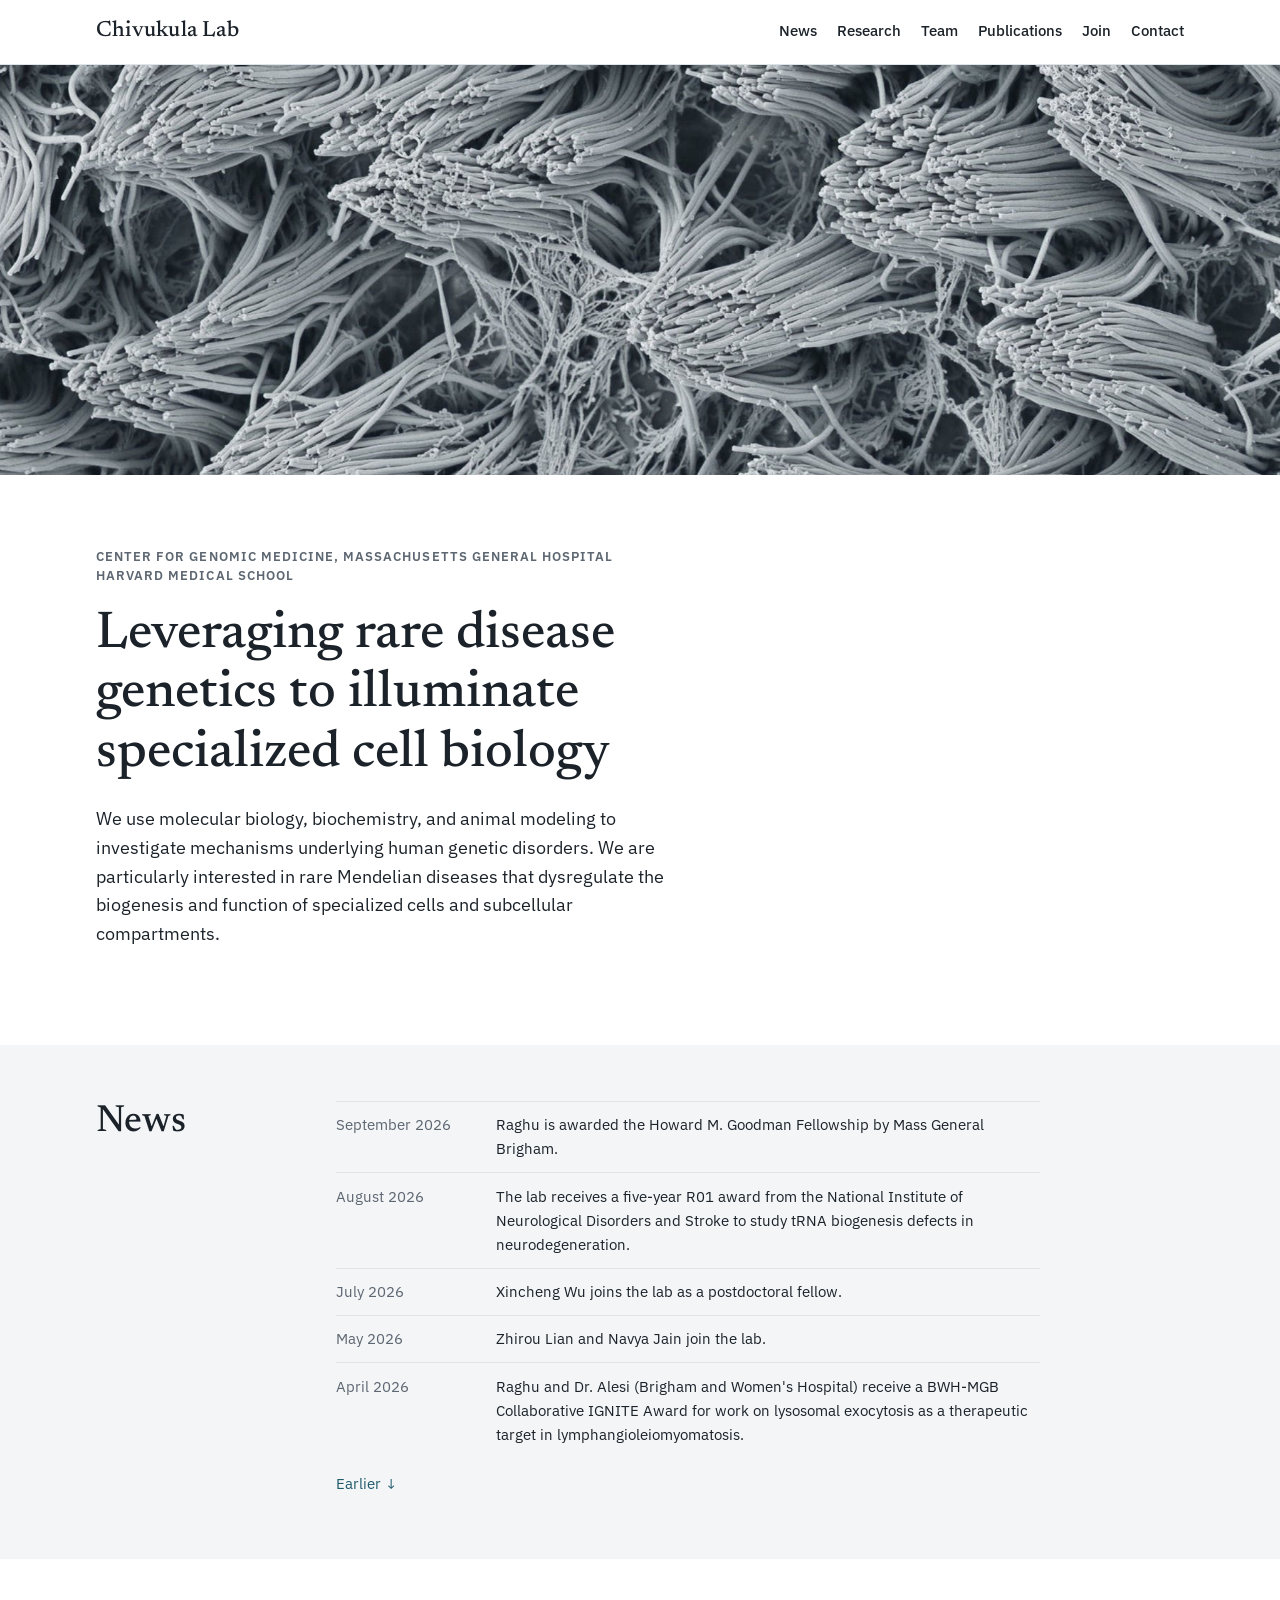
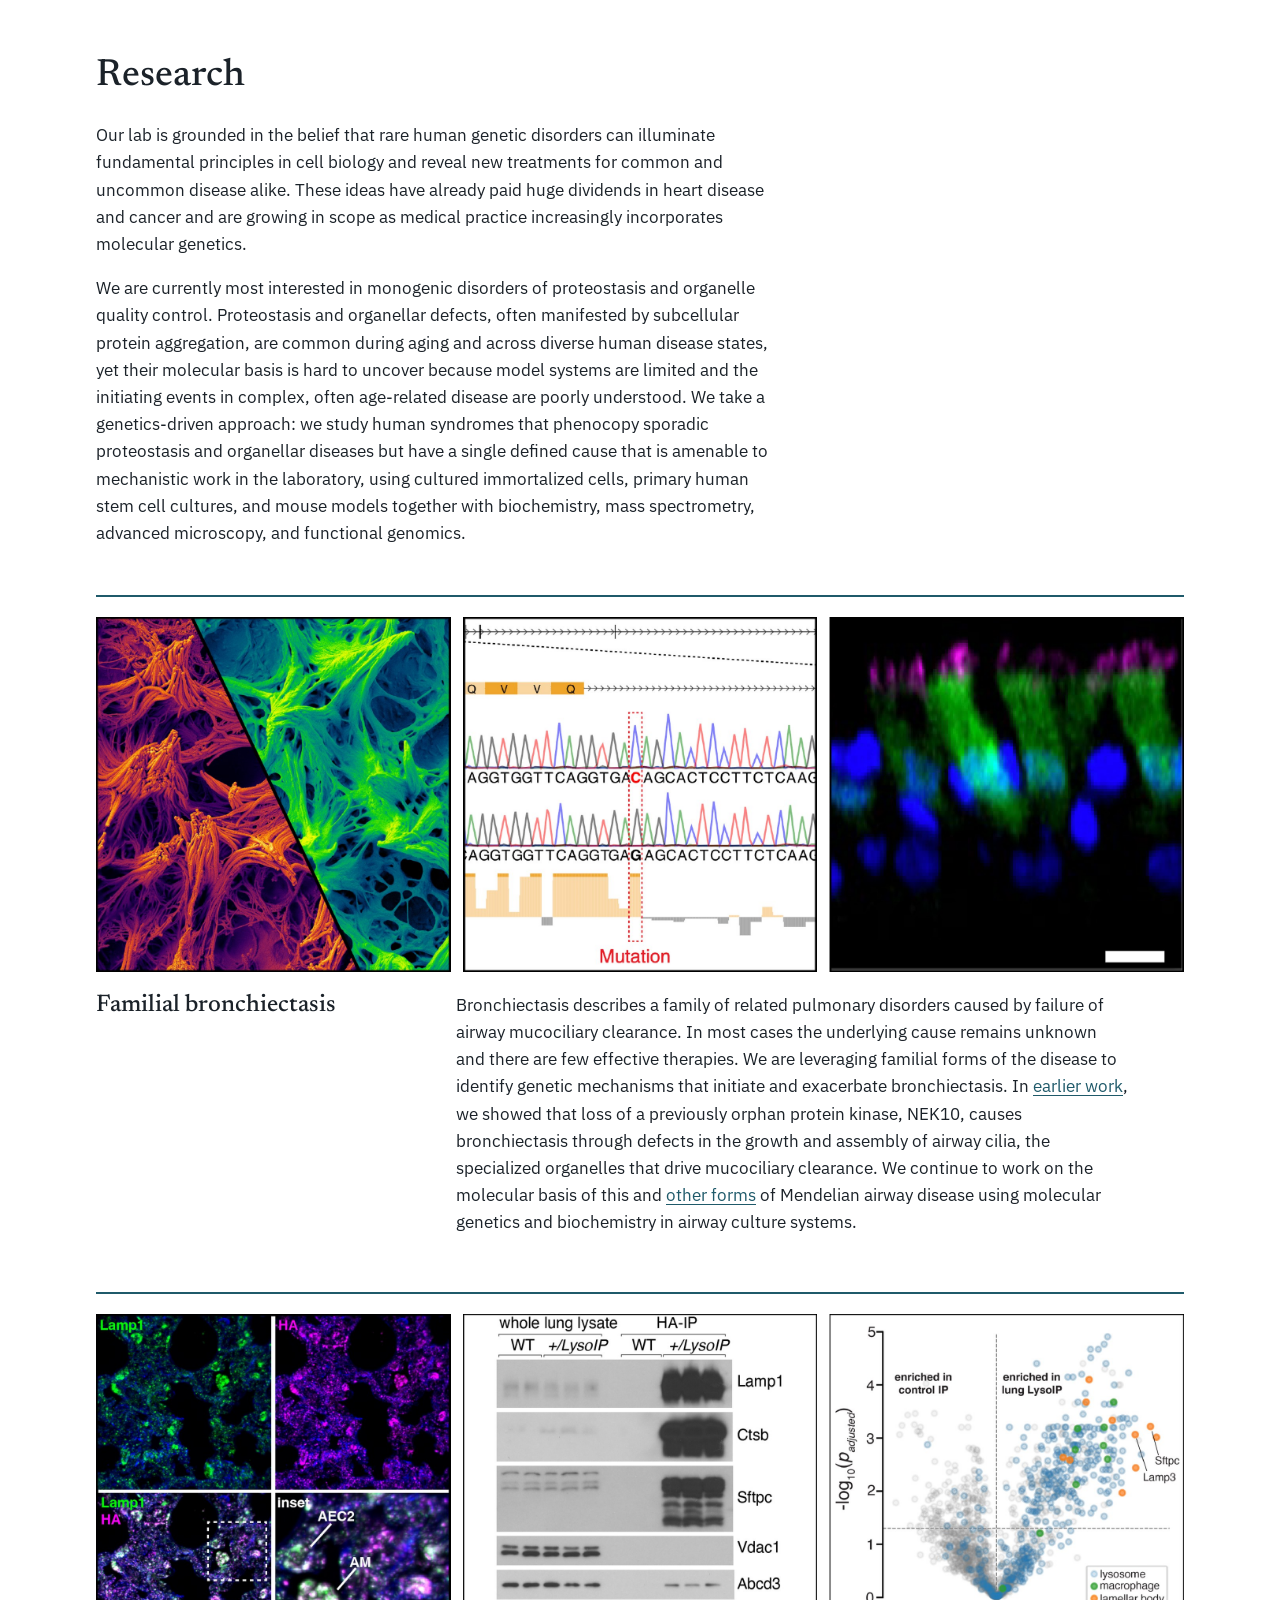
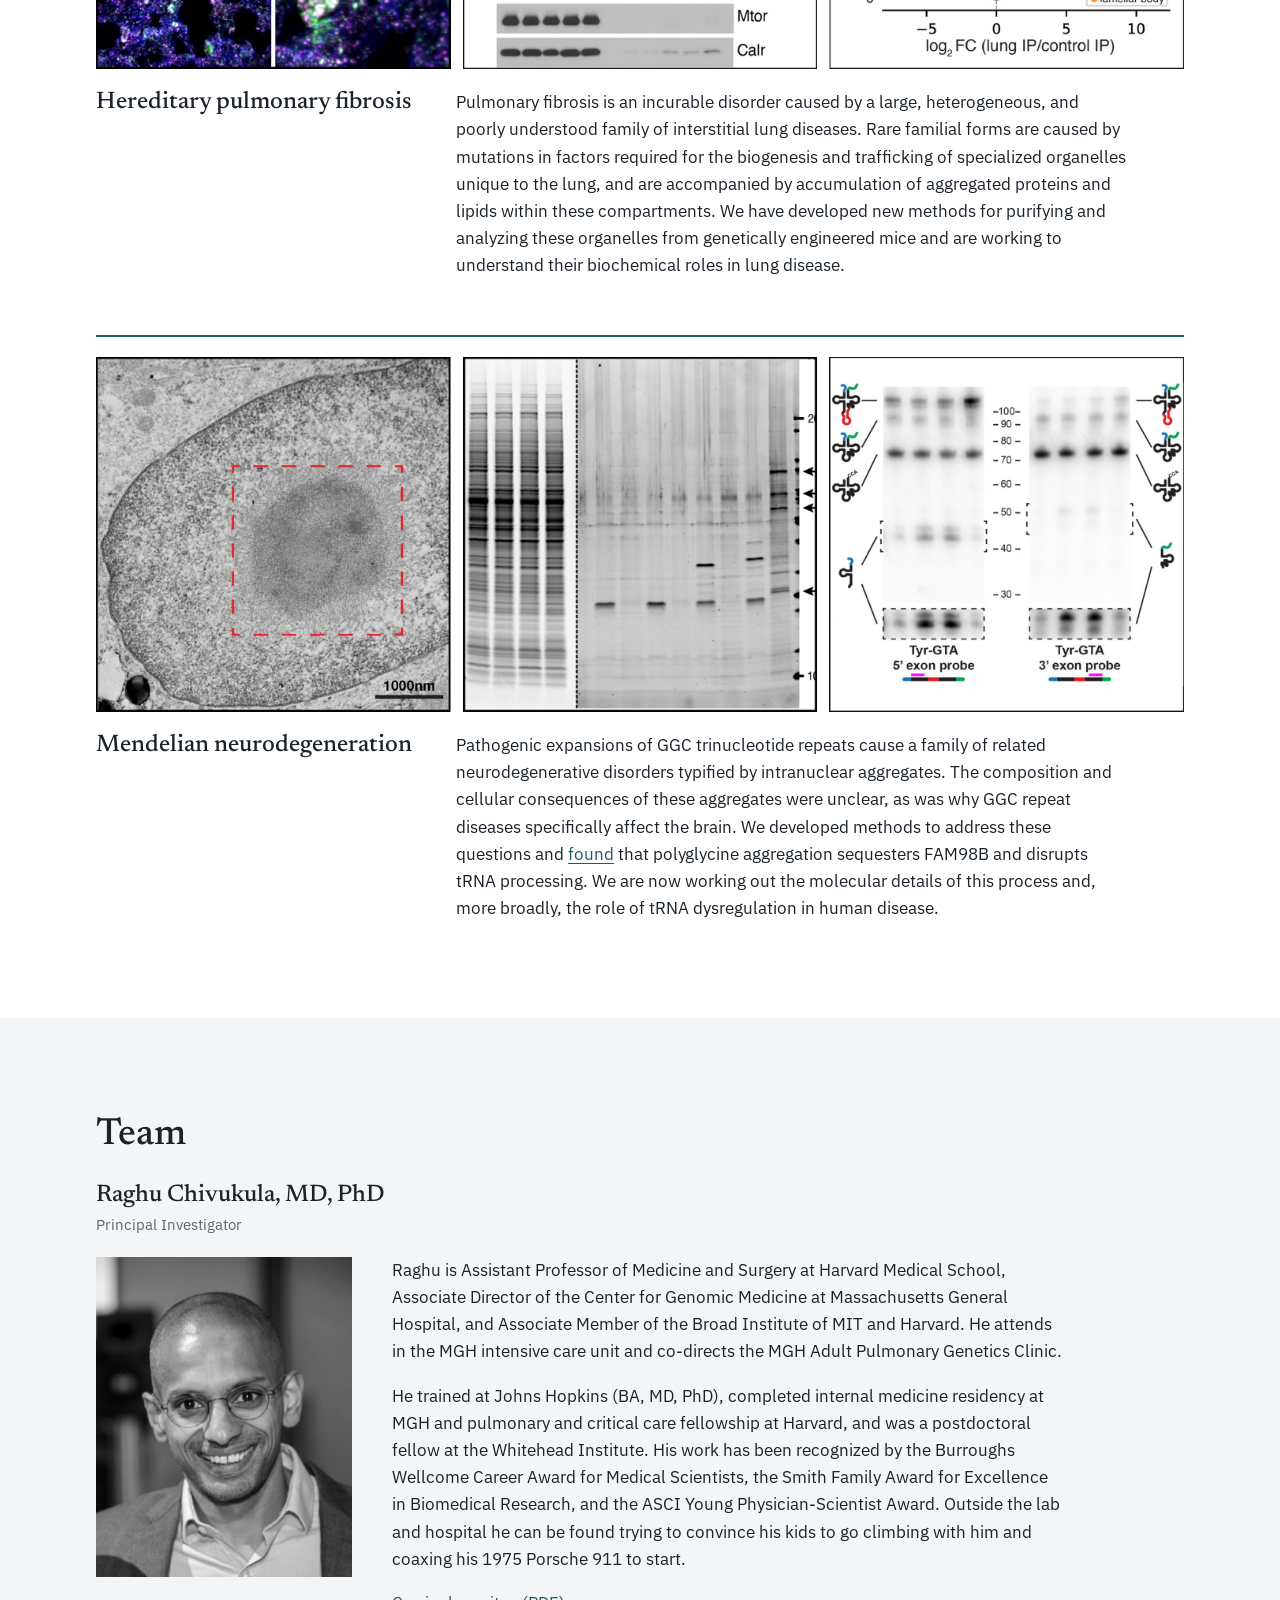
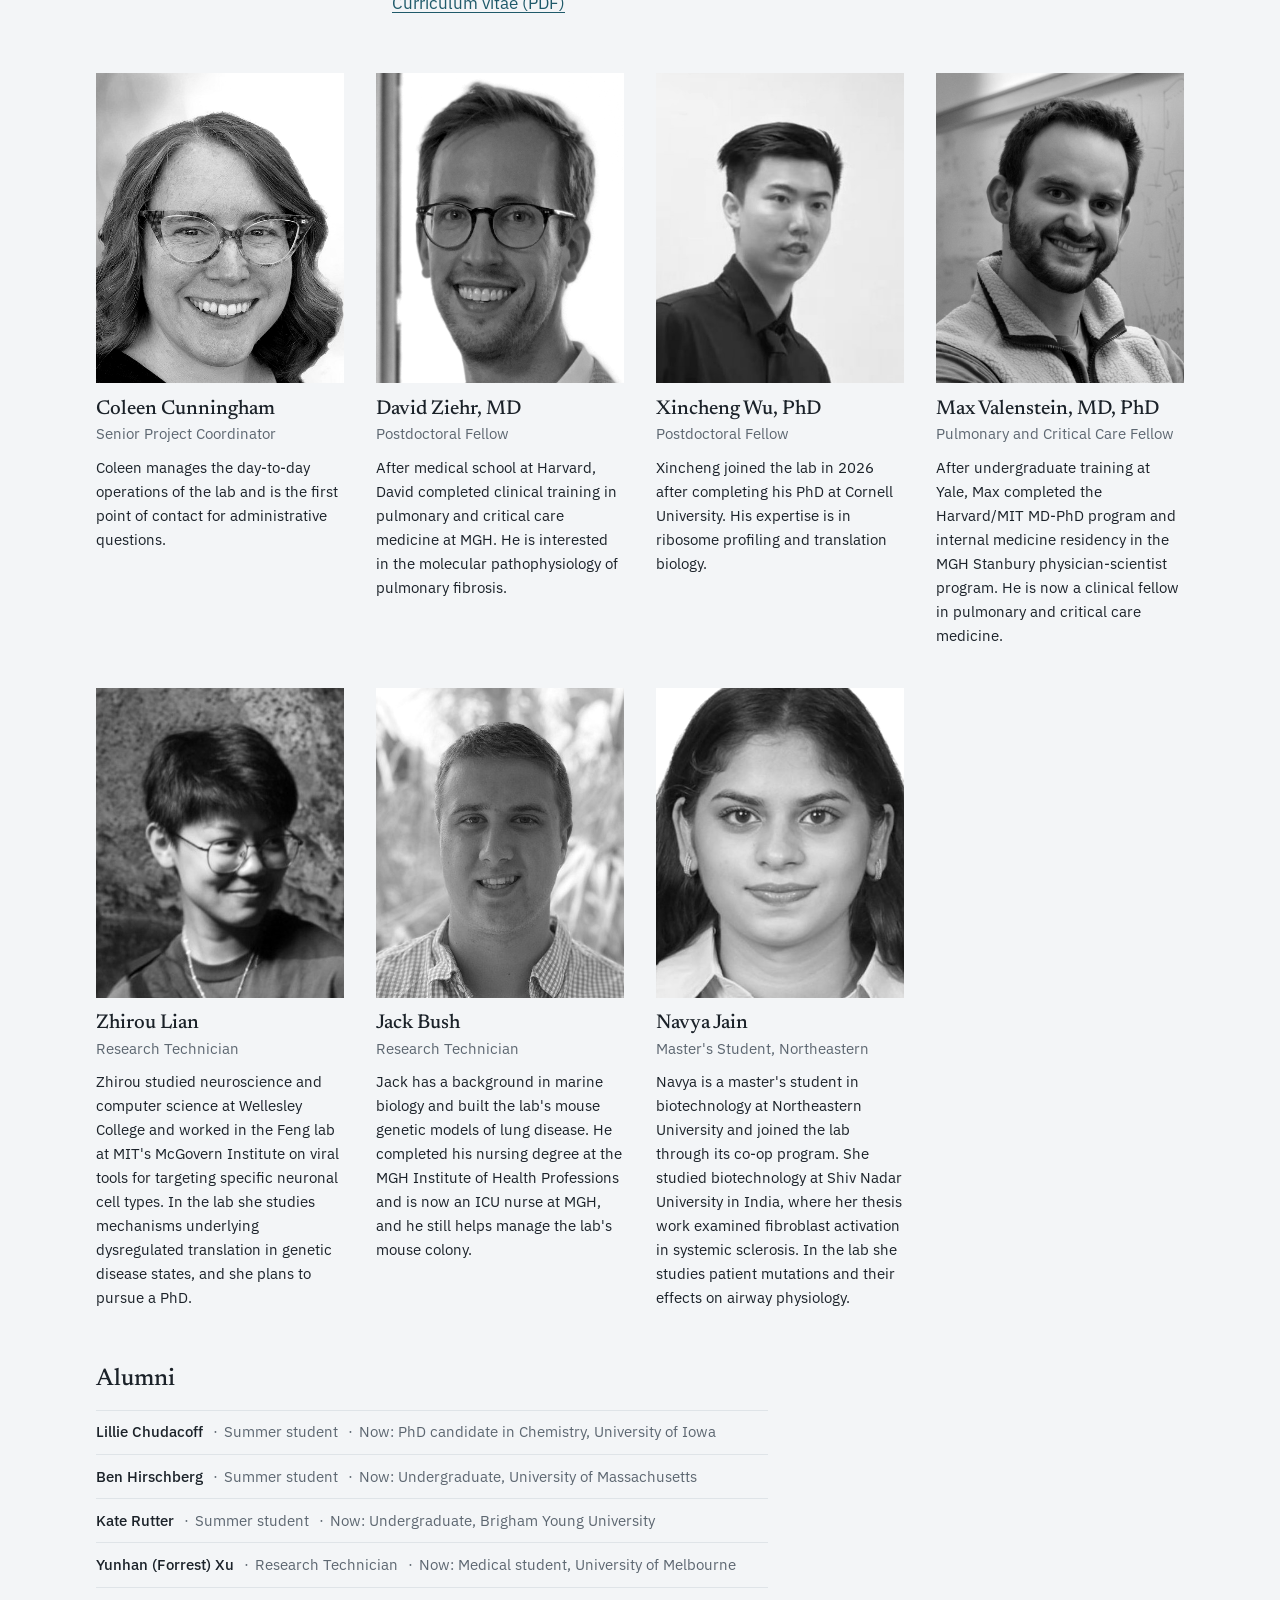
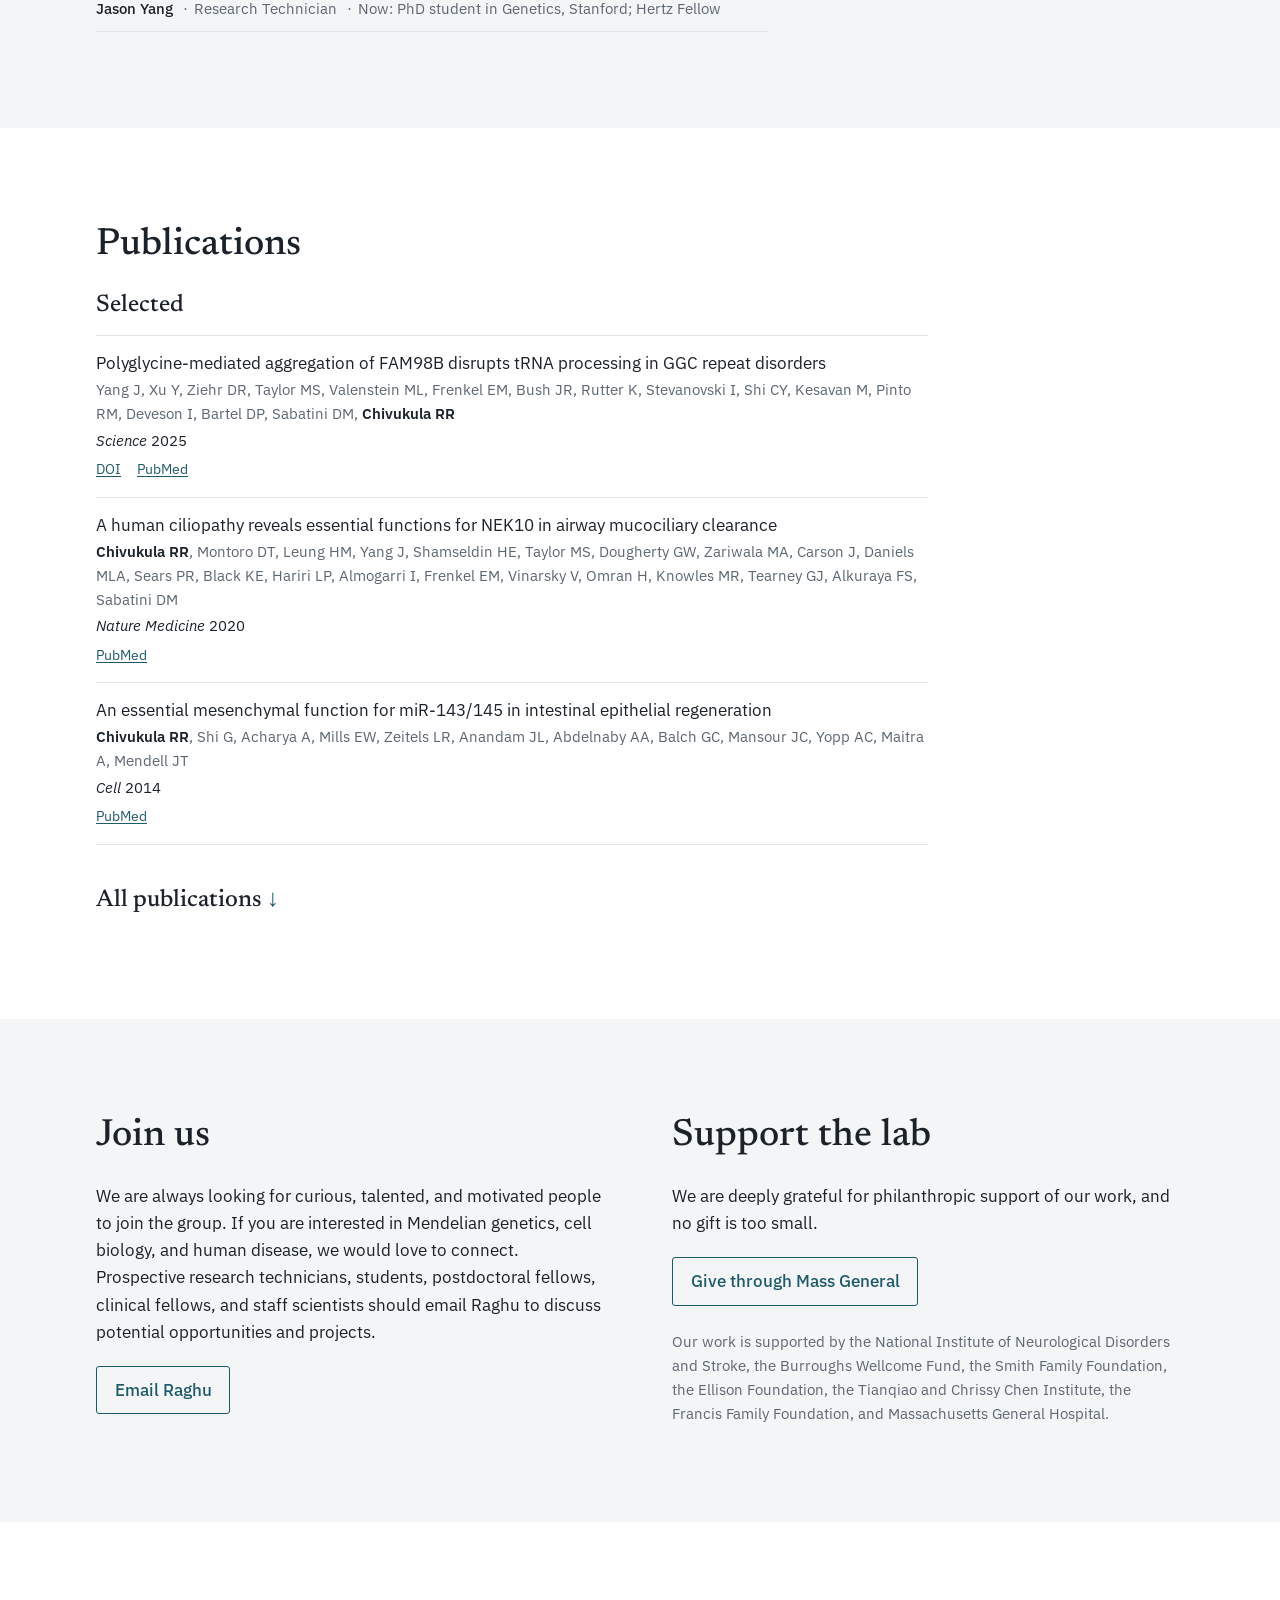
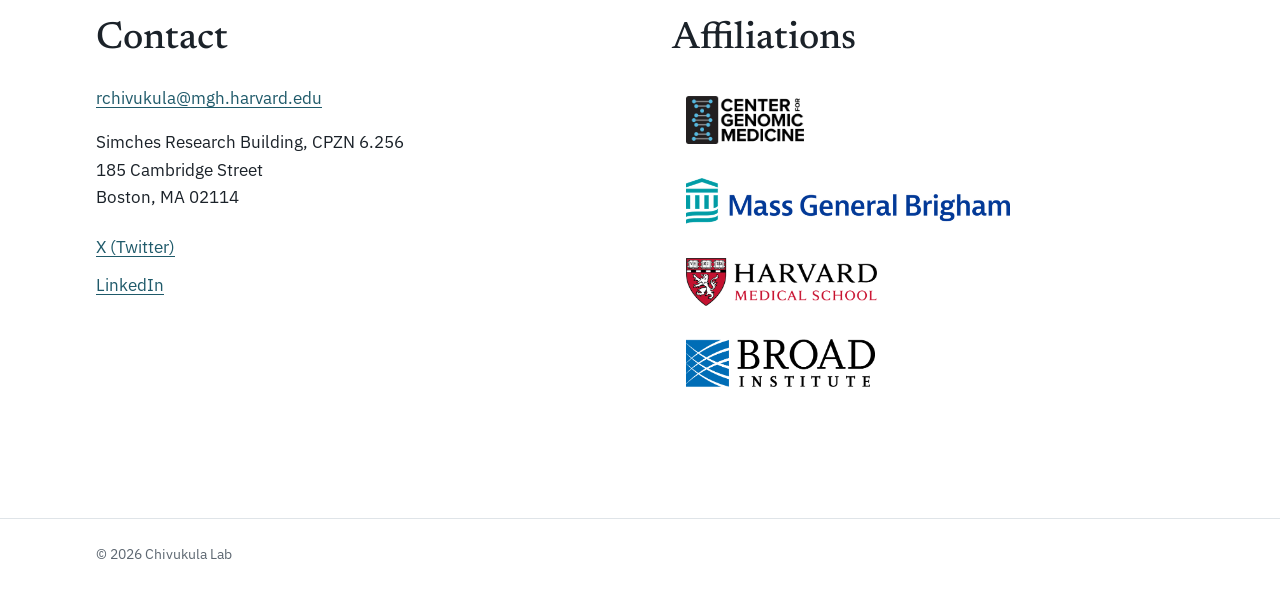
==== docs/index.html @ 6d207441 "Self-host fonts; no external requests Co-Authored-By: Claude Fable 5.1 <noreply@anthropic.com> Claud" ====
<!doctype html>
<html lang="en">
<head>
<meta charset="utf-8">
<meta name="viewport" content="width=device-width, initial-scale=1, viewport-fit=cover">
<title>Chivukula Lab</title>
<meta name="description" content="Chivukula Lab: Leveraging rare disease genetics to illuminate specialized cell biology. Center for Genomic Medicine, Massachusetts General Hospital and Harvard Medical School.">
<meta property="og:type" content="website">
<meta property="og:site_name" content="Chivukula Lab">
<meta property="og:title" content="Chivukula Lab">
<meta property="og:description" content="Leveraging rare disease genetics to illuminate specialized cell biology. Center for Genomic Medicine, Massachusetts General Hospital and Harvard Medical School.">
<meta property="og:url" content="https://www.chivukula-lab.org/">
<meta property="og:image" content="https://www.chivukula-lab.org/images/social.jpg">
<meta property="og:image:width" content="1200">
<meta property="og:image:height" content="630">
<meta name="twitter:card" content="summary_large_image">
<link rel="canonical" href="https://www.chivukula-lab.org/">
<link rel="preload" href="fonts/newsreader-normal.woff2" as="font" type="font/woff2" crossorigin>
<link rel="preload" href="fonts/ibm-plex-sans-400-normal.woff2" as="font" type="font/woff2" crossorigin>
<link rel="icon" href="favicon.ico" sizes="16x16 32x32 48x48">
<link rel="icon" type="image/svg+xml" href="favicon.svg">
<link rel="icon" type="image/png" sizes="32x32" href="favicon-32.png">
<link rel="apple-touch-icon" sizes="180x180" href="apple-touch-icon.png">
<link rel="stylesheet" href="style.css">
</head>
<body>

<header class="topbar">
  <div class="wrap">
    <a class="brand" href="#top">Chivukula Lab</a>
    <nav aria-label="Sections">
      <a href="#news">News</a>
      <a href="#research">Research</a>
      <a href="#team">Team</a>
      <a href="#publications">Publications</a>
      <a href="#join">Join</a>
      <a href="#contact">Contact</a>
    </nav>
  </div>
</header>

<main id="top">

  <section class="hero">
    <figure class="hero-figure"><img src="images/hero.jpg" alt="Scanning electron micrograph of airway cilia" loading="lazy"></figure>
    <div class="wrap hero-text">
      <p class="eyebrow">Center for Genomic Medicine, Massachusetts General Hospital<br>Harvard Medical School</p>
      <h1>Leveraging rare disease genetics to illuminate specialized cell biology</h1>
      <p class="lede">We use molecular biology, biochemistry, and animal modeling to investigate mechanisms underlying human genetic disorders. We are particularly interested in rare Mendelian diseases that dysregulate the biogenesis and function of specialized cells and subcellular compartments.</p>
    </div>
  </section>

  <section id="news" class="band">
    <div class="wrap news-grid">
      <h2>News</h2>
      <div>
        <ul class="news">
<li class="news-item">
  <span class="news-date">September 2026</span>
  <span class="news-text">Raghu is awarded the Howard M. Goodman Fellowship by Mass General Brigham.</span>
</li>
<li class="news-item">
  <span class="news-date">August 2026</span>
  <span class="news-text">The lab receives a five-year R01 award from the National Institute of Neurological Disorders and Stroke to study tRNA biogenesis defects in neurodegeneration.</span>
</li>
<li class="news-item">
  <span class="news-date">July 2026</span>
  <span class="news-text">Xincheng Wu joins the lab as a postdoctoral fellow.</span>
</li>
<li class="news-item">
  <span class="news-date">May 2026</span>
  <span class="news-text">Zhirou Lian and Navya Jain join the lab.</span>
</li>
<li class="news-item">
  <span class="news-date">April 2026</span>
  <span class="news-text">Raghu and Dr. Alesi (Brigham and Women&#x27;s Hospital) receive a BWH-MGB Collaborative IGNITE Award for work on lysosomal exocytosis as a therapeutic target in lymphangioleiomyomatosis.</span>
</li>
</ul>
<details class="news-older"><summary>Earlier</summary>
<ul class="news">
<li class="news-item">
  <span class="news-date">April 2026</span>
  <span class="news-text">A U.S. patent is issued for the use of NEK10 in treating and diagnosing bronchiectasis and other respiratory disorders.</span>
</li>
<li class="news-item">
  <span class="news-date">March 2026</span>
  <span class="news-text">Raghu is named Associate Director of the Center for Genomic Medicine.</span>
</li>
<li class="news-item">
  <span class="news-date">August 2025</span>
  <span class="news-text">Max Valenstein&#x27;s structural work on amino acid sensing by mTORC1, with the Sabatini and Rogala labs, is published in Nature. <a class="more" href="https://pubmed.ncbi.nlm.nih.gov/40836086/">Read more</a></span>
</li>
<li class="news-item">
  <span class="news-date">July 2025</span>
  <span class="news-text">Our paper showing that polyglycine aggregation of FAM98B disrupts tRNA processing in GGC repeat disorders is published in Science. <a class="more" href="https://pubmed.ncbi.nlm.nih.gov/40674500/">Read more</a></span>
</li>
<li class="news-item">
  <span class="news-date">June 2025</span>
  <span class="news-text">Raghu receives the Mark C. Fishman, M.D. Teaching Award from the MGH Department of Medicine.</span>
</li>
<li class="news-item">
  <span class="news-date">February 2025</span>
  <span class="news-text">David Ziehr is awarded a Parker B. Francis Fellowship for his work on pulmonary fibrosis.</span>
</li>
<li class="news-item">
  <span class="news-date">January 2025</span>
  <span class="news-text">Max Valenstein&#x27;s paper showing that amino acids and KLHL22 do not activate mTORC1 through DEPDC5 degradation, with the Sabatini lab, is published in Nature. <a class="more" href="https://pubmed.ncbi.nlm.nih.gov/39780017/">Read more</a></span>
</li>
<li class="news-item">
  <span class="news-date">August 2024</span>
  <span class="news-text">Max Valenstein&#x27;s paper on Rag-Ragulator as the organizer of the mTORC1 nutrient-sensing pathway, with the Sabatini lab, is published in PNAS. <a class="more" href="https://pubmed.ncbi.nlm.nih.gov/39163330/">Read more</a></span>
</li>
<li class="news-item">
  <span class="news-date">May 2024</span>
  <span class="news-text">Lab alumnus Jason Yang, now a genetics PhD student at Stanford, is named a Hertz Fellow for his work on repeat expansion disorders. <a class="more" href="https://www.hertzfoundation.org/people/jason-yang/">Read more</a></span>
</li>
<li class="news-item">
  <span class="news-date">April 2024</span>
  <span class="news-text">Raghu is named a Department of Medicine Transformative Scholar, supported by the Tianqiao and Chrissy Chen Institute.</span>
</li>
<li class="news-item">
  <span class="news-date">March 2024</span>
  <span class="news-text">The lab receives the Smith Family Award for Excellence in Biomedical Research for mechanistic studies of GGC repeat expansions.</span>
</li>
<li class="news-item">
  <span class="news-date">November 2023</span>
  <span class="news-text">Raghu receives the Ellison Foundation Award.</span>
</li>
<li class="news-item">
  <span class="news-date">September 2023</span>
  <span class="news-text">Raghu is named Co-Director of the MGH Adult Pulmonary Genetics Clinic.</span>
</li>
<li class="news-item">
  <span class="news-date">August 2023</span>
  <span class="news-text">Our work with the Bartel lab showing that ZSWIM8 destabilizes many microRNAs and is required for embryonic development is published in Genome Research. <a class="more" href="https://pubmed.ncbi.nlm.nih.gov/37532519/">Read more</a></span>
</li>
<li class="news-item">
  <span class="news-date">March 2023</span>
  <span class="news-text">Raghu is named an Associate Member of the Broad Institute of MIT and Harvard.</span>
</li>
<li class="news-item">
  <span class="news-date">February 2023</span>
  <span class="news-text">Raghu receives the ASCI Young Physician-Scientist Award.</span>
</li>
<li class="news-item">
  <span class="news-date">January 2023</span>
  <span class="news-text">The lab opens in the Center for Genomic Medicine at MGH.</span>
</li>
</ul></details>
      </div>
    </div>
  </section>

  <section id="research">
    <div class="wrap">
      <h2>Research</h2>
      <div class="measure"><p>Our lab is grounded in the belief that rare human genetic disorders can illuminate fundamental principles in cell biology and reveal new treatments for common and uncommon disease alike. These ideas have already paid huge dividends in heart disease and cancer and are growing in scope as medical practice increasingly incorporates molecular genetics.</p>
<p>We are currently most interested in monogenic disorders of proteostasis and organelle quality control. Proteostasis and organellar defects, often manifested by subcellular protein aggregation, are common during aging and across diverse human disease states, yet their molecular basis is hard to uncover because model systems are limited and the initiating events in complex, often age-related disease are poorly understood. We take a genetics-driven approach: we study human syndromes that phenocopy sporadic proteostasis and organellar diseases but have a single defined cause that is amenable to mechanistic work in the laboratory, using cultured immortalized cells, primary human stem cell cultures, and mouse models together with biochemistry, mass spectrometry, advanced microscopy, and functional genomics.</p></div>
      <div class="areas">
        <article class="area">
  <figure class="panels panels-3"><img src="images/research/bronchiectasis-1.jpg" alt="Scanning electron micrographs of airway cilia" loading="lazy"><img src="images/research/bronchiectasis-2.jpg" alt="Sanger trace showing a NEK10 mutation" loading="lazy"><img src="images/research/bronchiectasis-3.jpg" alt="Immunofluorescence of airway epithelium" loading="lazy"></figure>
  <div class="area-text">
    <h3>Familial bronchiectasis</h3>
    <div><p>Bronchiectasis describes a family of related pulmonary disorders caused by failure of airway mucociliary clearance. In most cases the underlying cause remains unknown and there are few effective therapies. We are leveraging familial forms of the disease to identify genetic mechanisms that initiate and exacerbate bronchiectasis. In <a href="https://pubmed.ncbi.nlm.nih.gov/31959991/">earlier work</a>, we showed that loss of a previously orphan protein kinase, NEK10, causes bronchiectasis through defects in the growth and assembly of airway cilia, the specialized organelles that drive mucociliary clearance. We continue to work on the molecular basis of this and <a href="https://pubmed.ncbi.nlm.nih.gov/32367404/">other forms</a> of Mendelian airway disease using molecular genetics and biochemistry in airway culture systems.</p></div>
  </div>
</article>
<article class="area">
  <figure class="panels panels-3"><img src="images/research/fibrosis-1.jpg" alt="Lamp1 and HA immunofluorescence in mouse lung" loading="lazy"><img src="images/research/fibrosis-2.jpg" alt="Immunoblots of lung lysosome immunoprecipitation" loading="lazy"><img src="images/research/fibrosis-3.jpg" alt="Volcano plot of lung lysosome proteomics" loading="lazy"></figure>
  <div class="area-text">
    <h3>Hereditary pulmonary fibrosis</h3>
    <div><p>Pulmonary fibrosis is an incurable disorder caused by a large, heterogeneous, and poorly understood family of interstitial lung diseases. Rare familial forms are caused by mutations in factors required for the biogenesis and trafficking of specialized organelles unique to the lung, and are accompanied by accumulation of aggregated proteins and lipids within these compartments. We have developed new methods for purifying and analyzing these organelles from genetically engineered mice and are working to understand their biochemical roles in lung disease.</p></div>
  </div>
</article>
<article class="area">
  <figure class="panels panels-3"><img src="images/research/ggc-repeat-1.jpg" alt="Electron micrograph of an intranuclear inclusion" loading="lazy"><img src="images/research/ggc-repeat-2.jpg" alt="Gel of aggregate-associated proteins" loading="lazy"><img src="images/research/ggc-repeat-3.jpg" alt="Northern blots of tRNA processing intermediates" loading="lazy"></figure>
  <div class="area-text">
    <h3>Mendelian neurodegeneration</h3>
    <div><p>Pathogenic expansions of GGC trinucleotide repeats cause a family of related neurodegenerative disorders typified by intranuclear aggregates. The composition and cellular consequences of these aggregates were unclear, as was why GGC repeat diseases specifically affect the brain. We developed methods to address these questions and <a href="https://pubmed.ncbi.nlm.nih.gov/40674500/">found</a> that polyglycine aggregation sequesters FAM98B and disrupts tRNA processing. We are now working out the molecular details of this process and, more broadly, the role of tRNA dysregulation in human disease.</p></div>
  </div>
</article>
      </div>
    </div>
  </section>

  <section id="team" class="band">
    <div class="wrap">
      <h2>Team</h2>
      <div class="pi">
  <div class="pi-head">
    <h3>Raghu Chivukula, MD, PhD</h3>
    <p class="role">Principal Investigator</p>
  </div>
  <figure class="portrait"><img src="images/people/raghu.jpg" alt="Raghu Chivukula, MD, PhD" loading="lazy"></figure>
  <div class="pi-text">
    <p>Raghu is Assistant Professor of Medicine and Surgery at Harvard Medical School, Associate Director of the Center for Genomic Medicine at Massachusetts General Hospital, and Associate Member of the Broad Institute of MIT and Harvard. He attends in the MGH intensive care unit and co-directs the MGH Adult Pulmonary Genetics Clinic.</p>
<p>He trained at Johns Hopkins (BA, MD, PhD), completed internal medicine residency at MGH and pulmonary and critical care fellowship at Harvard, and was a postdoctoral fellow at the Whitehead Institute. His work has been recognized by the Burroughs Wellcome Career Award for Medical Scientists, the Smith Family Award for Excellence in Biomedical Research, and the ASCI Young Physician-Scientist Award. Outside the lab and hospital he can be found trying to convince his kids to go climbing with him and coaxing his 1975 Porsche 911 to start.</p>
    <p class="cv"><a href="files/chivukula-cv.pdf">Curriculum vitae (PDF)</a></p>
  </div>
</div>
      <ul class="members">
        <li class="member">
  <figure class="portrait"><img src="images/people/coleen-cunningham.jpg" alt="Coleen Cunningham" loading="lazy"></figure>
  <h4>Coleen Cunningham</h4>
  <p class="role">Senior Project Coordinator</p>
  <p>Coleen manages the day-to-day operations of the lab and is the first point of contact for administrative questions.</p>
</li>
<li class="member">
  <figure class="portrait"><img src="images/people/david-ziehr.jpg" alt="David Ziehr, MD" loading="lazy"></figure>
  <h4>David Ziehr, MD</h4>
  <p class="role">Postdoctoral Fellow</p>
  <p>After medical school at Harvard, David completed clinical training in pulmonary and critical care medicine at MGH. He is interested in the molecular pathophysiology of pulmonary fibrosis.</p>
</li>
<li class="member">
  <figure class="portrait"><img src="images/people/xincheng-wu.jpg" alt="Xincheng Wu, PhD" loading="lazy"></figure>
  <h4>Xincheng Wu, PhD</h4>
  <p class="role">Postdoctoral Fellow</p>
  <p>Xincheng joined the lab in 2026 after completing his PhD at Cornell University. His expertise is in ribosome profiling and translation biology.</p>
</li>
<li class="member">
  <figure class="portrait"><img src="images/people/max-valenstein.jpg" alt="Max Valenstein, MD, PhD" loading="lazy"></figure>
  <h4>Max Valenstein, MD, PhD</h4>
  <p class="role">Pulmonary and Critical Care Fellow</p>
  <p>After undergraduate training at Yale, Max completed the Harvard/MIT MD-PhD program and internal medicine residency in the MGH Stanbury physician-scientist program. He is now a clinical fellow in pulmonary and critical care medicine.</p>
</li>
<li class="member">
  <figure class="portrait"><img src="images/people/zhirou-lian.jpg" alt="Zhirou Lian" loading="lazy"></figure>
  <h4>Zhirou Lian</h4>
  <p class="role">Research Technician</p>
  <p>Zhirou studied neuroscience and computer science at Wellesley College and worked in the Feng lab at MIT&#x27;s McGovern Institute on viral tools for targeting specific neuronal cell types. In the lab she studies mechanisms underlying dysregulated translation in genetic disease states, and she plans to pursue a PhD.</p>
</li>
<li class="member">
  <figure class="portrait"><img src="images/people/jack-bush.jpg" alt="Jack Bush" loading="lazy"></figure>
  <h4>Jack Bush</h4>
  <p class="role">Research Technician</p>
  <p>Jack has a background in marine biology and built the lab&#x27;s mouse genetic models of lung disease. He completed his nursing degree at the MGH Institute of Health Professions and is now an ICU nurse at MGH, and he still helps manage the lab&#x27;s mouse colony.</p>
</li>
<li class="member">
  <figure class="portrait"><img src="images/people/navya-jain.jpg" alt="Navya Jain" loading="lazy"></figure>
  <h4>Navya Jain</h4>
  <p class="role">Master&#x27;s Student, Northeastern</p>
  <p>Navya is a master&#x27;s student in biotechnology at Northeastern University and joined the lab through its co-op program. She studied biotechnology at Shiv Nadar University in India, where her thesis work examined fibroblast activation in systemic sclerosis. In the lab she studies patient mutations and their effects on airway physiology.</p>
</li>
      </ul>
      <h3>Alumni</h3>
<ul class="alumni">
<li><span class="name">Lillie Chudacoff</span> <span class="detail">Summer student</span> <span class="now">Now: PhD candidate in Chemistry, University of Iowa</span></li>
<li><span class="name">Ben Hirschberg</span> <span class="detail">Summer student</span> <span class="now">Now: Undergraduate, University of Massachusetts</span></li>
<li><span class="name">Kate Rutter</span> <span class="detail">Summer student</span> <span class="now">Now: Undergraduate, Brigham Young University</span></li>
<li><span class="name">Yunhan (Forrest) Xu</span> <span class="detail">Research Technician</span> <span class="now">Now: Medical student, University of Melbourne</span></li>
<li><span class="name">Jason Yang</span> <span class="detail">Research Technician</span> <span class="now">Now: PhD student in Genetics, Stanford; Hertz Fellow</span></li>
</ul>
    </div>
  </section>

  <section id="publications">
    <div class="wrap">
      <h2>Publications</h2>
      <h3>Selected</h3>
<ul class="pubs">
<li class="pub">
  <span class="pub-title"><a href="https://doi.org/10.1126/science.ado2403">Polyglycine-mediated aggregation of FAM98B disrupts tRNA processing in GGC repeat disorders</a></span>
  <span class="pub-authors">Yang J, Xu Y, Ziehr DR, Taylor MS, Valenstein ML, Frenkel EM, Bush JR, Rutter K, Stevanovski I, Shi CY, Kesavan M, Pinto RM, Deveson I, Bartel DP, Sabatini DM, <b>Chivukula RR</b></span>
  <span class="pub-where"><i>Science</i> 2025</span>
  <span class="pub-links"><a href="https://doi.org/10.1126/science.ado2403">DOI</a> <a href="https://pubmed.ncbi.nlm.nih.gov/40674500/">PubMed</a></span>
</li>
<li class="pub">
  <span class="pub-title"><a href="https://pubmed.ncbi.nlm.nih.gov/31959991/">A human ciliopathy reveals essential functions for NEK10 in airway mucociliary clearance</a></span>
  <span class="pub-authors"><b>Chivukula RR</b>, Montoro DT, Leung HM, Yang J, Shamseldin HE, Taylor MS, Dougherty GW, Zariwala MA, Carson J, Daniels MLA, Sears PR, Black KE, Hariri LP, Almogarri I, Frenkel EM, Vinarsky V, Omran H, Knowles MR, Tearney GJ, Alkuraya FS, Sabatini DM</span>
  <span class="pub-where"><i>Nature Medicine</i> 2020</span>
  <span class="pub-links"><a href="https://pubmed.ncbi.nlm.nih.gov/31959991/">PubMed</a></span>
</li>
<li class="pub">
  <span class="pub-title"><a href="https://pubmed.ncbi.nlm.nih.gov/24855947/">An essential mesenchymal function for miR-143/145 in intestinal epithelial regeneration</a></span>
  <span class="pub-authors"><b>Chivukula RR</b>, Shi G, Acharya A, Mills EW, Zeitels LR, Anandam JL, Abdelnaby AA, Balch GC, Mansour JC, Yopp AC, Maitra A, Mendell JT</span>
  <span class="pub-where"><i>Cell</i> 2014</span>
  <span class="pub-links"><a href="https://pubmed.ncbi.nlm.nih.gov/24855947/">PubMed</a></span>
</li>
</ul>
<details class="pubs-all"><summary>All publications</summary>
<h4 class="year">2025</h4>
<ul class="pubs">
<li class="pub">
  <span class="pub-title"><a href="https://doi.org/10.1038/s41586-025-09428-7">Structural basis for the dynamic regulation of mTORC1 by amino acids</a></span>
  <span class="pub-authors">Valenstein ML, Wranik M, Lalgudi PV, Linde-Garelli KY, Choi Y, <b>Chivukula RR</b>, Sabatini DM, Rogala KB</span>
  <span class="pub-where"><i>Nature</i> 2025</span>
  <span class="pub-links"><a href="https://doi.org/10.1038/s41586-025-09428-7">DOI</a> <a href="https://pubmed.ncbi.nlm.nih.gov/40836086/">PubMed</a></span>
</li>
<li class="pub">
  <span class="pub-title"><a href="https://doi.org/10.1165/rcmb.2025-0366ED">From protein folding to precision therapy: surfactant protein A in the spotlight</a></span>
  <span class="pub-authors">Ziehr DR, <b>Chivukula RR</b></span>
  <span class="pub-where"><i>American Journal of Respiratory Cell and Molecular Biology</i> 2025</span>
  <span class="pub-links"><a href="https://doi.org/10.1165/rcmb.2025-0366ED">DOI</a> <a href="https://pubmed.ncbi.nlm.nih.gov/40700718/">PubMed</a></span>
</li>
<li class="pub">
  <span class="pub-title"><a href="https://doi.org/10.1126/science.ado2403">Polyglycine-mediated aggregation of FAM98B disrupts tRNA processing in GGC repeat disorders</a></span>
  <span class="pub-authors">Yang J, Xu Y, Ziehr DR, Taylor MS, Valenstein ML, Frenkel EM, Bush JR, Rutter K, Stevanovski I, Shi CY, Kesavan M, Pinto RM, Deveson I, Bartel DP, Sabatini DM, <b>Chivukula RR</b></span>
  <span class="pub-where"><i>Science</i> 2025</span>
  <span class="pub-links"><a href="https://doi.org/10.1126/science.ado2403">DOI</a> <a href="https://pubmed.ncbi.nlm.nih.gov/40674500/">PubMed</a></span>
</li>
<li class="pub">
  <span class="pub-title"><a href="https://pubmed.ncbi.nlm.nih.gov/39780017/">Amino acids and KLHL22 do not activate mTORC1 via DEPDC5 degradation</a></span>
  <span class="pub-authors">Valenstein ML, Lalgudi PV, Kedir JF, Condon KJ, Platzek A, Freund DG, Taylor MS, Xu Y, <b>Chivukula RR</b>, Sabatini DM</span>
  <span class="pub-where"><i>Nature</i> 2025</span>
  <span class="pub-links"><a href="https://pubmed.ncbi.nlm.nih.gov/39780017/">PubMed</a></span>
</li>
</ul>
<h4 class="year">2024</h4>
<ul class="pubs">
<li class="pub">
  <span class="pub-title"><a href="https://doi.org/10.1161/CIRCGEN.124.004741">Exercise intolerance and low cardiac filling pressures in a woman with a novel eNOS mutation</a></span>
  <span class="pub-authors">McGarrity S, Ziehr DR, Austin-Tse CA, Wein MN, <b>Chivukula RR</b>, Oldham WM</span>
  <span class="pub-where"><i>Circulation: Genomic and Precision Medicine</i> 2024</span>
  <span class="pub-links"><a href="https://doi.org/10.1161/CIRCGEN.124.004741">DOI</a> <a href="https://pubmed.ncbi.nlm.nih.gov/39328057/">PubMed</a></span>
</li>
<li class="pub">
  <span class="pub-title"><a href="https://doi.org/10.1073/pnas.2322755121">Rag-Ragulator is the central organizer of the physical architecture of the mTORC1 nutrient-sensing pathway</a></span>
  <span class="pub-authors">Valenstein ML, Lalgudi PV, Gu X, Kedir JF, Taylor MS, <b>Chivukula RR</b>, Sabatini DM</span>
  <span class="pub-where"><i>Proceedings of the National Academy of Sciences</i> 2024</span>
  <span class="pub-links"><a href="https://doi.org/10.1073/pnas.2322755121">DOI</a> <a href="https://pubmed.ncbi.nlm.nih.gov/39163330/">PubMed</a></span>
</li>
</ul>
<h4 class="year">2023</h4>
<ul class="pubs">
<li class="pub">
  <span class="pub-title"><a href="https://doi.org/10.1101/gr.278073.123">ZSWIM8 destabilizes many murine microRNAs and is required for proper embryonic growth and development</a></span>
  <span class="pub-authors">Shi CY, Elcavage LE, <b>Chivukula RR</b>, Stefano J, Kleaveland B, Bartel DP</span>
  <span class="pub-where"><i>Genome Research</i> 2023</span>
  <span class="pub-links"><a href="https://doi.org/10.1101/gr.278073.123">DOI</a> <a href="https://pubmed.ncbi.nlm.nih.gov/37532519/">PubMed</a></span>
</li>
</ul>
<h4 class="year">2022</h4>
<ul class="pubs">
<li class="pub">
  <span class="pub-title"><a href="https://doi.org/10.1126/science.abm5551">Massively parallel pooled screening reveals genomic determinants of nanoparticle delivery</a></span>
  <span class="pub-authors">Boehnke N, Straehla JP, Safford HC, Kocak M, Rees MG, Ronan M, Rosenberg D, Adelmann CH, <b>Chivukula RR</b>, Nabar N, Berger AG, Lamson NG, Cheah JH, Li H, Roth JA, Koehler AN, Hammond PT</span>
  <span class="pub-where"><i>Science</i> 2022</span>
  <span class="pub-links"><a href="https://doi.org/10.1126/science.abm5551">DOI</a> <a href="https://pubmed.ncbi.nlm.nih.gov/35862544/">PubMed</a></span>
</li>
<li class="pub">
  <span class="pub-title"><a href="https://doi.org/10.1097/ACM.0000000000004788">Rethinking the physician-scientist pathway</a></span>
  <span class="pub-authors">Eshel N, <b>Chivukula RR</b></span>
  <span class="pub-where"><i>Academic Medicine</i> 2022</span>
  <span class="pub-links"><a href="https://doi.org/10.1097/ACM.0000000000004788">DOI</a> <a href="https://pubmed.ncbi.nlm.nih.gov/35731582/">PubMed</a></span>
</li>
<li class="pub">
  <span class="pub-title"><a href="https://doi.org/10.1146/annurev-pathol-042420-094031">Cystic fibrosis and the cells of the airway epithelium: what are ionocytes and what do they do?</a></span>
  <span class="pub-authors">Shah VS, <b>Chivukula RR</b>, Lin B, Waghray A, Rajagopal J</span>
  <span class="pub-where"><i>Annual Review of Pathology</i> 2022</span>
  <span class="pub-links"><a href="https://doi.org/10.1146/annurev-pathol-042420-094031">DOI</a> <a href="https://pubmed.ncbi.nlm.nih.gov/34437820/">PubMed</a></span>
</li>
</ul>
<h4 class="year">2021</h4>
<ul class="pubs">
<li class="pub">
  <span class="pub-title"><a href="https://pubmed.ncbi.nlm.nih.gov/33111601/">Evidence-based management of the critically ill adult with SARS-CoV-2 infection</a></span>
  <span class="pub-authors"><b>Chivukula RR</b>, Maley JH, Dudzinski DM, Hibbert K, Hardin CC</span>
  <span class="pub-where"><i>Journal of Intensive Care Medicine</i> 2021</span>
  <span class="pub-links"><a href="https://pubmed.ncbi.nlm.nih.gov/33111601/">PubMed</a></span>
</li>
<li class="pub">
  <span class="pub-title"><a href="https://pubmed.ncbi.nlm.nih.gov/33038391/">Lung histopathology in coronavirus disease 2019 as compared with severe acute respiratory syndrome and H1N1 influenza: a systematic review</a></span>
  <span class="pub-authors">Hariri LP, North CM, Shih AR, Israel RA, Maley JH, Villalba JA, Vinarsky V, Rubin J, Okin DA, Sclafani A, Alladina JW, Griffith JW, Gillette MA, Raz Y, Richards CJ, Wong AK, Ly A, Hung YP, <b>Chivukula RR</b>, Petri CR, Calhoun TF, Brenner LN, Hibbert KA, Medoff BD, Hardin CC, Stone JR, Mino-Kenudson M</span>
  <span class="pub-where"><i>Chest</i> 2021</span>
  <span class="pub-links"><a href="https://pubmed.ncbi.nlm.nih.gov/33038391/">PubMed</a></span>
</li>
</ul>
<h4 class="year">2020</h4>
<ul class="pubs">
<li class="pub">
  <span class="pub-title"><a href="https://doi.org/10.34197/ats-scholar.2020-0045IN">The Fast Literature Assessment and Review (FLARE) initiative: a collaborative effort for timely literature appraisal during the coronavirus disease pandemic</a></span>
  <span class="pub-authors">Petri CR, Brenner LN, Calhoun TF, <b>Chivukula RR</b>, Maley JH, Vinarsky V, Dudzinski DM, Hardin CC</span>
  <span class="pub-where"><i>ATS Scholar</i> 2020</span>
  <span class="pub-links"><a href="https://doi.org/10.34197/ats-scholar.2020-0045IN">DOI</a> <a href="https://pubmed.ncbi.nlm.nih.gov/33870283/">PubMed</a></span>
</li>
<li class="pub">
  <span class="pub-title"><a href="https://pubmed.ncbi.nlm.nih.gov/32685874/">Anticoagulation, immortality, and observations of COVID-19</a></span>
  <span class="pub-authors">Maley JH, Petri CR, Brenner LN, <b>Chivukula RR</b>, Calhoun TF, Vinarsky V, Hardin CC</span>
  <span class="pub-where"><i>Research and Practice in Thrombosis and Haemostasis</i> 2020</span>
  <span class="pub-links"><a href="https://pubmed.ncbi.nlm.nih.gov/32685874/">PubMed</a></span>
</li>
<li class="pub">
  <span class="pub-title"><a href="https://pubmed.ncbi.nlm.nih.gov/32367404/">An exome-first approach to aid in the diagnosis of primary ciliary dyskinesia</a></span>
  <span class="pub-authors">Shamseldin HE, Al Mogarri I, Alqwaiee MM, Alharbi AS, Baqais K, AlSaadi M, AlAnzi T, Alhashem A, Saghier A, Ameen W, Ibrahim N, Yang J, Abdulwahab F, Hashem M, <b>Chivukula RR</b>, Alkuraya FS</span>
  <span class="pub-where"><i>Human Genetics</i> 2020</span>
  <span class="pub-links"><a href="https://pubmed.ncbi.nlm.nih.gov/32367404/">PubMed</a></span>
</li>
<li class="pub">
  <span class="pub-title"><a href="https://pubmed.ncbi.nlm.nih.gov/31959991/">A human ciliopathy reveals essential functions for NEK10 in airway mucociliary clearance</a></span>
  <span class="pub-authors"><b>Chivukula RR</b>, Montoro DT, Leung HM, Yang J, Shamseldin HE, Taylor MS, Dougherty GW, Zariwala MA, Carson J, Daniels MLA, Sears PR, Black KE, Hariri LP, Almogarri I, Frenkel EM, Vinarsky V, Omran H, Knowles MR, Tearney GJ, Alkuraya FS, Sabatini DM</span>
  <span class="pub-where"><i>Nature Medicine</i> 2020</span>
  <span class="pub-links"><a href="https://pubmed.ncbi.nlm.nih.gov/31959991/">PubMed</a></span>
</li>
</ul>
<h4 class="year">2018</h4>
<ul class="pubs">
<li class="pub">
  <span class="pub-title"><a href="https://pubmed.ncbi.nlm.nih.gov/29476724/">A conserved distal lung regenerative pathway in acute lung injury</a></span>
  <span class="pub-authors">Taylor MS, <b>Chivukula RR</b>, Myers LC, Jeck WR, Waghray A, Tata PR, Selig MK, O&#x27;Donnell WJ, Farver CF, Thompson BT, Rajagopal J, Kradin RL</span>
  <span class="pub-where"><i>American Journal of Pathology</i> 2018</span>
  <span class="pub-links"><a href="https://pubmed.ncbi.nlm.nih.gov/29476724/">PubMed</a></span>
</li>
<li class="pub">
  <span class="pub-title"><a href="https://pubmed.ncbi.nlm.nih.gov/28696778/">Delayed alveolar epithelialization: a distinct pathology in diffuse acute lung injury</a></span>
  <span class="pub-authors">Taylor MS, <b>Chivukula RR</b>, Myers LC, Jeck WR, Tata PR, O&#x27;Donnell WJ, Farver CF, Thompson BT, Rajagopal J, Kradin RL</span>
  <span class="pub-where"><i>American Journal of Respiratory and Critical Care Medicine</i> 2018</span>
  <span class="pub-links"><a href="https://pubmed.ncbi.nlm.nih.gov/28696778/">PubMed</a></span>
</li>
</ul>
<h4 class="year">2015</h4>
<ul class="pubs">
<li class="pub">
  <span class="pub-title"><a href="https://pubmed.ncbi.nlm.nih.gov/25923107/">Systemic delivery of scAAV8-encoded miR-29a ameliorates hepatic fibrosis in carbon tetrachloride-treated mice</a></span>
  <span class="pub-authors">Knabel MK, Ramachandran K, Karhadkar S, Hwang HW, Creamer TJ, <b>Chivukula RR</b>, Sheikh F, Clark KR, Torbenson M, Montgomery RA, Cameron AM, Mendell JT, Warren DS</span>
  <span class="pub-where"><i>PLoS One</i> 2015</span>
  <span class="pub-links"><a href="https://pubmed.ncbi.nlm.nih.gov/25923107/">PubMed</a></span>
</li>
</ul>
<h4 class="year">2014</h4>
<ul class="pubs">
<li class="pub">
  <span class="pub-title"><a href="https://pubmed.ncbi.nlm.nih.gov/25395662/">Tumor suppression by miR-26 overrides potential oncogenic activity in intestinal tumorigenesis</a></span>
  <span class="pub-authors">Zeitels LR, Acharya A, Shi G, Chivukula D, <b>Chivukula RR</b>, Anandam JL, Abdelnaby AA, Balch GC, Mansour JC, Yopp AC, Richardson JA, Mendell JT</span>
  <span class="pub-where"><i>Genes and Development</i> 2014</span>
  <span class="pub-links"><a href="https://pubmed.ncbi.nlm.nih.gov/25395662/">PubMed</a></span>
</li>
<li class="pub">
  <span class="pub-title"><a href="https://pubmed.ncbi.nlm.nih.gov/24855947/">An essential mesenchymal function for miR-143/145 in intestinal epithelial regeneration</a></span>
  <span class="pub-authors"><b>Chivukula RR</b>, Shi G, Acharya A, Mills EW, Zeitels LR, Anandam JL, Abdelnaby AA, Balch GC, Mansour JC, Yopp AC, Maitra A, Mendell JT</span>
  <span class="pub-where"><i>Cell</i> 2014</span>
  <span class="pub-links"><a href="https://pubmed.ncbi.nlm.nih.gov/24855947/">PubMed</a></span>
</li>
</ul>
<h4 class="year">2012</h4>
<ul class="pubs">
<li class="pub">
  <span class="pub-title"><a href="https://pubmed.ncbi.nlm.nih.gov/22820288/">Essential metabolic, anti-inflammatory, and anti-tumorigenic functions of miR-122 in liver</a></span>
  <span class="pub-authors">Hsu SH, Wang B, Kota J, Yu J, Costinean S, Kutay H, Yu L, Bai S, La Perle K, <b>Chivukula RR</b>, Mao H, Wei M, Clark KR, Mendell JR, Caligiuri MA, Jacob ST, Mendell JT, Ghoshal K</span>
  <span class="pub-where"><i>Journal of Clinical Investigation</i> 2012</span>
  <span class="pub-links"><a href="https://pubmed.ncbi.nlm.nih.gov/22820288/">PubMed</a></span>
</li>
</ul>
<h4 class="year">2011</h4>
<ul class="pubs">
<li class="pub">
  <span class="pub-title">Restitution of tumor suppressor microRNAs using a systemic nanovector inhibits pancreatic cancer growth in mice</span>
  <span class="pub-authors">Pramanik D, Campbell N, Karikari C, Chivukula R, Kent OA, Mendell JT, Maitra A</span>
  <span class="pub-where"><i>Molecular Cancer Therapeutics</i> 2011</span>
  <span class="pub-links"></span>
</li>
</ul>
<h4 class="year">2010</h4>
<ul class="pubs">
<li class="pub">
  <span class="pub-title"><a href="https://pubmed.ncbi.nlm.nih.gov/21159816/">Repression of the miR-143/145 cluster by oncogenic Ras initiates a tumor-promoting feed-forward pathway</a></span>
  <span class="pub-authors">Kent OA, <b>Chivukula RR</b>, Mullendore M, Wentzel EA, Feldmann G, Lee KH, Liu S, Leach SD, Maitra A, Mendell JT</span>
  <span class="pub-where"><i>Genes and Development</i> 2010</span>
  <span class="pub-links"><a href="https://pubmed.ncbi.nlm.nih.gov/21159816/">PubMed</a></span>
</li>
<li class="pub">
  <span class="pub-title"><a href="https://pubmed.ncbi.nlm.nih.gov/21062022/">Quantification of global microRNA abundance by selective isotachophoresis</a></span>
  <span class="pub-authors">Persat A, <b>Chivukula RR</b>, Mendell JT, Santiago JG</span>
  <span class="pub-where"><i>Analytical Chemistry</i> 2010</span>
  <span class="pub-links"><a href="https://pubmed.ncbi.nlm.nih.gov/21062022/">PubMed</a></span>
</li>
</ul>
<h4 class="year">2009</h4>
<ul class="pubs">
<li class="pub">
  <span class="pub-title"><a href="https://pubmed.ncbi.nlm.nih.gov/19524505/">Therapeutic microRNA delivery suppresses tumorigenesis in a murine liver cancer model</a></span>
  <span class="pub-authors">Kota J, <b>Chivukula RR</b>, O&#x27;Donnell KA, Wentzel EA, Montgomery CL, Hwang HW, Chang TC, Vivekanandan P, Torbenson M, Clark KR, Mendell JR, Mendell JT</span>
  <span class="pub-where"><i>Cell</i> 2009</span>
  <span class="pub-links"><a href="https://pubmed.ncbi.nlm.nih.gov/19524505/">PubMed</a></span>
</li>
<li class="pub">
  <span class="pub-title"><a href="https://pubmed.ncbi.nlm.nih.gov/19450510/">Abate and switch: miR-145 in stem cell differentiation</a></span>
  <span class="pub-authors"><b>Chivukula RR</b>, Mendell JT</span>
  <span class="pub-where"><i>Cell</i> 2009</span>
  <span class="pub-links"><a href="https://pubmed.ncbi.nlm.nih.gov/19450510/">PubMed</a></span>
</li>
<li class="pub">
  <span class="pub-title"><a href="https://pubmed.ncbi.nlm.nih.gov/19211792/">Lin-28B transactivation is necessary for Myc-mediated let-7 repression and proliferation</a></span>
  <span class="pub-authors">Chang TC, Zeitels LR, Hwang HW, <b>Chivukula RR</b>, Wentzel EA, Dews M, Jung J, Gao P, Dang CV, Beer MA, Thomas-Tikhonenko A, Mendell JT</span>
  <span class="pub-where"><i>Proceedings of the National Academy of Sciences</i> 2009</span>
  <span class="pub-links"><a href="https://pubmed.ncbi.nlm.nih.gov/19211792/">PubMed</a></span>
</li>
<li class="pub">
  <span class="pub-title"><a href="https://pubmed.ncbi.nlm.nih.gov/18706833/">Prognostic value of left ventricular apical tissue removed for HeartMate II left ventricular assist device placement</a></span>
  <span class="pub-authors">Soderlund KA, <b>Chivukula RR</b>, Russell SD, Conte JV, Mudd JO, Halushka MK</span>
  <span class="pub-where"><i>Cardiovascular Pathology</i> 2009</span>
  <span class="pub-links"><a href="https://pubmed.ncbi.nlm.nih.gov/18706833/">PubMed</a></span>
</li>
<li class="pub">
  <span class="pub-title">Rapid accommodation of an A1 renal allograft after preconditioning for ABO-incompatible transplantation</span>
  <span class="pub-authors">Allen G, Simpkins CE, Segev D, Warren D, King K, Taube J, Locke J, Baldwin W, Haas M, Chivukula R, Montgomery RA</span>
  <span class="pub-where"><i>Contributions to Nephrology</i> 2009</span>
  <span class="pub-links"></span>
</li>
</ul>
<h4 class="year">2008</h4>
<ul class="pubs">
<li class="pub">
  <span class="pub-title"><a href="https://pubmed.ncbi.nlm.nih.gov/18774719/">Circular reasoning: microRNAs and cell-cycle control</a></span>
  <span class="pub-authors"><b>Chivukula RR</b>, Mendell JT</span>
  <span class="pub-where"><i>Trends in Biochemical Sciences</i> 2008</span>
  <span class="pub-links"><a href="https://pubmed.ncbi.nlm.nih.gov/18774719/">PubMed</a></span>
</li>
</ul>
<h4 class="year">2004</h4>
<ul class="pubs">
<li class="pub">
  <span class="pub-title">Visual illusion in virtual world alters women&#x27;s target-directed walking</span>
  <span class="pub-authors">Chaudhury S, Eisinger J, Hao L, Hicks J, Chivukula R, Turano K</span>
  <span class="pub-where"><i>Experimental Brain Research</i> 2004</span>
  <span class="pub-links"></span>
</li>
</ul>
</details>
    </div>
  </section>

  <section id="join" class="band">
    <div class="wrap two-col">
      <div>
        <h2>Join us</h2>
        <p>We are always looking for curious, talented, and motivated people to join the group. If you are interested in Mendelian genetics, cell biology, and human disease, we would love to connect. Prospective research technicians, students, postdoctoral fellows, clinical fellows, and staff scientists should email Raghu to discuss potential opportunities and projects.</p>
        <p class="action"><a href="mailto:rchivukula@mgh.harvard.edu?subject=Chivukula%20Lab%20inquiry">Email Raghu</a></p>
      </div>
      <div>
        <h2>Support the lab</h2>
        <p>We are deeply grateful for philanthropic support of our work, and no gift is too small.</p>
        <p class="action"><a href="https://giving.massgeneral.org/donate?re_fund=218368&amp;is_designation=1&amp;designation=The%20Chivukula%20Laboratory">Give through Mass General</a></p>
        <p class="funding">Our work is supported by the National Institute of Neurological Disorders and Stroke, the Burroughs Wellcome Fund, the Smith Family Foundation, the Ellison Foundation, the Tianqiao and Chrissy Chen Institute, the Francis Family Foundation, and Massachusetts General Hospital.</p>
      </div>
    </div>
  </section>

  <section id="contact">
    <div class="wrap two-col">
      <div>
        <h2>Contact</h2>
        <p><a href="mailto:rchivukula@mgh.harvard.edu">rchivukula@mgh.harvard.edu</a></p>
        <p>Simches Research Building, CPZN 6.256<br>185 Cambridge Street<br>Boston, MA 02114</p>
        <ul class="linklist">
          <li><a href="https://twitter.com/chivukula_raghu">X (Twitter)</a></li>
<li><a href="https://www.linkedin.com/in/rrchivukula">LinkedIn</a></li>
        </ul>
      </div>
      <div>
        <h2>Affiliations</h2>
        <div class="logos">
          <a class="logo" href="https://www.massgeneral.org/research/genomic-medicine"><img src="images/logos/cgm.png" alt="Center for Genomic Medicine" loading="lazy"></a>
<a class="logo" href="https://www.massgeneralbrigham.org/"><img src="images/logos/mgb.png" alt="Mass General Brigham" loading="lazy"></a>
<a class="logo" href="https://hms.harvard.edu/"><img src="images/logos/hms.png" alt="Harvard Medical School" loading="lazy"></a>
<a class="logo" href="https://www.broadinstitute.org/"><img src="images/logos/broad.png" alt="Broad Institute" loading="lazy"></a>
        </div>
        <ul class="linklist">
          
        </ul>
      </div>
    </div>
  </section>

</main>

<footer>
  <div class="wrap">
    <p>&copy; 2026 Chivukula Lab</p>
  </div>
</footer>

</body>
</html>
---- docs/style.css ----
/* Self-hosted fonts (SIL Open Font License; see fonts/LICENSE-*.txt). */
@font-face { font-family: "Newsreader"; font-style: normal; font-weight: 200 800; font-display: swap; src: url("fonts/newsreader-normal.woff2") format("woff2-variations"); }
@font-face { font-family: "Newsreader"; font-style: italic; font-weight: 200 800; font-display: swap; src: url("fonts/newsreader-italic.woff2") format("woff2-variations"); }
@font-face { font-family: "IBM Plex Sans"; font-style: normal; font-weight: 400; font-display: swap; src: url("fonts/ibm-plex-sans-400-normal.woff2") format("woff2"); }
@font-face { font-family: "IBM Plex Sans"; font-style: italic; font-weight: 400; font-display: swap; src: url("fonts/ibm-plex-sans-400-italic.woff2") format("woff2"); }
@font-face { font-family: "IBM Plex Sans"; font-style: normal; font-weight: 500; font-display: swap; src: url("fonts/ibm-plex-sans-500-normal.woff2") format("woff2"); }
@font-face { font-family: "IBM Plex Sans"; font-style: normal; font-weight: 600; font-display: swap; src: url("fonts/ibm-plex-sans-600-normal.woff2") format("woff2"); }

/* Chivukula Lab site stylesheet.
   Layout: one scrolling column. Full-width bands alternate white and a cool
   light grey; every band's content sits in a centered wrapper. Running text
   is held to a comfortable measure; grids of people and research areas may
   use the full wrapper width. */

:root {
  --bg: #ffffff;
  --surface: #f3f5f7;
  --fg: #1b2229;
  --muted: #5d6771;
  --accent: #1f5a6a;
  --rule: #dfe4e8;
  --placeholder: #d9dde1;
  --plate: transparent;        /* behind affiliation logos; white in dark mode */
  --plate-border: transparent;

  --display: "Newsreader", "Iowan Old Style", "Palatino Linotype", Georgia, serif;
  --body: "IBM Plex Sans", "Helvetica Neue", Arial, sans-serif;

  --wrap: 72rem;
  --measure: 42rem;
}

@media (prefers-color-scheme: dark) {
  :root:not([data-theme="light"]) {
    --bg: #121619;
    --surface: #191f24;
    --fg: #e6e9ec;
    --muted: #9ba5ae;
    --accent: #7fc4d3;
    --rule: #2a3238;
    --placeholder: #2c343a;
    --plate: #ffffff;
    --plate-border: #ffffff;
    color-scheme: dark;
  }
}
:root[data-theme="dark"] {
  --bg: #121619;
  --surface: #191f24;
  --fg: #e6e9ec;
  --muted: #9ba5ae;
  --accent: #7fc4d3;
  --rule: #2a3238;
  --placeholder: #2c343a;
  --plate: #ffffff;
  --plate-border: #ffffff;
  color-scheme: dark;
}

/* Base ------------------------------------------------------------------ */

*, *::before, *::after { box-sizing: border-box; }

html { scroll-behavior: smooth; scroll-padding-top: 4rem; }
@media (prefers-reduced-motion: reduce) { html { scroll-behavior: auto; } }

body {
  margin: 0;
  background: var(--bg);
  color: var(--fg);
  font-family: var(--body);
  font-size: 1.0625rem;
  line-height: 1.6;
  -webkit-font-smoothing: antialiased;
}

img { max-width: 100%; height: auto; display: block; }
figure { margin: 0; }
a { color: var(--accent); text-decoration-thickness: 1px; text-underline-offset: 0.15em; }
a:hover { text-decoration-thickness: 2px; }
a:focus-visible { outline: 2px solid var(--accent); outline-offset: 3px; border-radius: 2px; }

h1, h2, h3, h4 {
  font-family: var(--display);
  font-weight: 500;
  line-height: 1.15;
  margin: 0;
  text-wrap: balance;
}
h1 { font-size: clamp(2rem, 1.2rem + 2.6vw, 3.25rem); }
h2 { font-size: clamp(1.75rem, 1.3rem + 1.4vw, 2.375rem); margin-bottom: 1.5rem; }
h3 { font-size: 1.5rem; }
h4 { font-size: 1.125rem; }

p { margin: 0 0 1em; }
p:last-child { margin-bottom: 0; }
ul { margin: 0; padding: 0; list-style: none; }

.wrap {
  max-width: var(--wrap);
  margin-inline: auto;
  padding-left: max(16px, env(safe-area-inset-left, 0px));
  padding-right: max(16px, env(safe-area-inset-right, 0px));
}
@media (min-width: 40em) {
  .wrap {
    padding-left: max(2rem, env(safe-area-inset-left, 0px));
    padding-right: max(2rem, env(safe-area-inset-right, 0px));
  }
}

.measure { max-width: var(--measure); }
.measure p + p { margin-top: 1em; }

main > section { padding-block: 4.5rem; }
@media (min-width: 60em) { main > section { padding-block: 6rem; } }
.band { background: var(--surface); }

/* Top bar --------------------------------------------------------------- */

.topbar {
  position: sticky;
  top: 0;
  z-index: 10;
  background: var(--bg);
  border-bottom: 1px solid var(--rule);
}
.topbar .wrap {
  display: flex;
  flex-wrap: wrap;
  align-items: baseline;
  justify-content: space-between;
  gap: 0.5rem 1.5rem;
  padding-block: 0.9rem;
}
.brand {
  font-family: var(--display);
  font-size: 1.375rem;
  font-weight: 500;
  color: var(--fg);
  text-decoration: none;
  letter-spacing: 0.01em;
}
.topbar nav { display: flex; flex-wrap: wrap; gap: 0.25rem 1.25rem; }
.topbar nav a {
  color: var(--fg);
  text-decoration: none;
  font-size: 0.9375rem;
  font-weight: 500;
}
.topbar nav a:hover { color: var(--accent); }

/* Hero ------------------------------------------------------------------ */

main > section.hero { padding-top: 0; }
.hero-figure img {
  width: 100%;
  height: clamp(14rem, 32vw, 26rem);
  object-fit: cover;
  background: var(--placeholder);
}
.hero-text { padding-top: 3.5rem; max-width: var(--wrap); }
@media (min-width: 60em) { .hero-text { padding-top: 4.5rem; } }
.hero-text h1 { max-width: 22ch; }
.eyebrow {
  font-size: 0.8125rem;
  font-weight: 600;
  letter-spacing: 0.08em;
  text-transform: uppercase;
  color: var(--muted);
  margin-bottom: 1.25rem;
  line-height: 1.5;
}
.hero-text h1 { margin-bottom: 1.25rem; }
.lede {
  font-size: 1.125rem;
  max-width: 36rem;
  color: var(--fg);
}

/* News ------------------------------------------------------------------ */

#news { padding-block: 3rem; }
@media (min-width: 60em) { #news { padding-block: 3.5rem; } }
.news-grid { display: grid; gap: 1rem 3rem; }
@media (min-width: 50em) { .news-grid { grid-template-columns: 12rem 1fr; } }
.news-grid h2 { margin-bottom: 0; }
.news-grid > div { max-width: 44rem; min-width: 0; }
.news-item {
  display: grid;
  gap: 0.15rem 1.5rem;
  padding: 0.7rem 0;
  border-top: 1px solid var(--rule);
  font-size: 0.9375rem;
}
@media (min-width: 36em) { .news-item { grid-template-columns: 8.5rem 1fr; } }
.news:last-child .news-item:last-child { border-bottom: 1px solid var(--rule); }
.news-date { color: var(--muted); font-variant-numeric: tabular-nums; white-space: nowrap; }
.news-text .more { white-space: nowrap; }
.news-older { margin-top: 0.5rem; }
.news-older summary {
  cursor: pointer;
  color: var(--accent);
  font-size: 0.9375rem;
  padding: 0.4rem 0;
  list-style: none;
}
.news-older summary::-webkit-details-marker { display: none; }
.news-older summary::after { content: " \2193"; }
.news-older[open] summary::after { content: " \2191"; }
.news-older summary:focus-visible { outline: 2px solid var(--accent); outline-offset: 3px; border-radius: 2px; }

/* Research -------------------------------------------------------------- */

/* Each research area is a full-width figure strip (three panels wide, as
   exported from the figure file) followed by its title and text. */
.areas {
  display: grid;
  gap: 3.5rem;
  margin-top: 3rem;
}
.area figure {
  margin-bottom: 1.25rem;
  border-top: 2px solid var(--accent);
  padding-top: 1.25rem;
}
.panels { display: grid; gap: 0.75rem; grid-template-columns: repeat(3, 1fr); }
.panels-1 { grid-template-columns: 1fr; }
.panels-2 { grid-template-columns: repeat(2, 1fr); }
.area img {
  width: 100%;
  aspect-ratio: 1 / 1;
  object-fit: cover;
  background: var(--placeholder);
}
.panels-1 img { aspect-ratio: 3 / 1; }
@media (max-width: 36em) { .panels img { aspect-ratio: 1 / 1; } }
.area h3 { margin-bottom: 0.6rem; }
.area p { max-width: var(--measure); }
@media (min-width: 60em) {
  .area { display: grid; grid-template-columns: 1fr; }
  .area-text { display: grid; grid-template-columns: 20rem 1fr; gap: 2.5rem; align-items: start; }
  .area-text h3 { margin-bottom: 0; }
}

/* Team ------------------------------------------------------------------ */

.pi {
  display: grid;
  gap: 1.25rem 2.5rem;
  align-items: start;
  margin-bottom: 3.5rem;
}
@media (min-width: 50em) {
  .pi { grid-template-columns: 16rem 1fr; }
  .pi-head { grid-column: 1 / -1; }
}
.pi-head h3 { margin-bottom: 0.2rem; }
.pi-text { max-width: var(--measure); min-width: 0; }
.pi-text p + p { margin-top: 1em; }
.cv { margin-top: 1em; }

.portrait img {
  width: 100%;
  aspect-ratio: 4 / 5;
  object-fit: cover;
  background: var(--placeholder);
  /* Headshots come from many sources; black and white evens them out.
     Delete the next line to show them in color. */
  filter: grayscale(1) contrast(1.05);
}

.role { color: var(--muted); font-size: 0.9375rem; }

.members {
  display: grid;
  gap: 2.5rem 2rem;
}
@media (min-width: 36em) { .members { grid-template-columns: repeat(2, 1fr); } }
@media (min-width: 52em) { .members { grid-template-columns: repeat(3, 1fr); } }
@media (min-width: 72em) { .members { grid-template-columns: repeat(4, 1fr); } }
.member { min-width: 0; }
.member figure { margin-bottom: 0.9rem; }
.member h4 { margin-bottom: 0.1rem; font-size: 1.25rem; }
.member .role { margin-bottom: 0.6rem; }
.member p { font-size: 0.9375rem; }

.alumni { margin-top: 1rem; max-width: var(--measure); }
#team .wrap > h3 { margin-top: 3.5rem; }   /* the "Alumni" heading only */
.alumni li {
  padding: 0.6rem 0;
  border-top: 1px solid var(--rule);
  font-size: 0.9375rem;
}
.alumni li:last-child { border-bottom: 1px solid var(--rule); }
.alumni .name { font-weight: 500; }
.alumni .detail { color: var(--muted); }
.alumni .detail::before { content: "\00b7"; margin-inline: 0.4em; }
.alumni .now { display: block; color: var(--muted); }
@media (min-width: 40em) { .alumni .now { display: inline; } .alumni .now::before { content: "\00b7"; margin-inline: 0.4em; } }

/* Publications ---------------------------------------------------------- */

#publications h3 { margin-bottom: 1rem; }
#publications h3 + .pubs { margin-bottom: 2rem; }
.pubs-all summary {
  cursor: pointer;
  list-style: none;
  font-family: var(--display);
  font-size: 1.5rem;
  font-weight: 500;
  color: var(--fg);
  padding: 0.25rem 0;
}
.pubs-all summary::-webkit-details-marker { display: none; }
.pubs-all summary::after { content: " \2193"; color: var(--accent); }
.pubs-all[open] summary::after { content: " \2191"; }
.pubs-all summary:focus-visible { outline: 2px solid var(--accent); outline-offset: 3px; border-radius: 2px; }
.pubs-all summary:hover { color: var(--accent); }
.year {
  font-family: var(--body);
  font-size: 0.8125rem;
  font-weight: 600;
  letter-spacing: 0.08em;
  text-transform: uppercase;
  color: var(--muted);
  margin: 1.5rem 0 0.5rem;
  font-variant-numeric: tabular-nums;
}
.pubs { max-width: 52rem; }
.pub {
  display: grid;
  gap: 0.15rem;
  padding: 1rem 0;
  border-top: 1px solid var(--rule);
  font-size: 0.9375rem;
}
.pubs .pub:last-child { border-bottom: 1px solid var(--rule); }
.pub-title { font-size: 1.0625rem; line-height: 1.4; }
.pub-title a { color: var(--fg); text-decoration: none; }
.pub-title a:hover { color: var(--accent); text-decoration: underline; }
.pub-authors { color: var(--muted); }
.pub-authors b { font-weight: 600; color: var(--fg); }
.pub-where { font-variant-numeric: tabular-nums; }
.pub-links { display: flex; flex-wrap: wrap; gap: 1rem; font-size: 0.875rem; margin-top: 0.2rem; }

/* Join, contact, footer ------------------------------------------------- */

.two-col {
  display: grid;
  gap: 3rem;
}
@media (min-width: 50em) { .two-col { grid-template-columns: 1fr 1fr; gap: 4rem; } }
.two-col > div { max-width: 34rem; min-width: 0; }
.action { margin-top: 1.25rem; }
.action a {
  display: inline-block;
  padding: 0.6rem 1.1rem;
  border: 1.5px solid var(--accent);
  border-radius: 3px;
  text-decoration: none;
  font-weight: 500;
}
.action a:hover { background: var(--accent); color: var(--bg); }
.funding { margin-top: 1.5rem; font-size: 0.9375rem; color: var(--muted); }

.linklist li { padding: 0.35rem 0; }

/* Affiliation logos. Each sits on a white plate so the marks keep their
   own colors in dark mode too. */
.logos { display: flex; flex-direction: column; gap: 0.75rem; margin-bottom: 1.5rem; max-width: 22rem; }
.logo {
  display: block;
  background: var(--plate);
  border: 1px solid var(--plate-border);
  border-radius: 4px;
  padding: 0.6rem 0.8rem;
}
.logo img { width: 100%; height: 3rem; object-fit: contain; object-position: left center; }

footer {
  border-top: 1px solid var(--rule);
  padding-block: 1.5rem;
  font-size: 0.875rem;
  color: var(--muted);
}
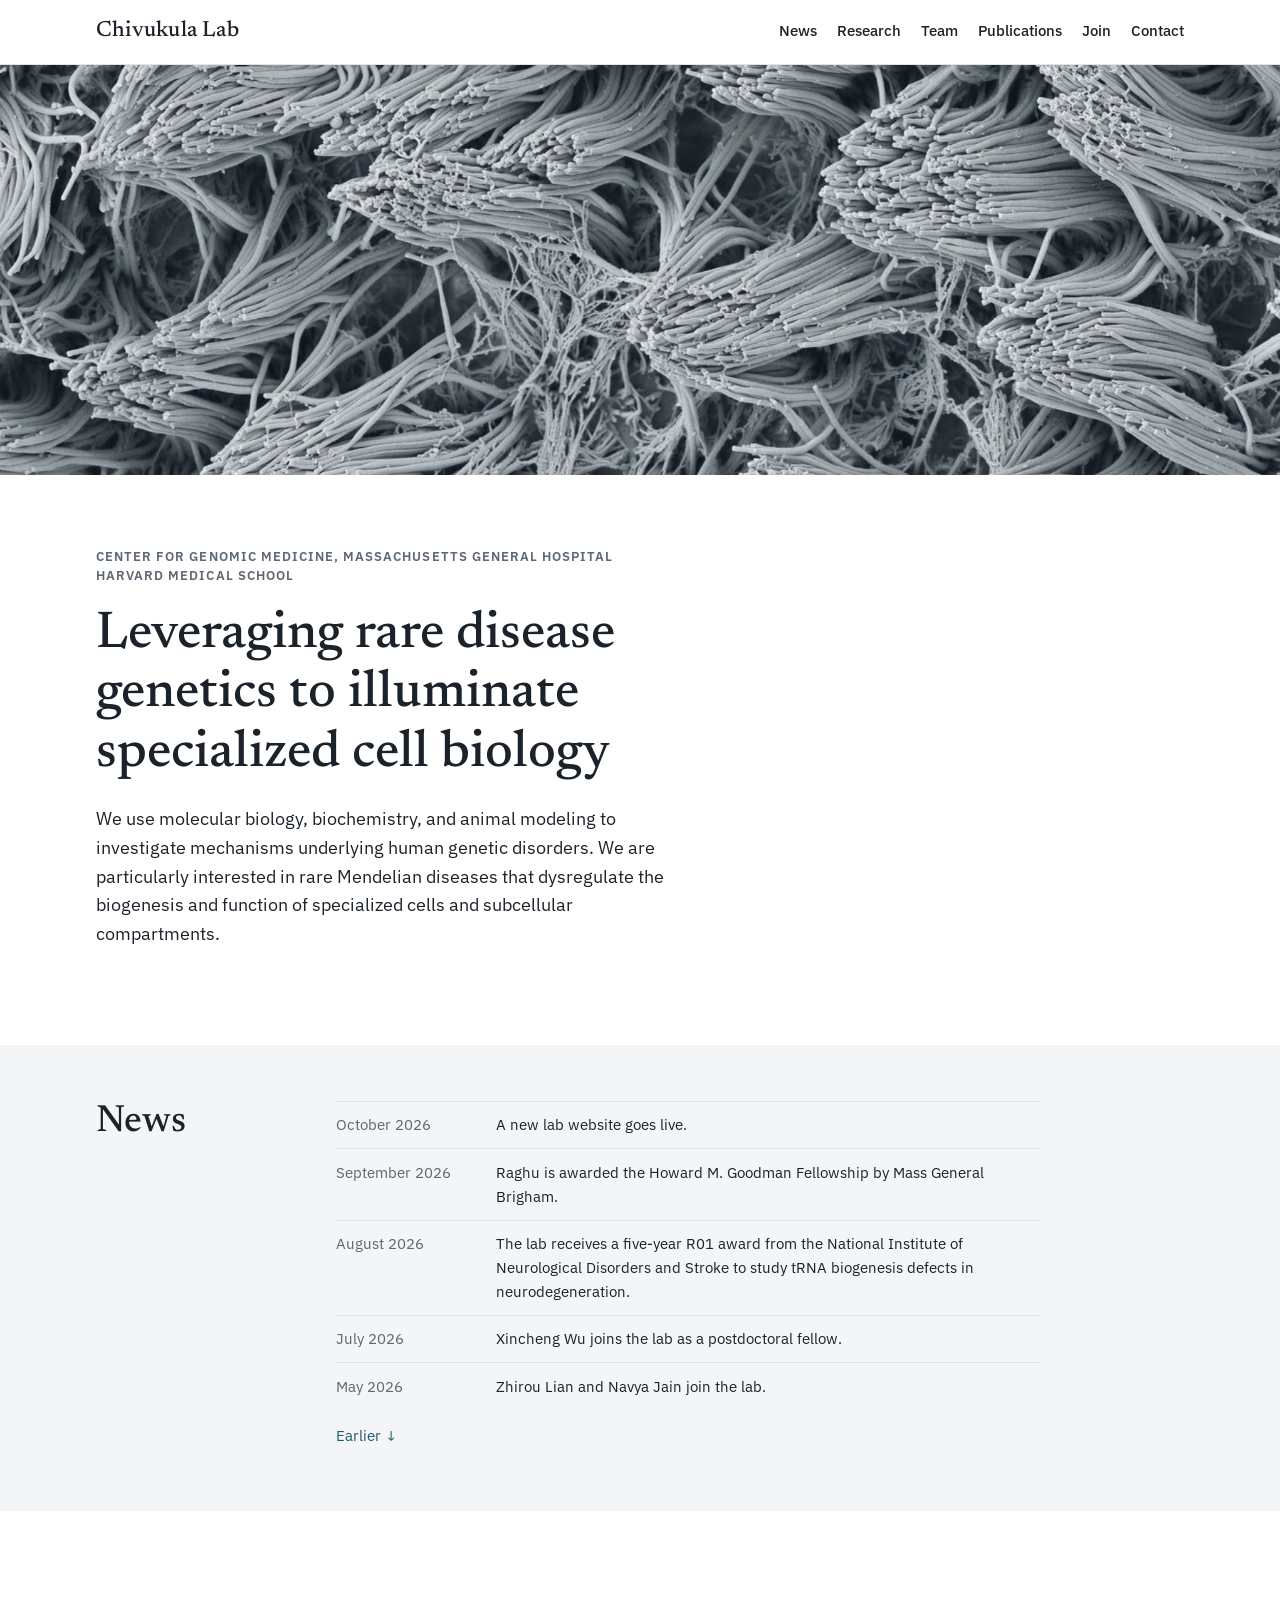
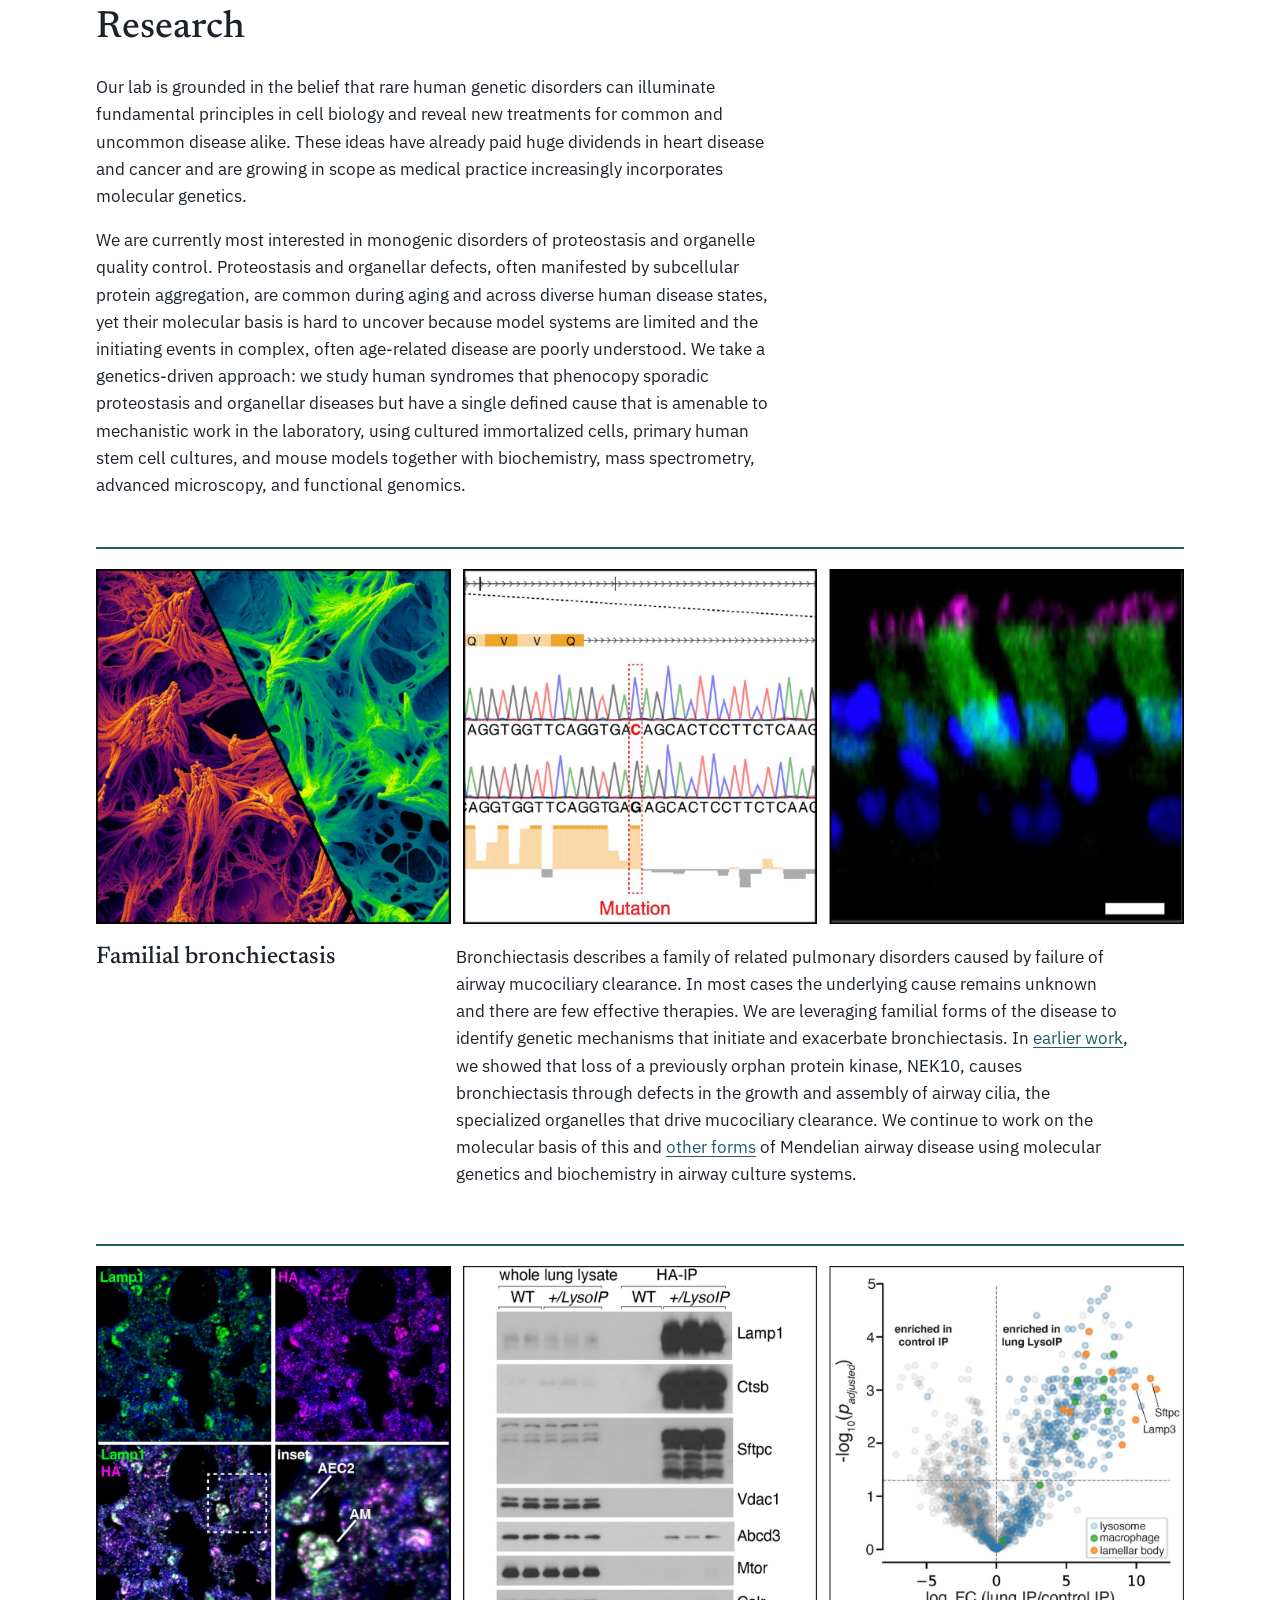
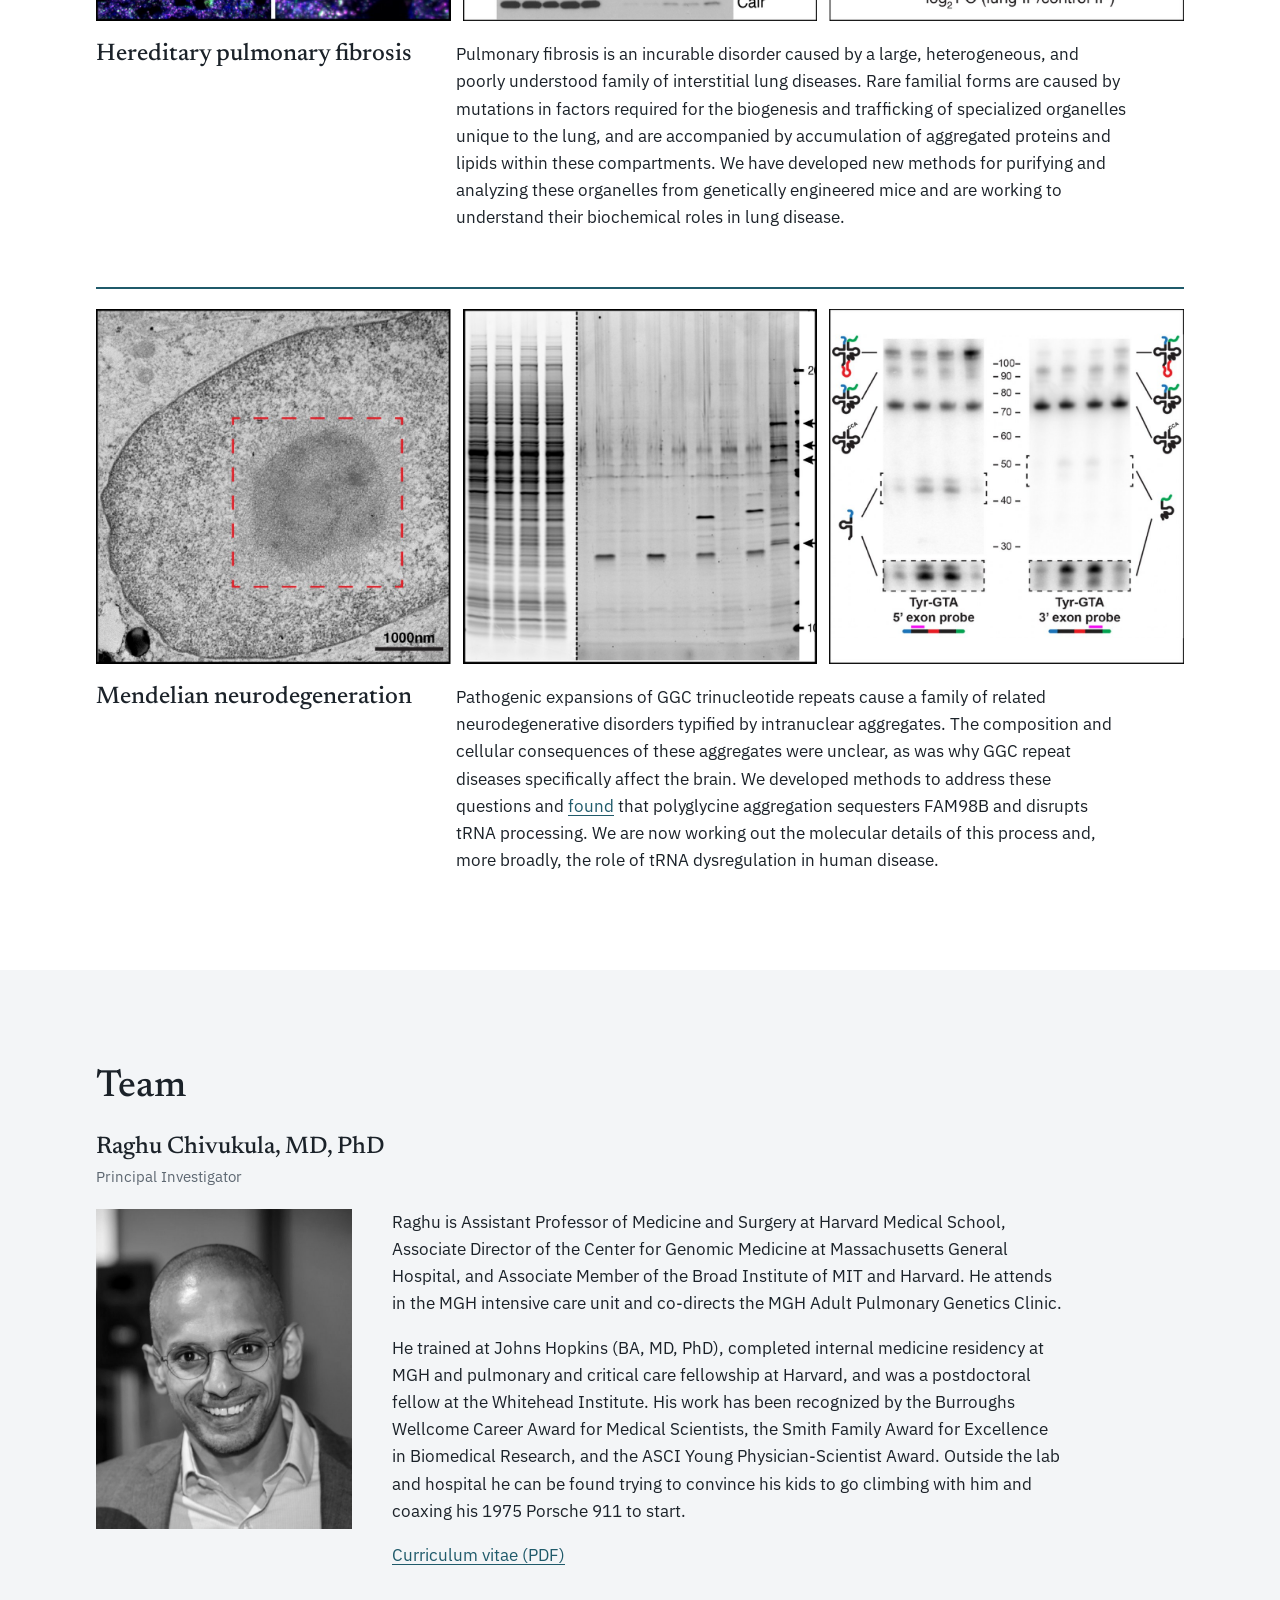
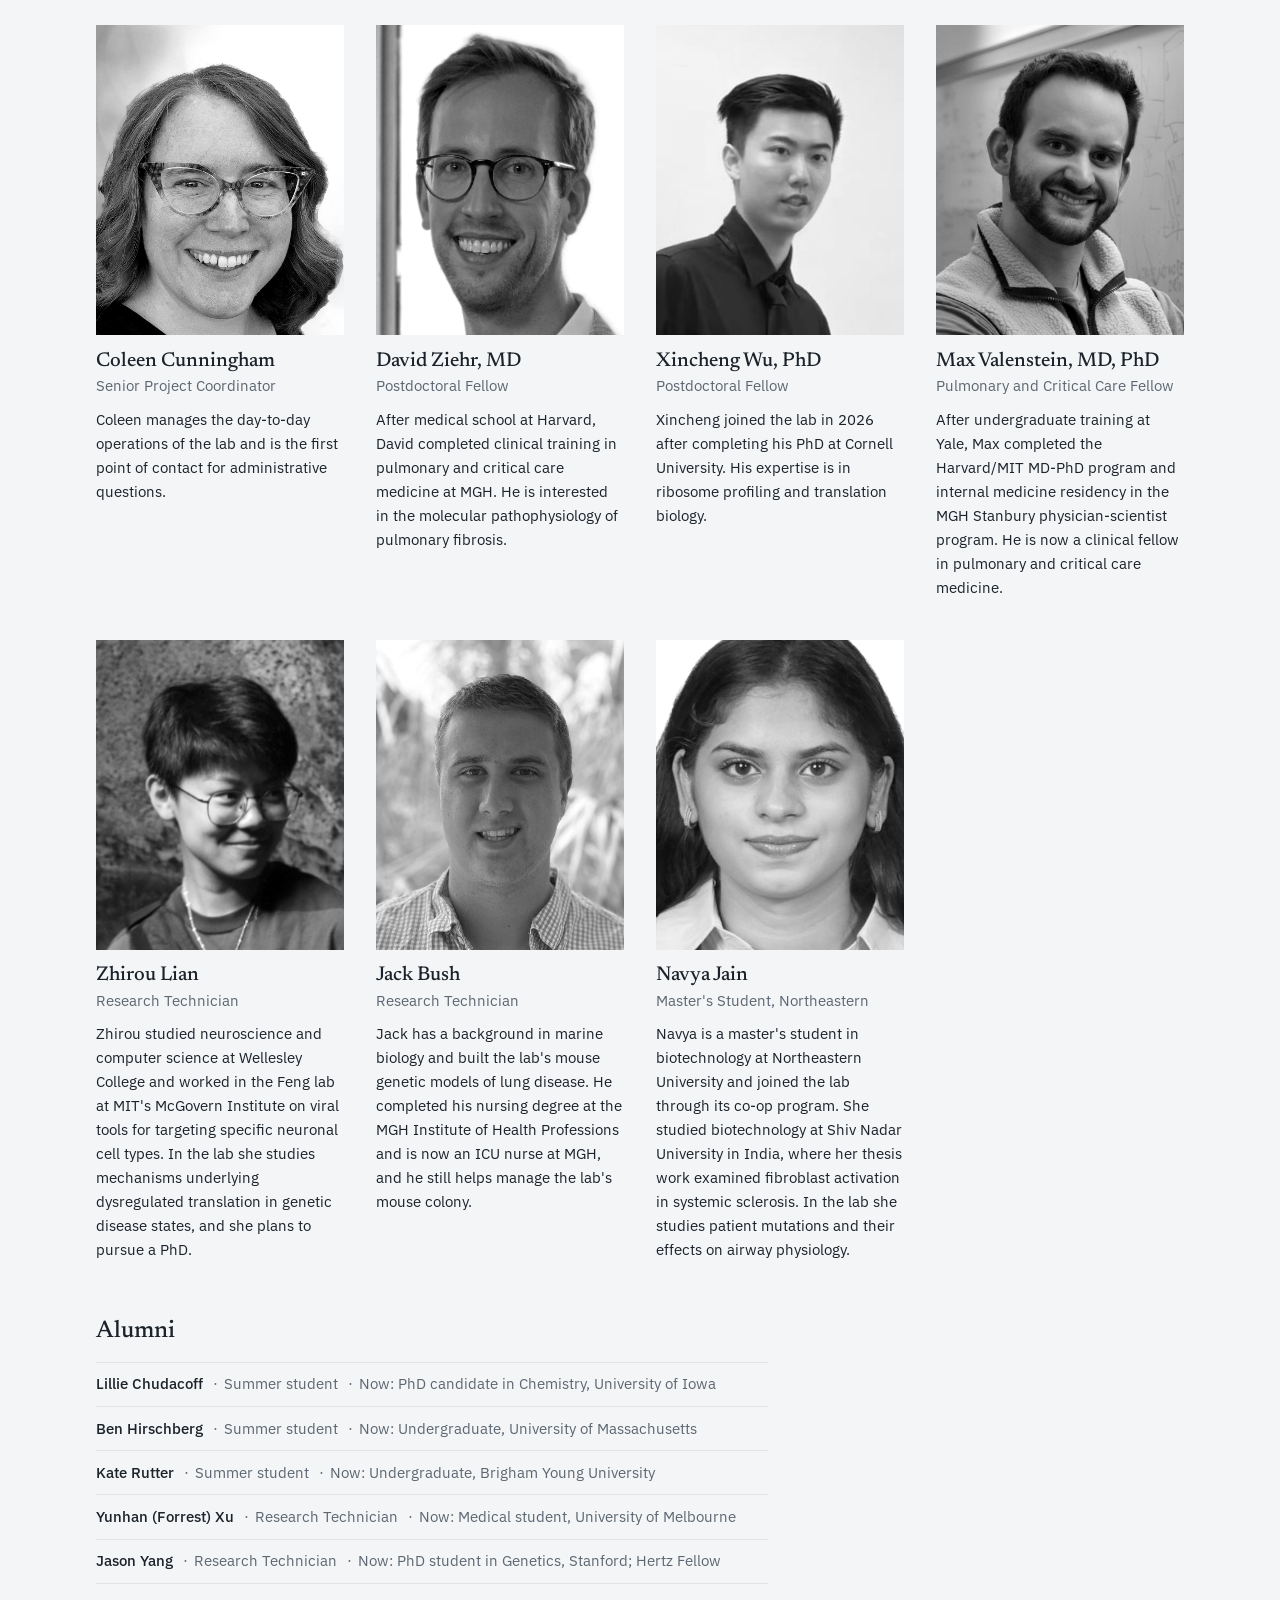
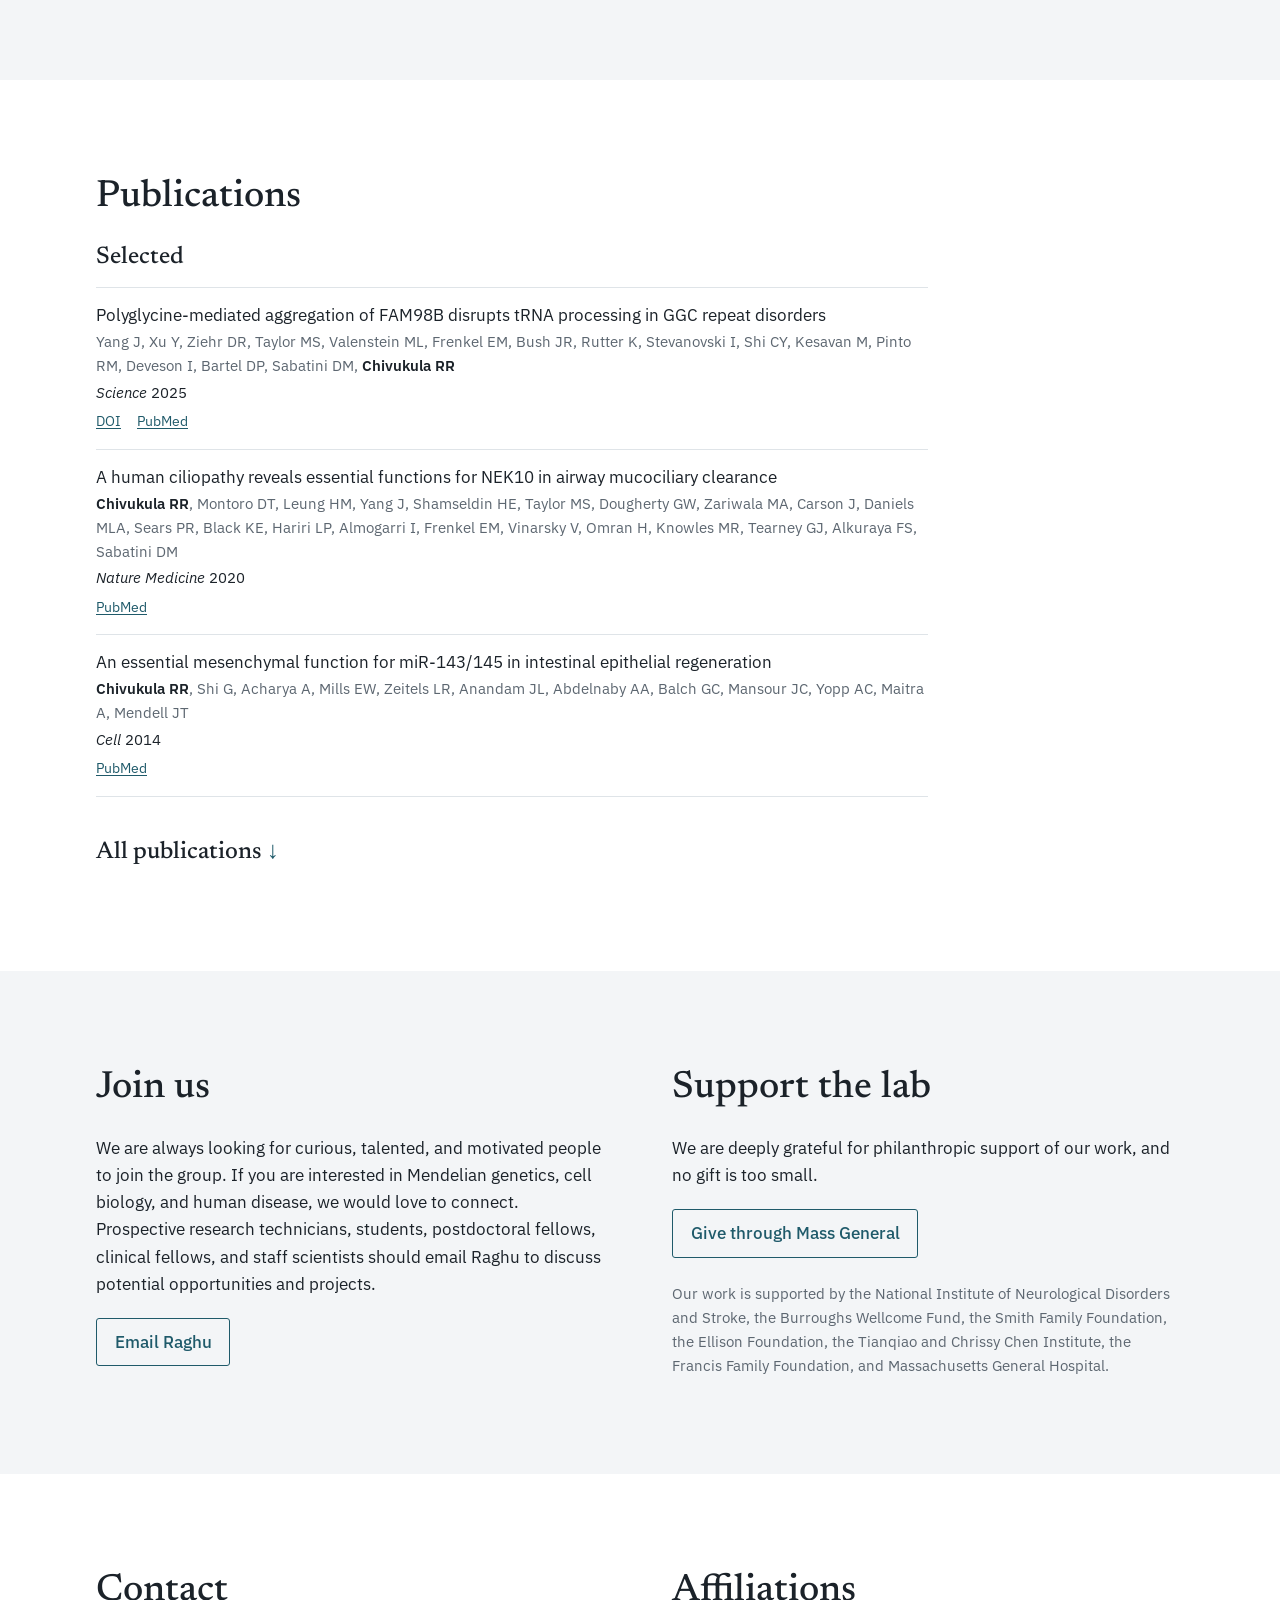
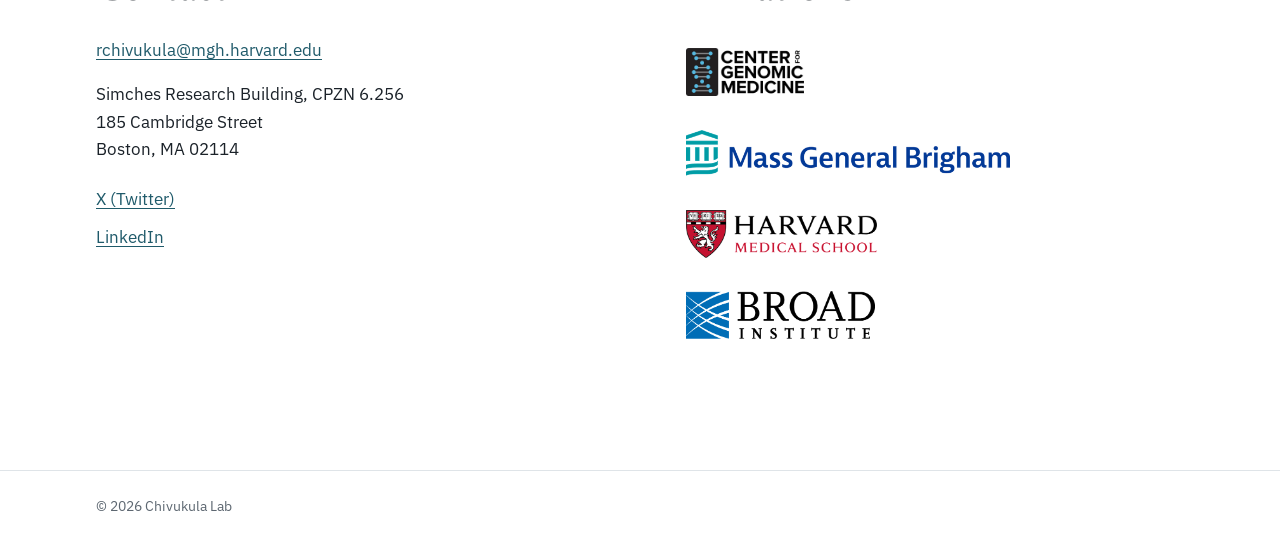
==== commit e4e3a684: "Rebuild site" ====
--- a/docs/index.html
+++ b/docs/index.html
@@ -56,6 +56,10 @@
       <div>
         <ul class="news">
 <li class="news-item">
+  <span class="news-date">October 2026</span>
+  <span class="news-text">A new lab website goes live.</span>
+</li>
+<li class="news-item">
   <span class="news-date">September 2026</span>
   <span class="news-text">Raghu is awarded the Howard M. Goodman Fellowship by Mass General Brigham.</span>
 </li>
@@ -71,13 +75,13 @@
   <span class="news-date">May 2026</span>
   <span class="news-text">Zhirou Lian and Navya Jain join the lab.</span>
 </li>
+</ul>
+<details class="news-older"><summary>Earlier</summary>
+<ul class="news">
 <li class="news-item">
   <span class="news-date">April 2026</span>
   <span class="news-text">Raghu and Dr. Alesi (Brigham and Women&#x27;s Hospital) receive a BWH-MGB Collaborative IGNITE Award for work on lysosomal exocytosis as a therapeutic target in lymphangioleiomyomatosis.</span>
 </li>
-</ul>
-<details class="news-older"><summary>Earlier</summary>
-<ul class="news">
 <li class="news-item">
   <span class="news-date">April 2026</span>
   <span class="news-text">A U.S. patent is issued for the use of NEK10 in treating and diagnosing bronchiectasis and other respiratory disorders.</span>
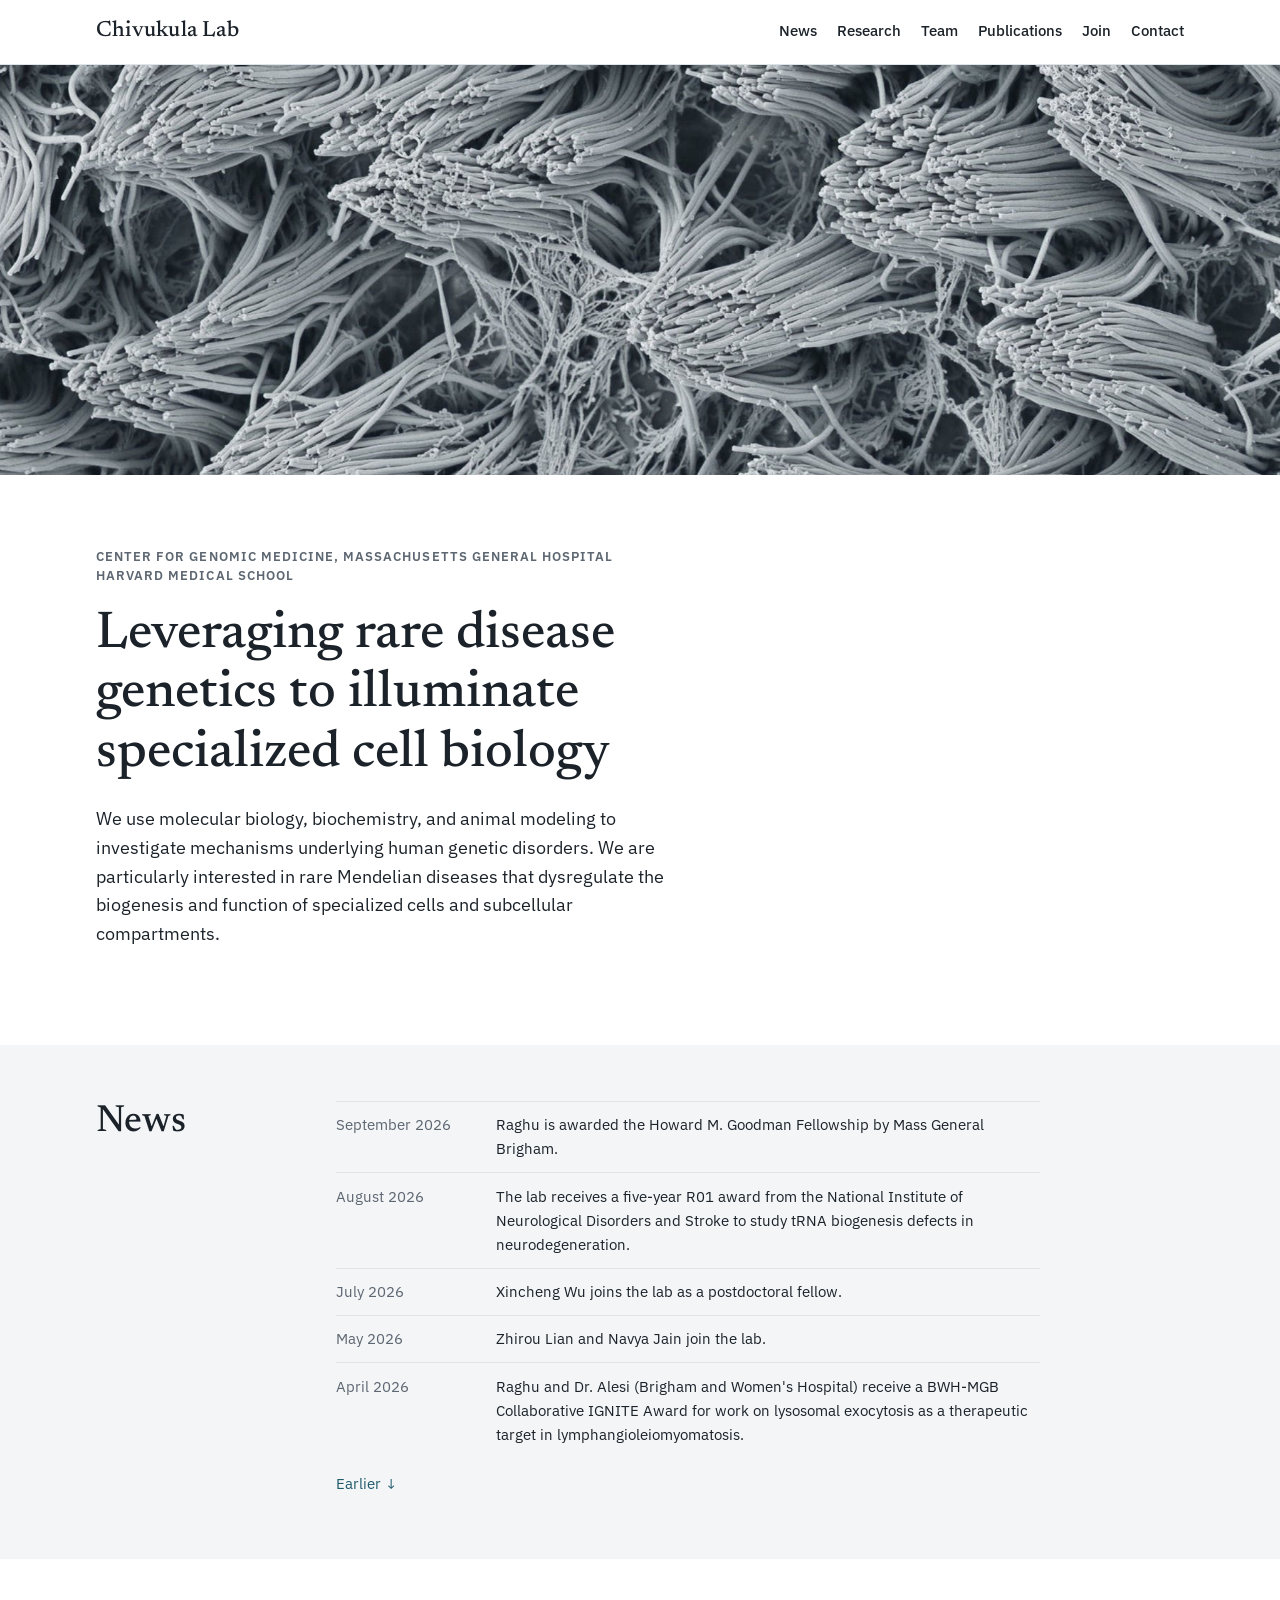
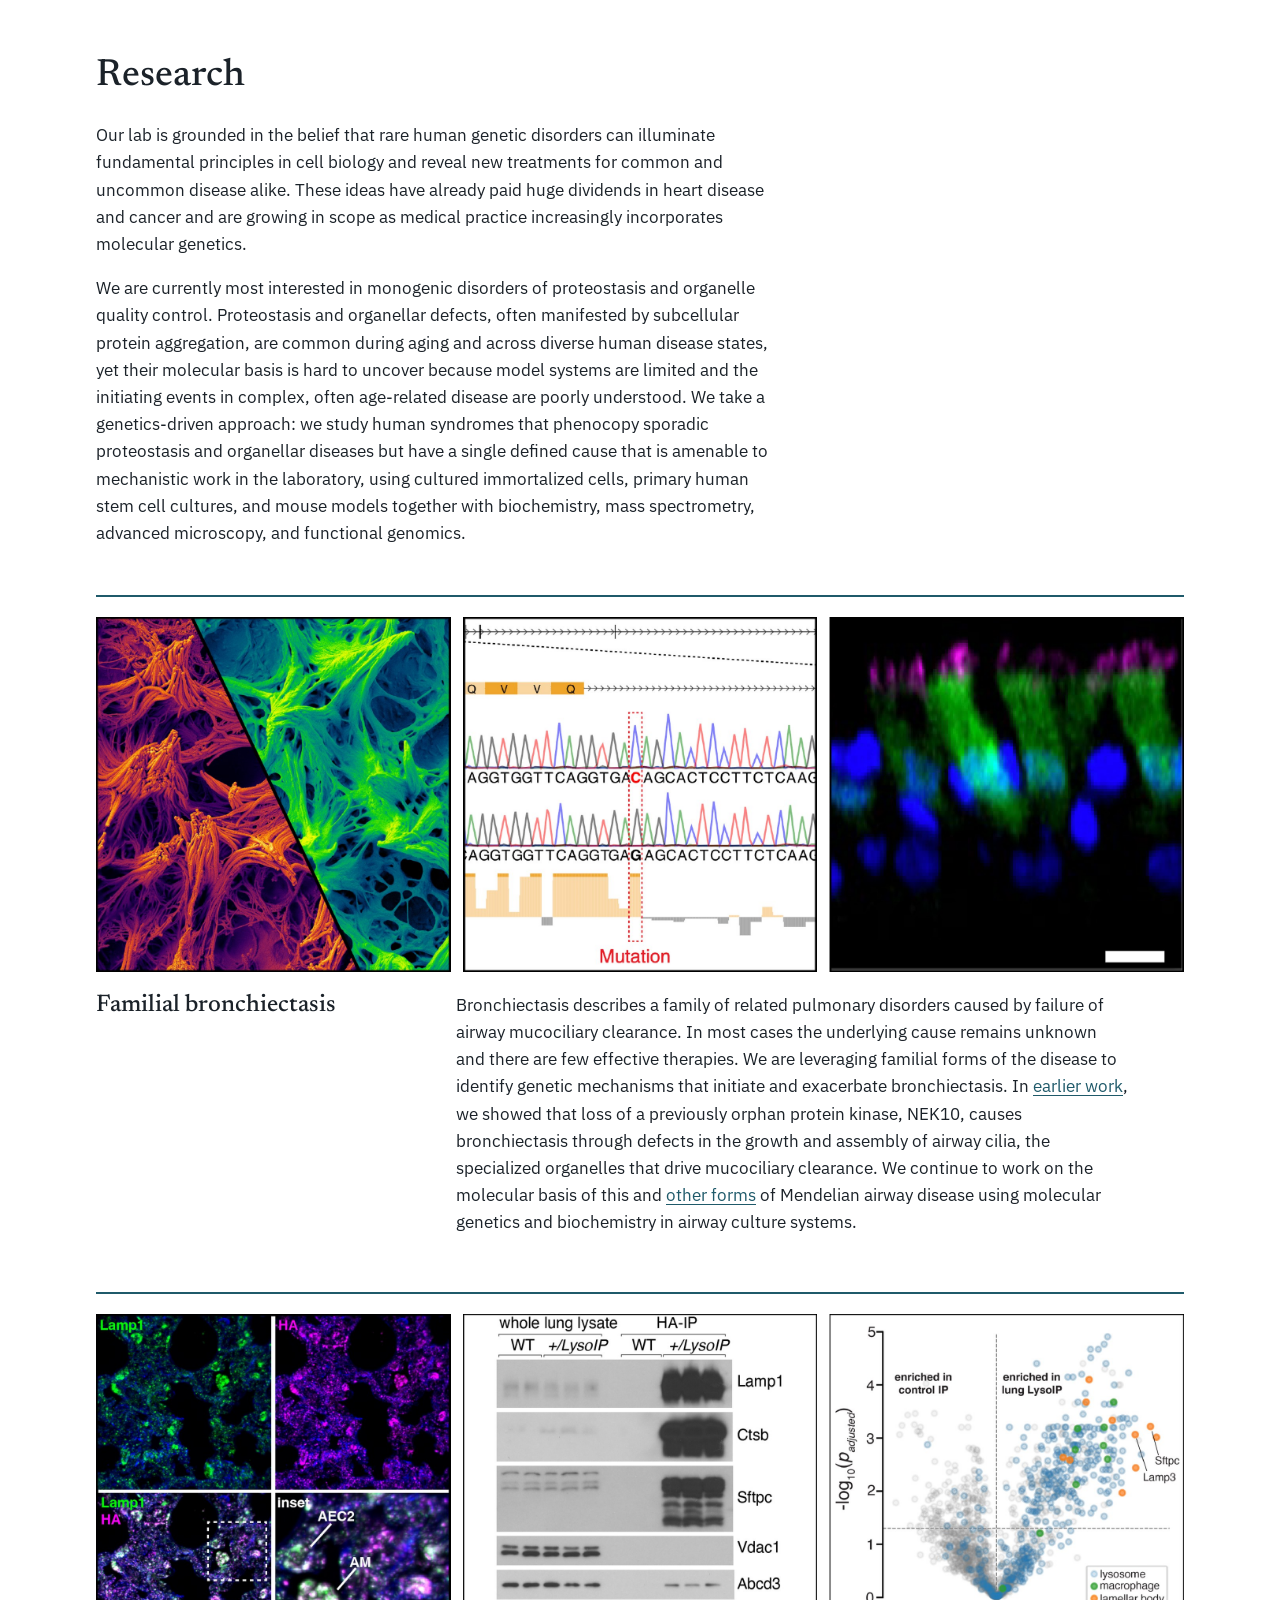
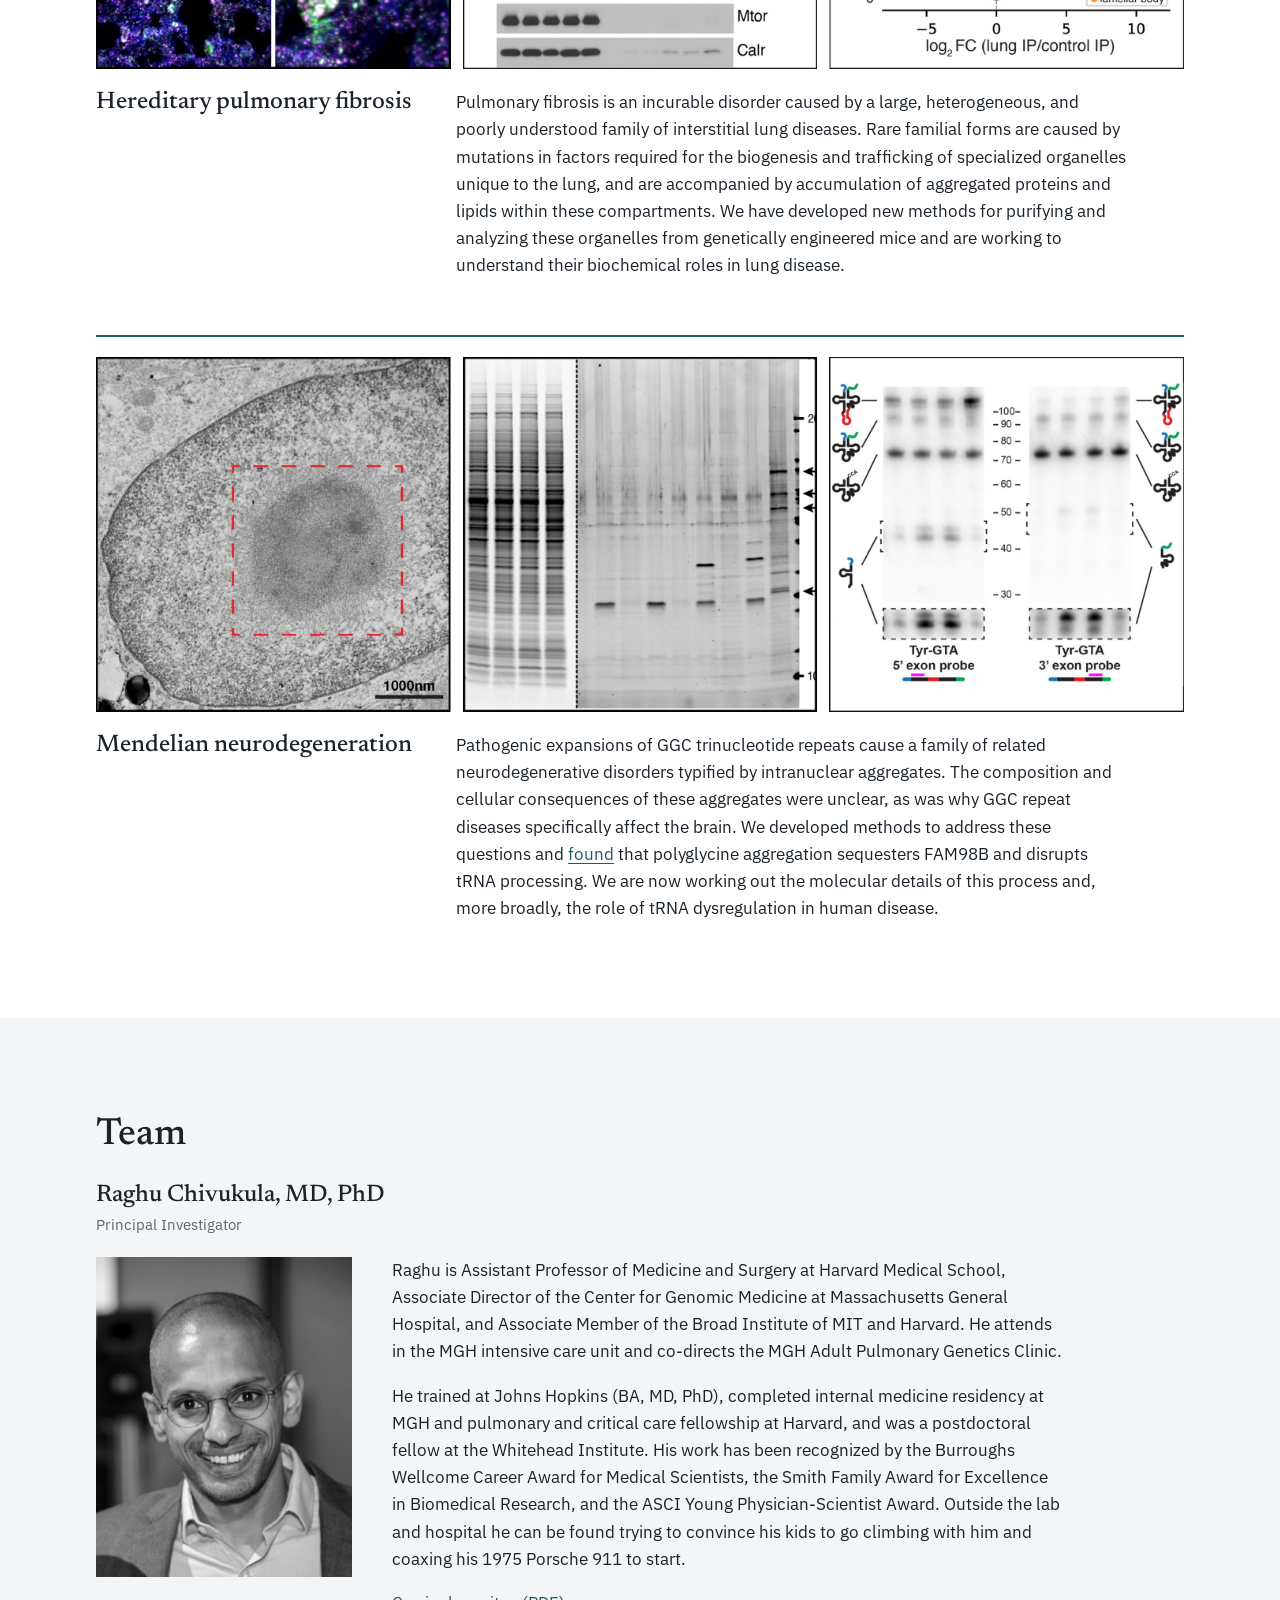
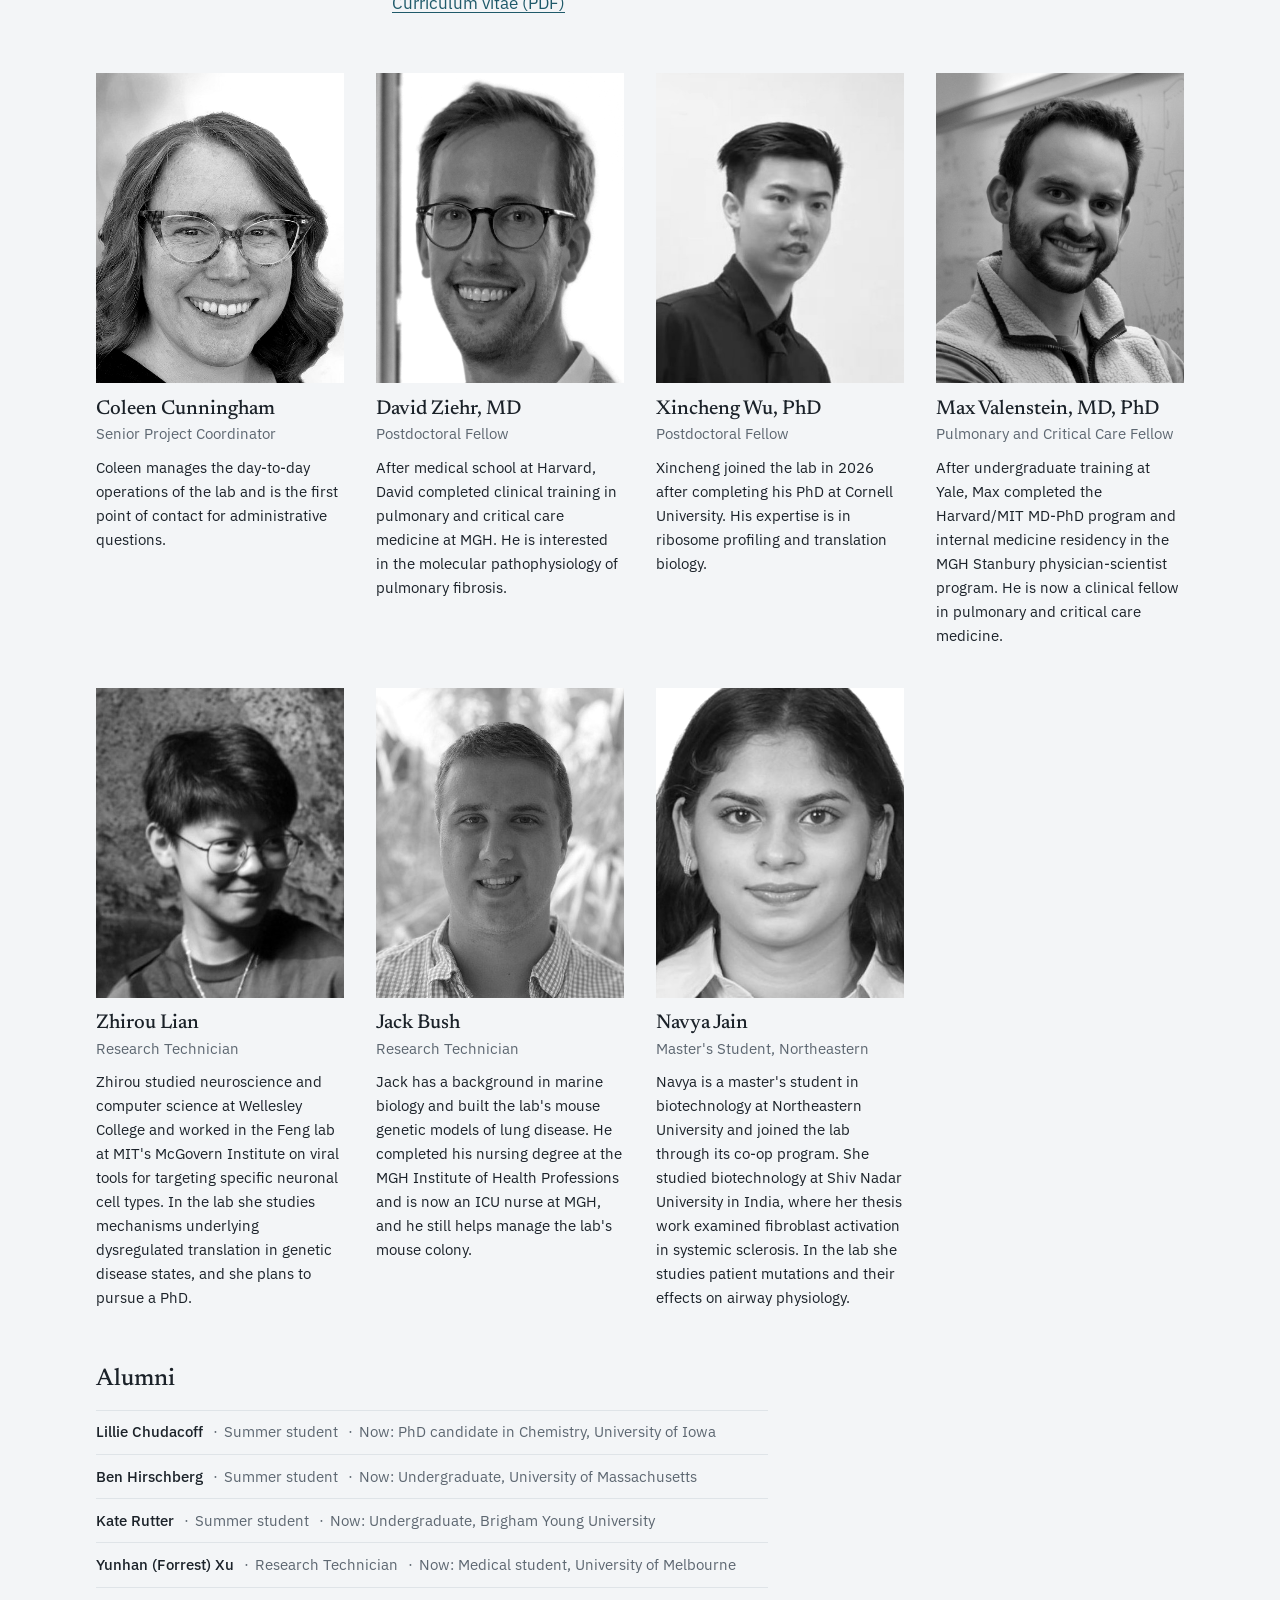
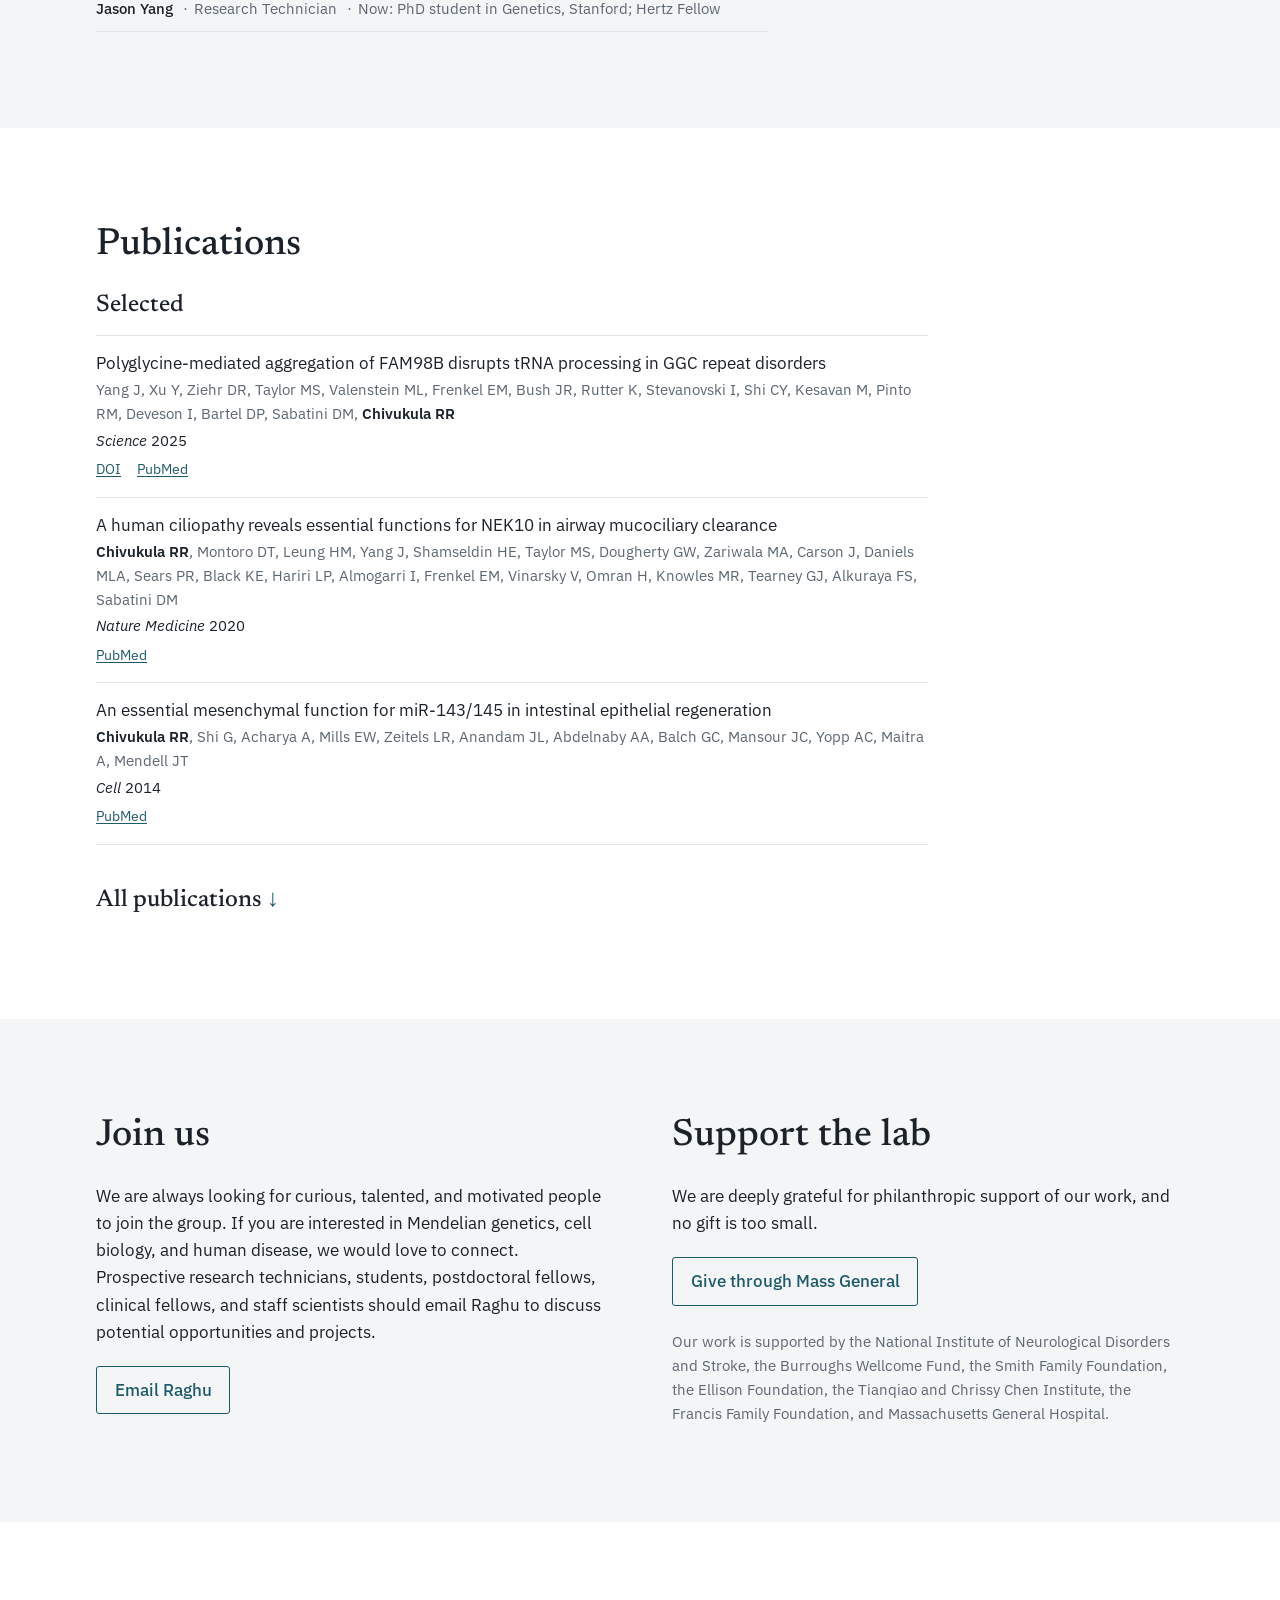
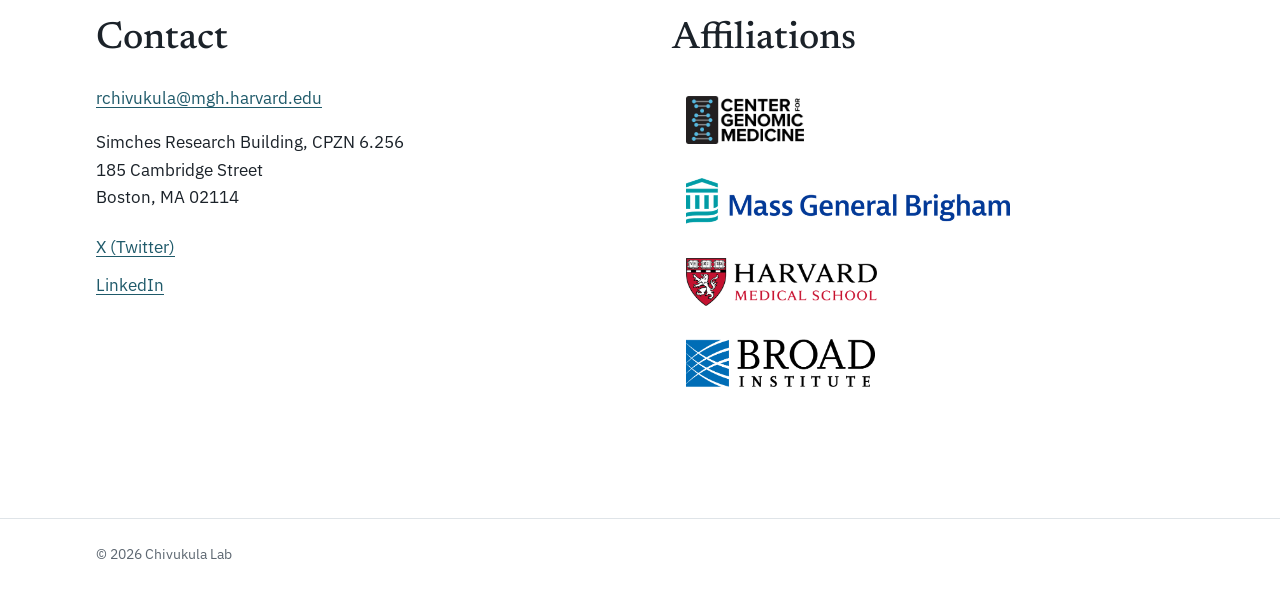
==== commit 8d913748: "Rebuild site" ====
--- a/docs/index.html
+++ b/docs/index.html
@@ -56,10 +56,6 @@
       <div>
         <ul class="news">
 <li class="news-item">
-  <span class="news-date">October 2026</span>
-  <span class="news-text">A new lab website goes live.</span>
-</li>
-<li class="news-item">
   <span class="news-date">September 2026</span>
   <span class="news-text">Raghu is awarded the Howard M. Goodman Fellowship by Mass General Brigham.</span>
 </li>
@@ -75,13 +71,13 @@
   <span class="news-date">May 2026</span>
   <span class="news-text">Zhirou Lian and Navya Jain join the lab.</span>
 </li>
+<li class="news-item">
+  <span class="news-date">April 2026</span>
+  <span class="news-text">Raghu and Dr. Alesi (Brigham and Women&#x27;s Hospital) receive a BWH-MGB Collaborative IGNITE Award for work on lysosomal exocytosis as a therapeutic target in lymphangioleiomyomatosis.</span>
+</li>
 </ul>
 <details class="news-older"><summary>Earlier</summary>
 <ul class="news">
-<li class="news-item">
-  <span class="news-date">April 2026</span>
-  <span class="news-text">Raghu and Dr. Alesi (Brigham and Women&#x27;s Hospital) receive a BWH-MGB Collaborative IGNITE Award for work on lysosomal exocytosis as a therapeutic target in lymphangioleiomyomatosis.</span>
-</li>
 <li class="news-item">
   <span class="news-date">April 2026</span>
   <span class="news-text">A U.S. patent is issued for the use of NEK10 in treating and diagnosing bronchiectasis and other respiratory disorders.</span>
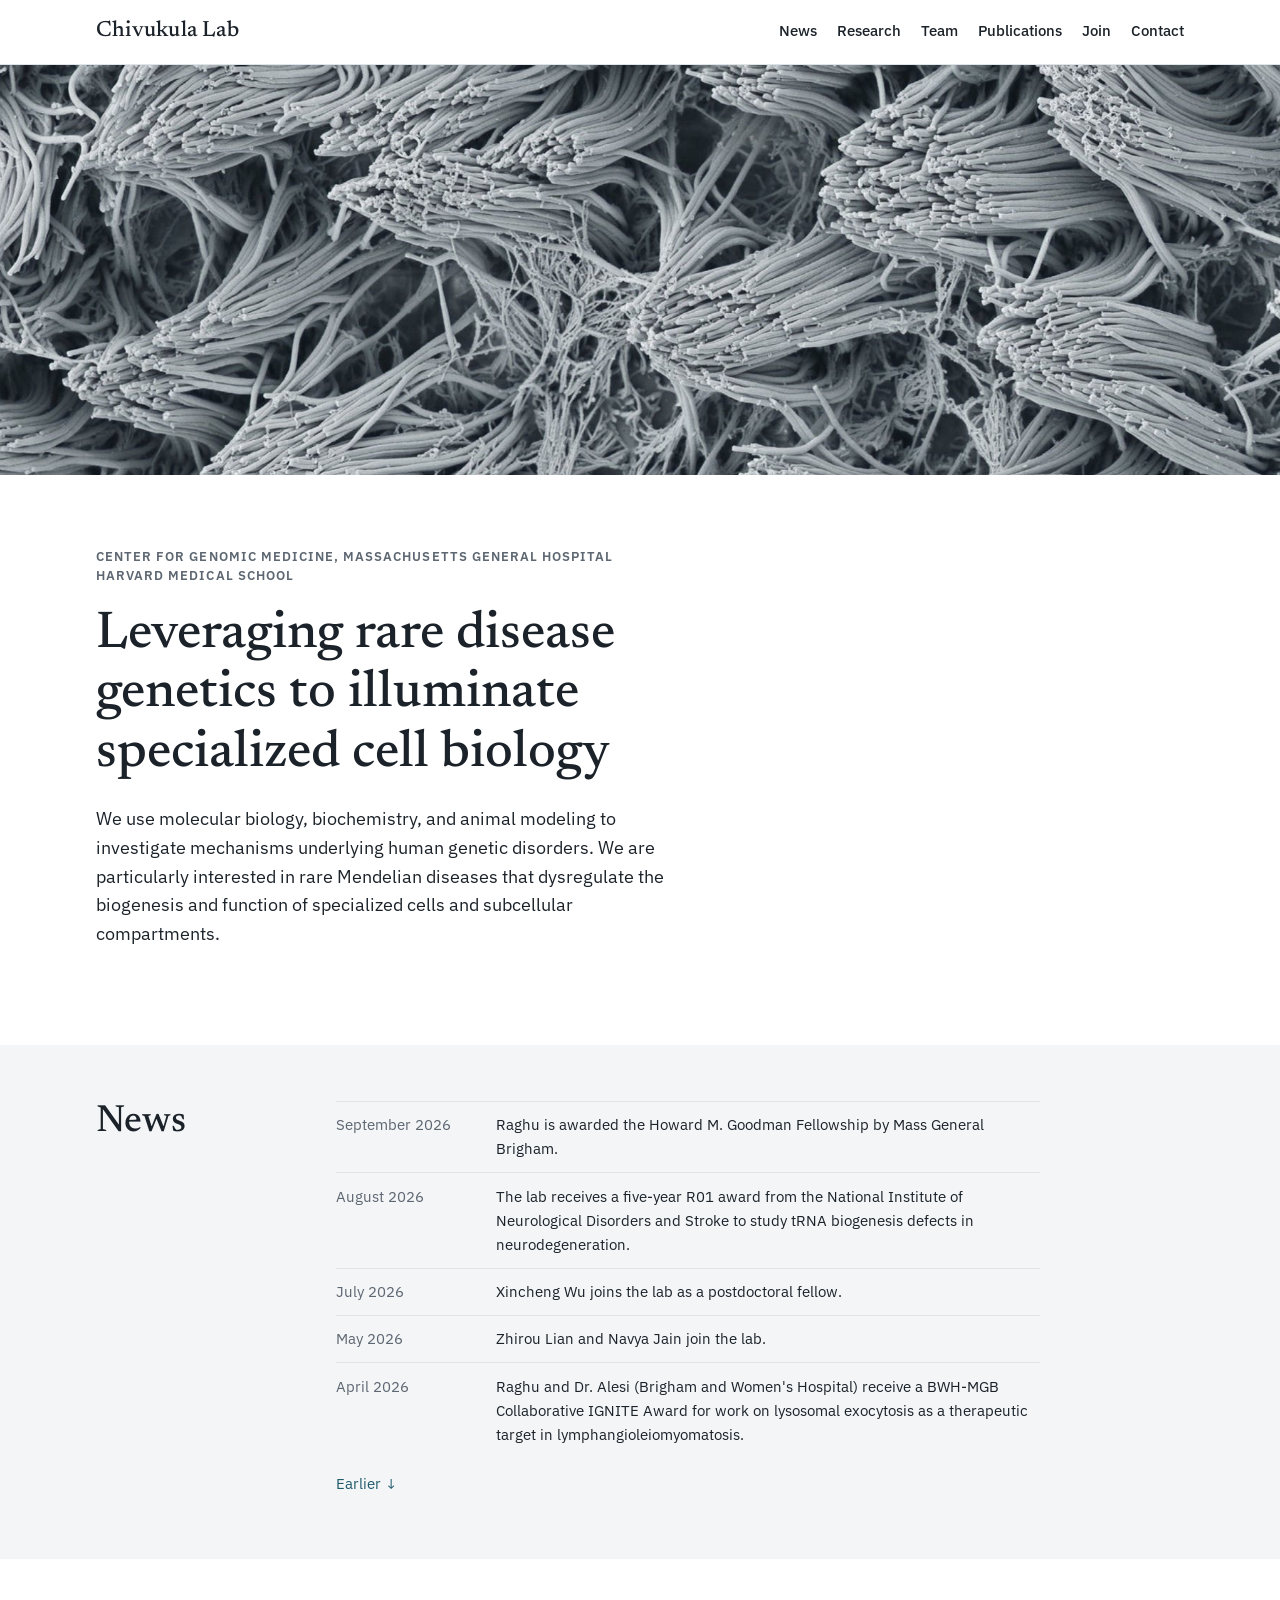
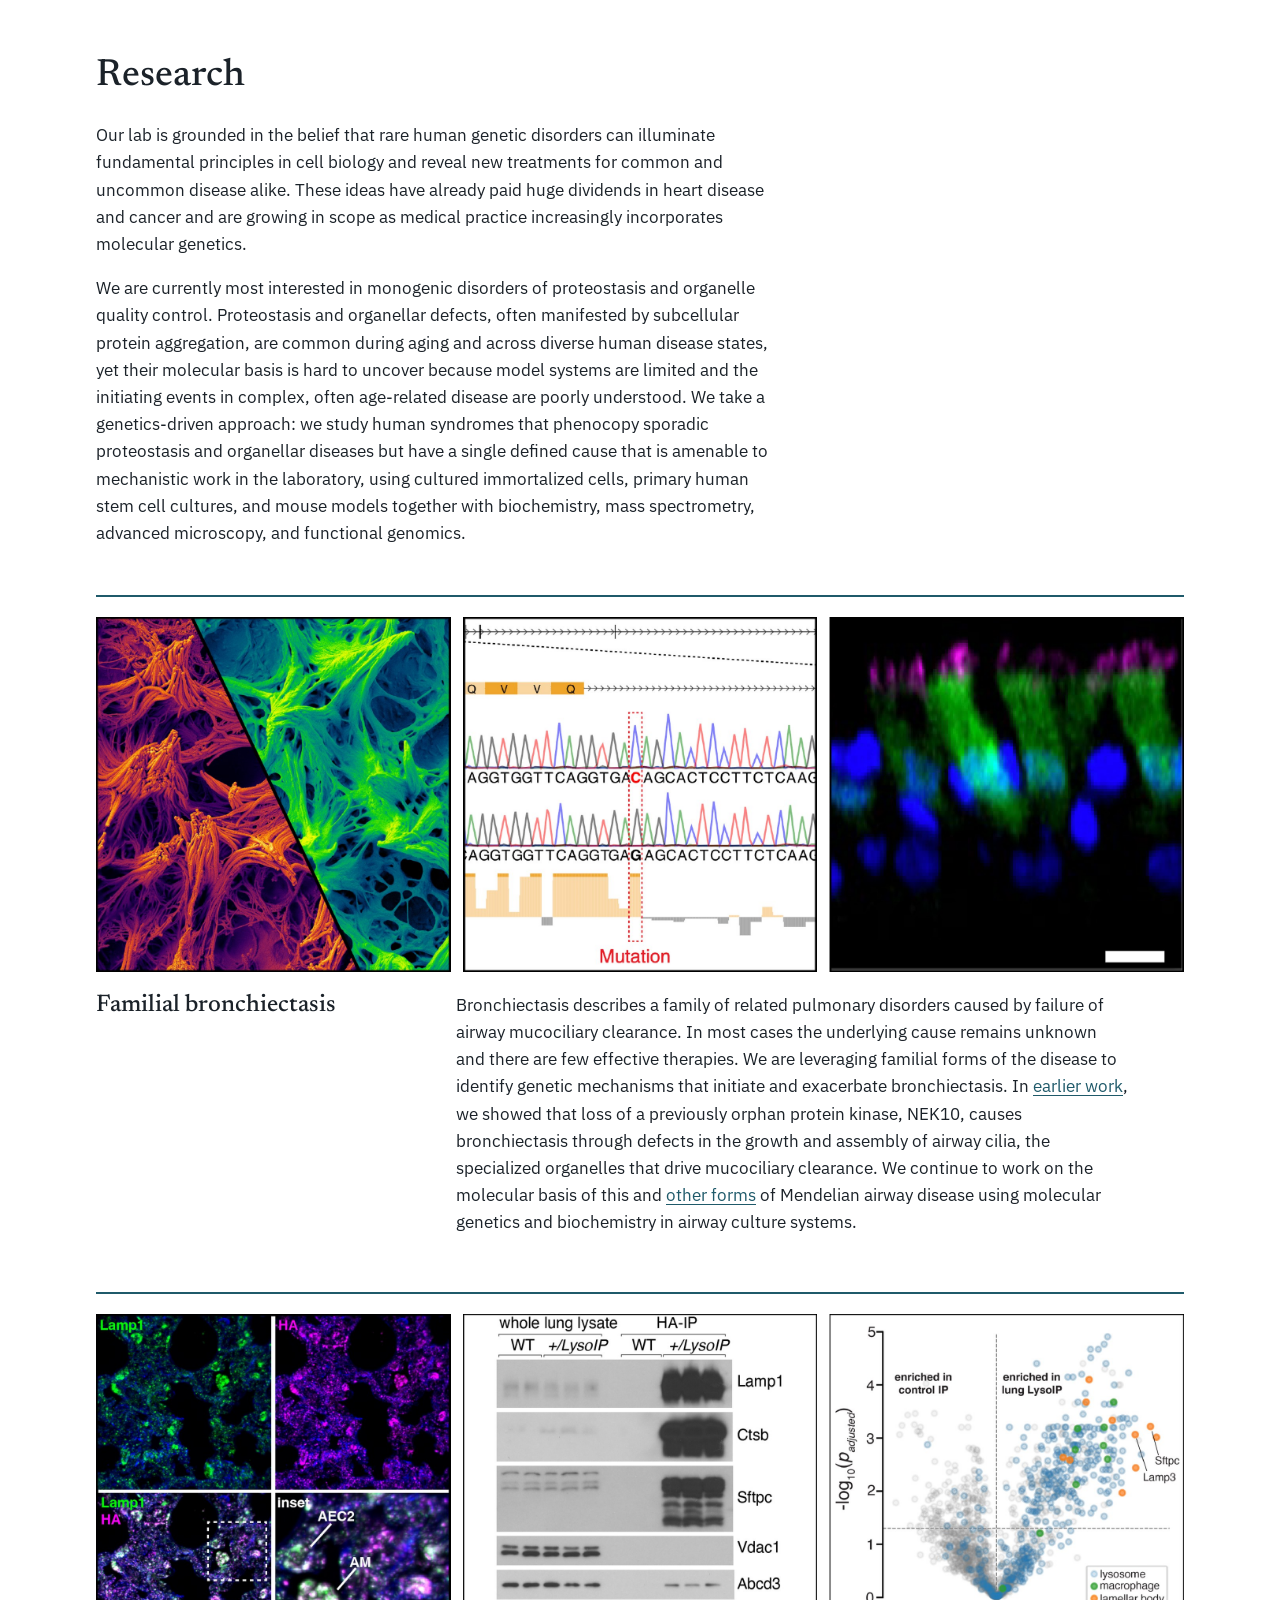
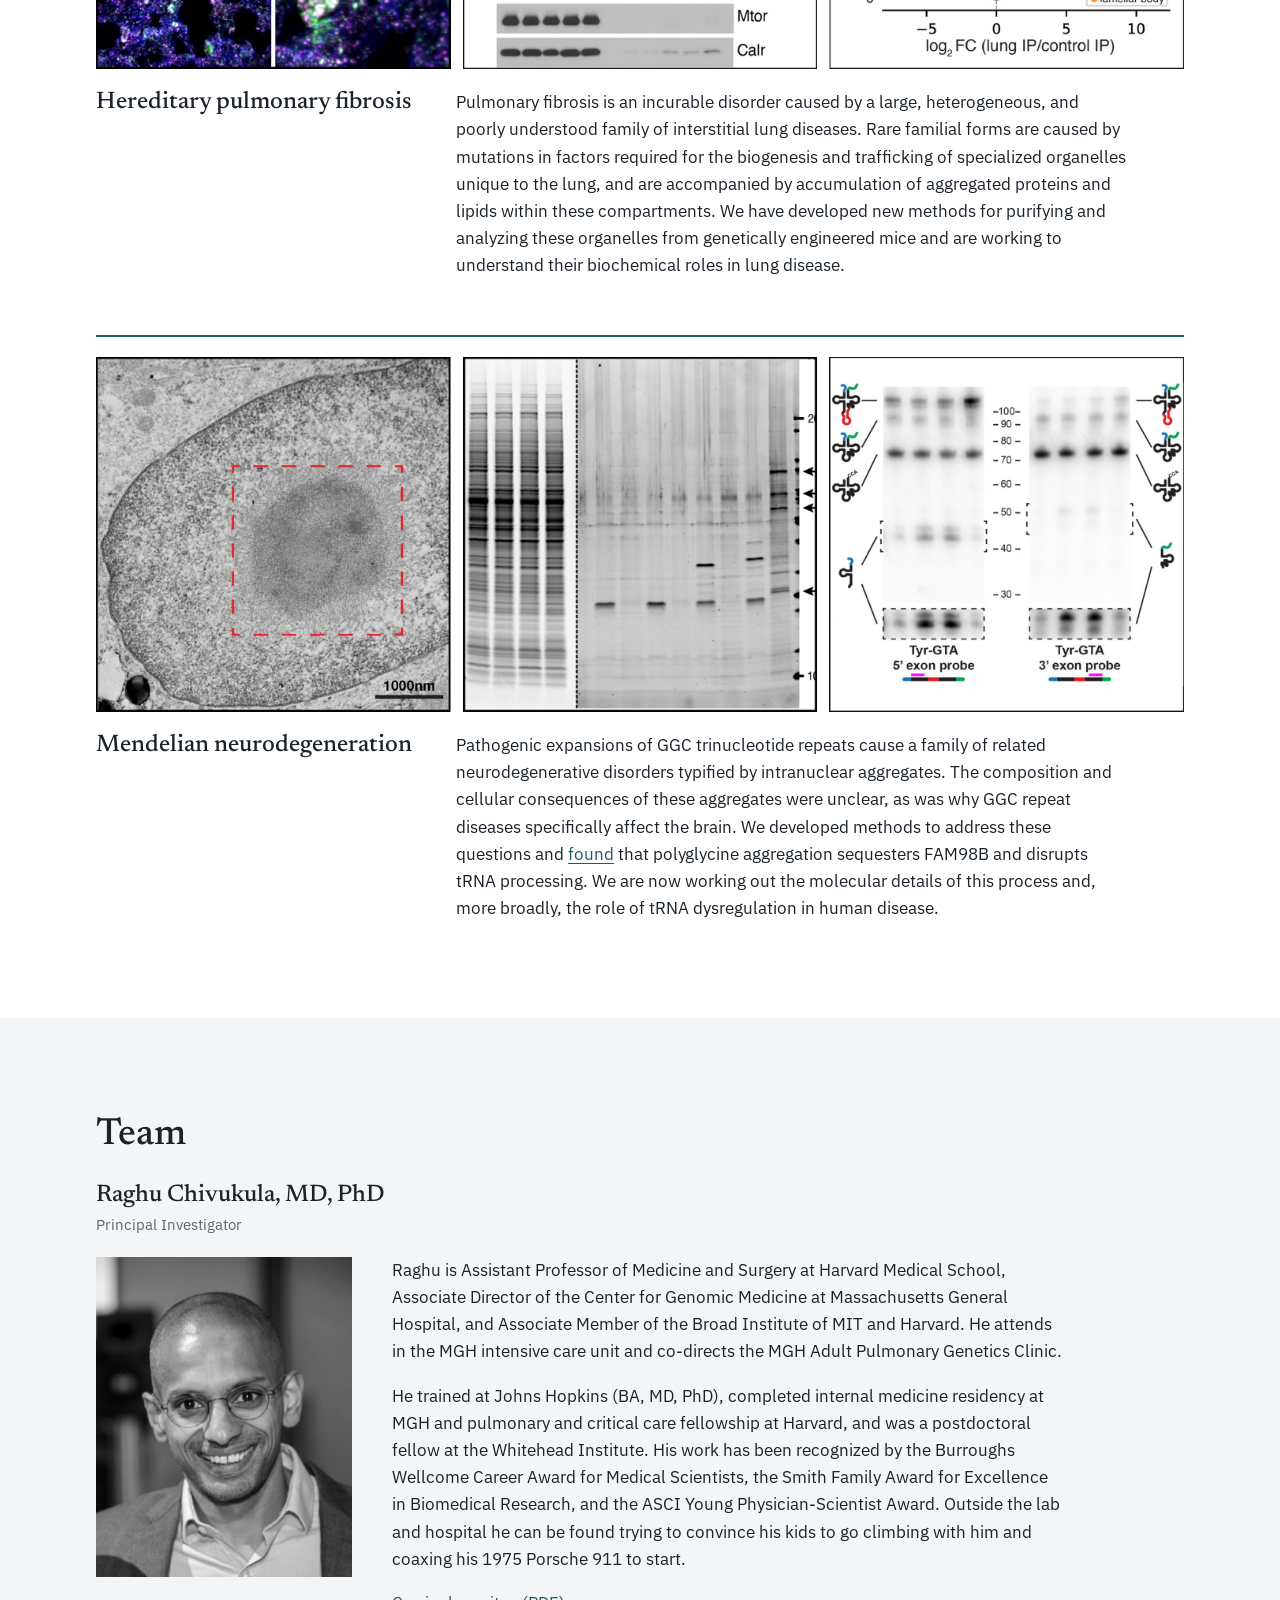
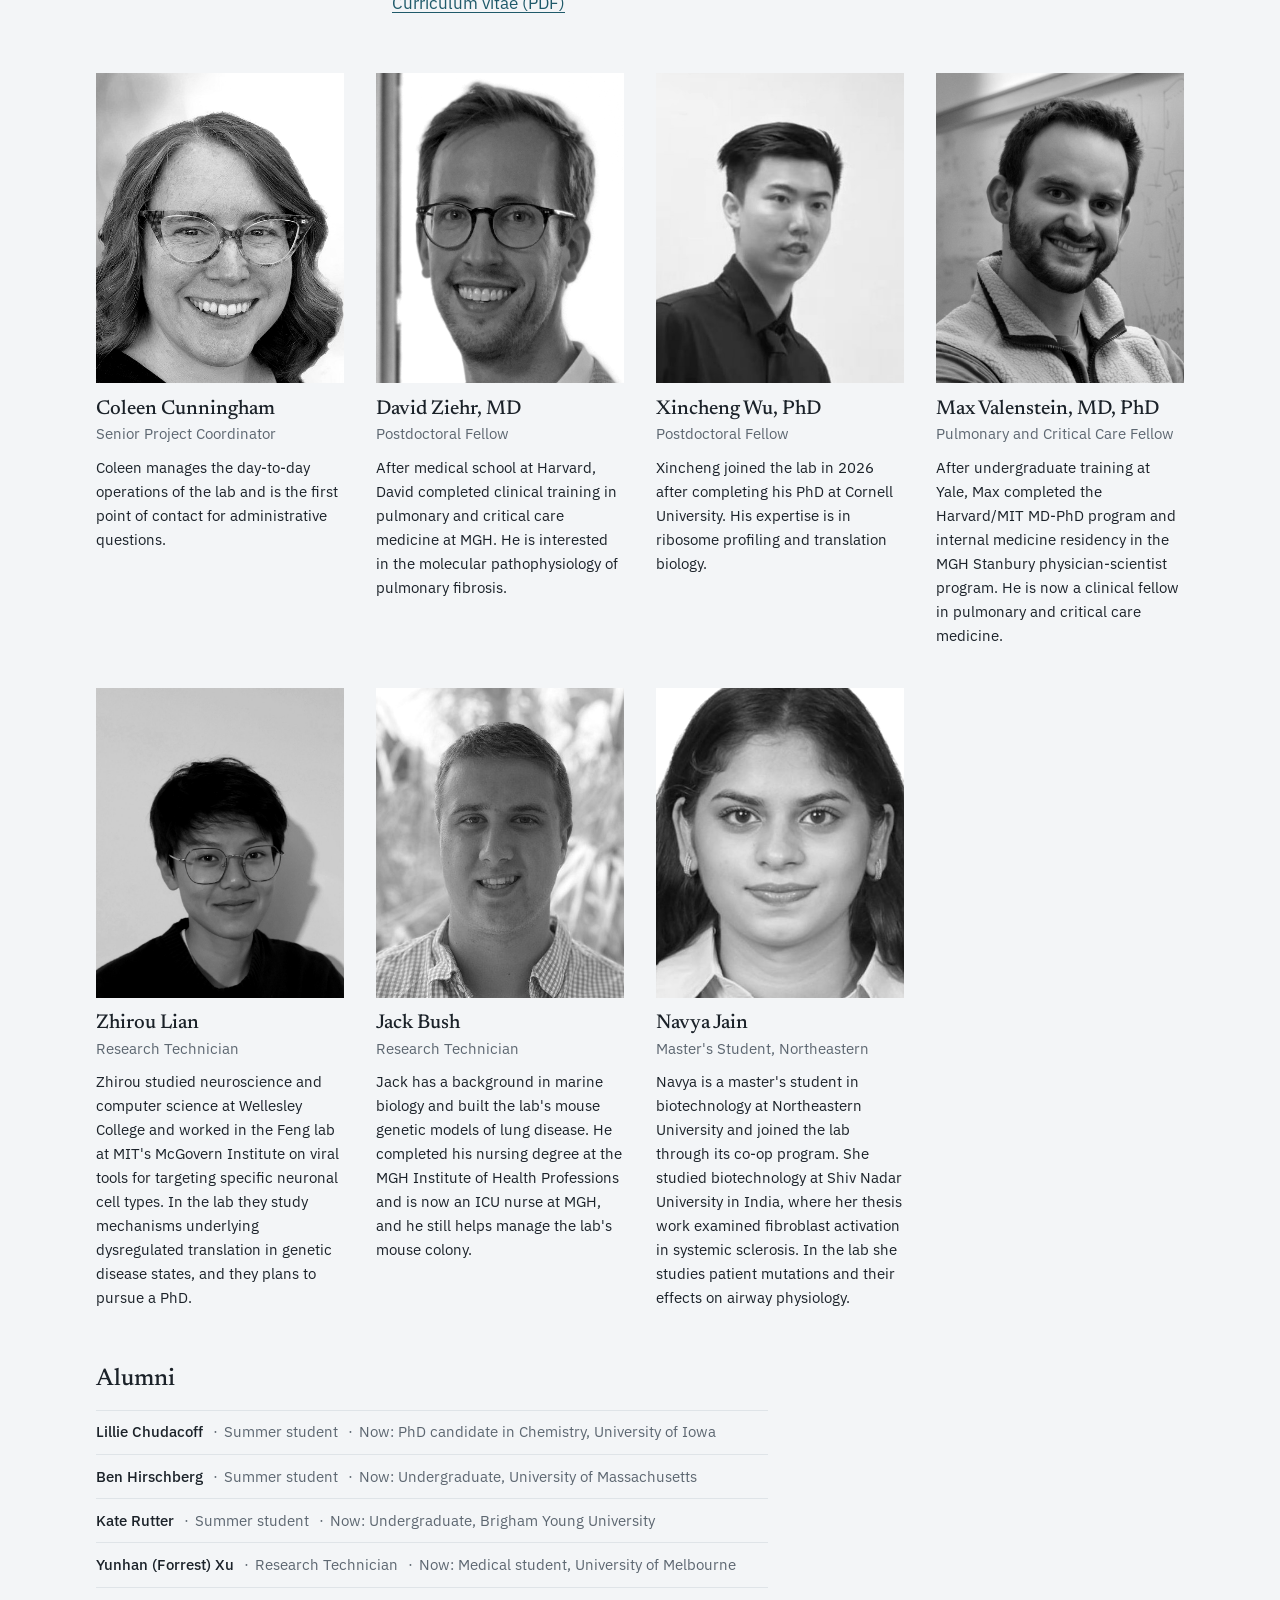
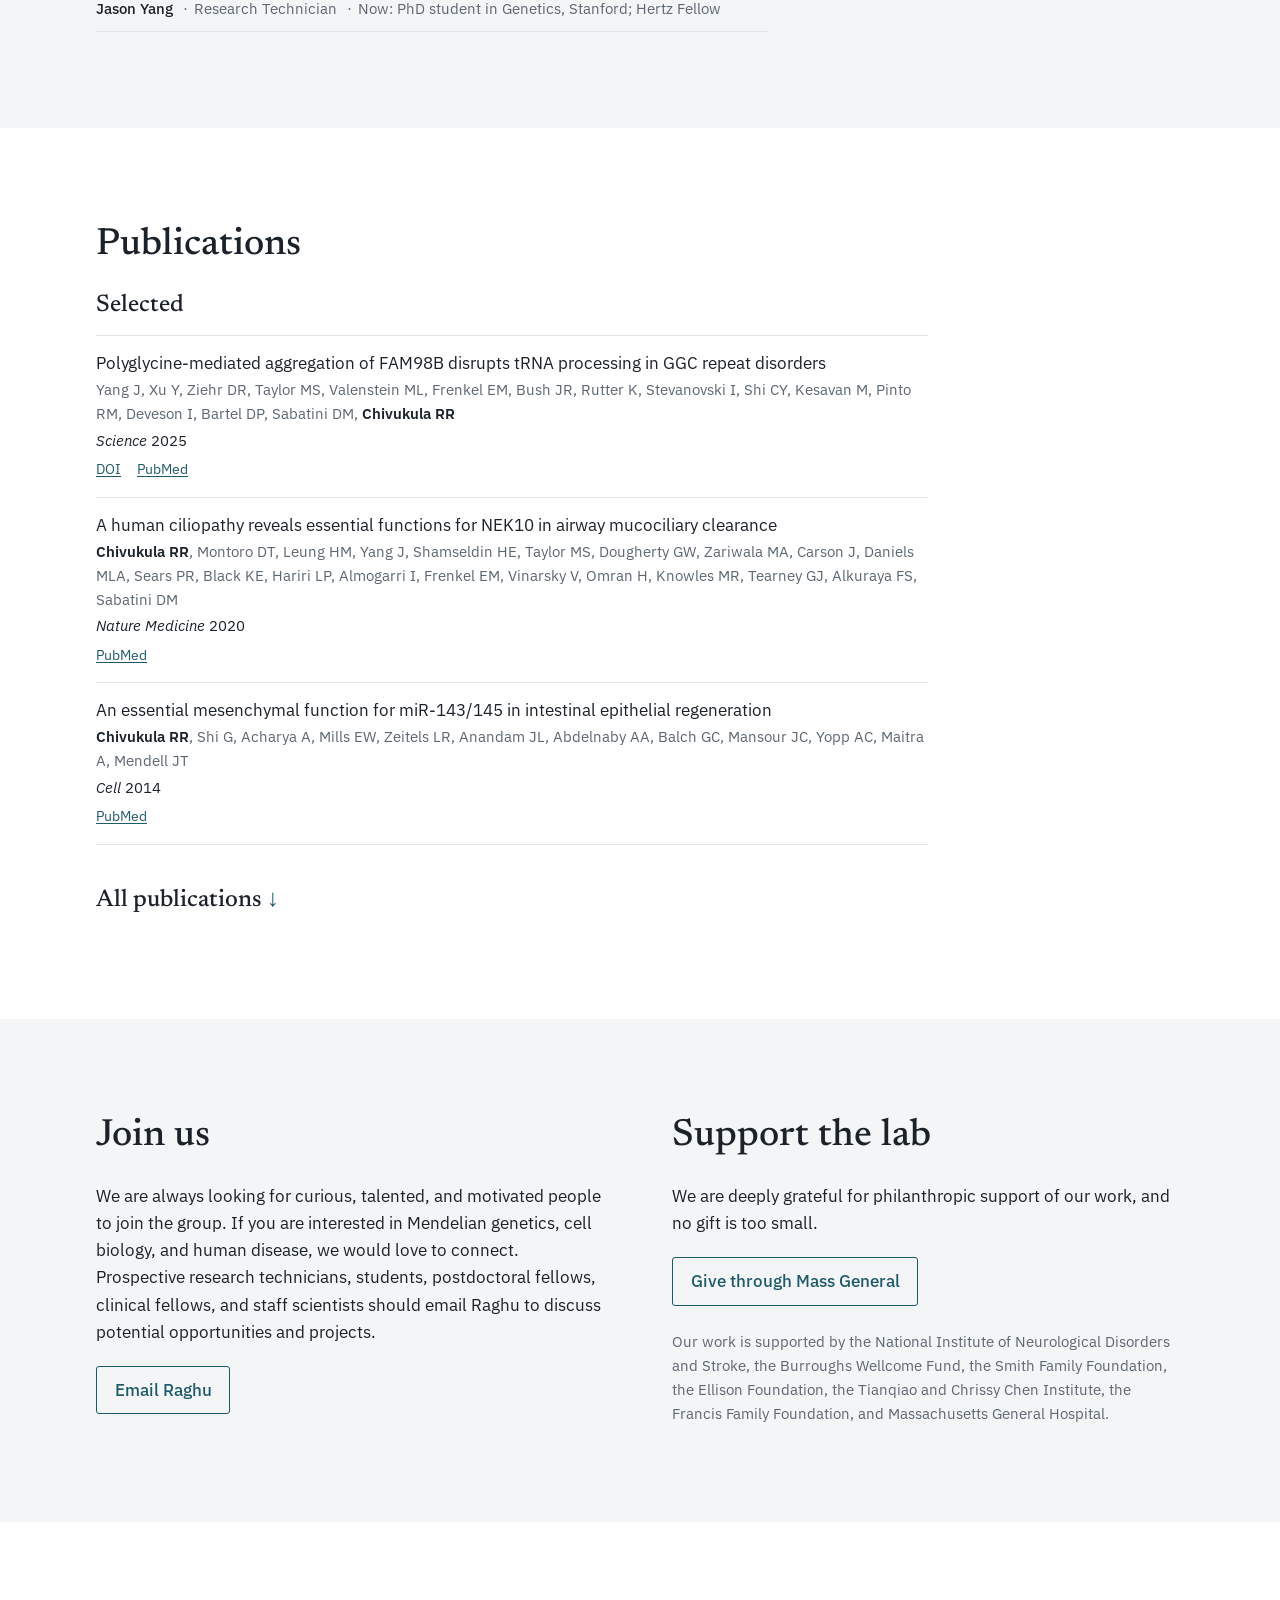
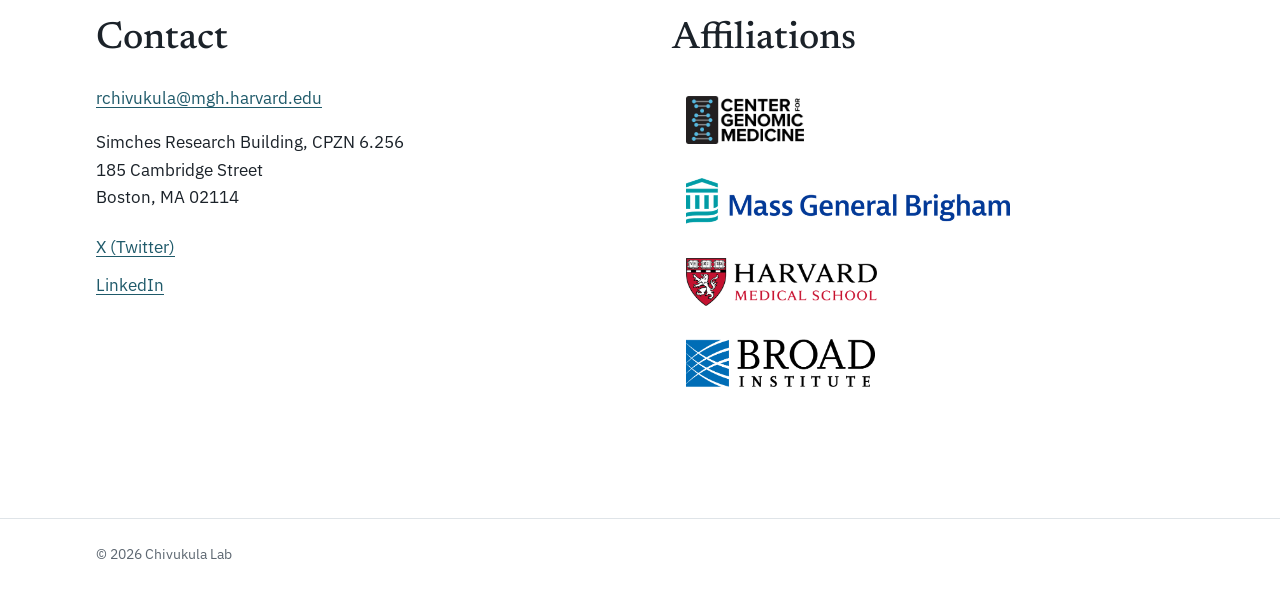
==== commit 559e6f7f: "Rebuild site" ====
--- a/docs/index.html
+++ b/docs/index.html
@@ -88,11 +88,11 @@
 </li>
 <li class="news-item">
   <span class="news-date">August 2025</span>
-  <span class="news-text">Max Valenstein&#x27;s structural work on amino acid sensing by mTORC1, with the Sabatini and Rogala labs, is published in Nature. <a class="more" href="https://pubmed.ncbi.nlm.nih.gov/40836086/">Read more</a></span>
+  <span class="news-text">Max Valenstein&#x27;s structural work on amino acid sensing by mTORC1, with the Sabatini and Rogala labs, is published in Nature. <a class="more" href="https://pubmed.ncbi.nlm.nih.gov/40836086/" target="_blank" rel="noopener">Read more</a></span>
 </li>
 <li class="news-item">
   <span class="news-date">July 2025</span>
-  <span class="news-text">Our paper showing that polyglycine aggregation of FAM98B disrupts tRNA processing in GGC repeat disorders is published in Science. <a class="more" href="https://pubmed.ncbi.nlm.nih.gov/40674500/">Read more</a></span>
+  <span class="news-text">Our paper showing that polyglycine aggregation of FAM98B disrupts tRNA processing in GGC repeat disorders is published in Science. <a class="more" href="https://pubmed.ncbi.nlm.nih.gov/40674500/" target="_blank" rel="noopener">Read more</a></span>
 </li>
 <li class="news-item">
   <span class="news-date">June 2025</span>
@@ -104,15 +104,15 @@
 </li>
 <li class="news-item">
   <span class="news-date">January 2025</span>
-  <span class="news-text">Max Valenstein&#x27;s paper showing that amino acids and KLHL22 do not activate mTORC1 through DEPDC5 degradation, with the Sabatini lab, is published in Nature. <a class="more" href="https://pubmed.ncbi.nlm.nih.gov/39780017/">Read more</a></span>
+  <span class="news-text">Max Valenstein&#x27;s paper showing that amino acids and KLHL22 do not activate mTORC1 through DEPDC5 degradation, with the Sabatini lab, is published in Nature. <a class="more" href="https://pubmed.ncbi.nlm.nih.gov/39780017/" target="_blank" rel="noopener">Read more</a></span>
 </li>
 <li class="news-item">
   <span class="news-date">August 2024</span>
-  <span class="news-text">Max Valenstein&#x27;s paper on Rag-Ragulator as the organizer of the mTORC1 nutrient-sensing pathway, with the Sabatini lab, is published in PNAS. <a class="more" href="https://pubmed.ncbi.nlm.nih.gov/39163330/">Read more</a></span>
+  <span class="news-text">Max Valenstein&#x27;s paper on Rag-Ragulator as the organizer of the mTORC1 nutrient-sensing pathway, with the Sabatini lab, is published in PNAS. <a class="more" href="https://pubmed.ncbi.nlm.nih.gov/39163330/" target="_blank" rel="noopener">Read more</a></span>
 </li>
 <li class="news-item">
   <span class="news-date">May 2024</span>
-  <span class="news-text">Lab alumnus Jason Yang, now a genetics PhD student at Stanford, is named a Hertz Fellow for his work on repeat expansion disorders. <a class="more" href="https://www.hertzfoundation.org/people/jason-yang/">Read more</a></span>
+  <span class="news-text">Lab alumnus Jason Yang, now a genetics PhD student at Stanford, is named a Hertz Fellow for his work on repeat expansion disorders. <a class="more" href="https://www.hertzfoundation.org/people/jason-yang/" target="_blank" rel="noopener">Read more</a></span>
 </li>
 <li class="news-item">
   <span class="news-date">April 2024</span>
@@ -132,7 +132,7 @@
 </li>
 <li class="news-item">
   <span class="news-date">August 2023</span>
-  <span class="news-text">Our work with the Bartel lab showing that ZSWIM8 destabilizes many microRNAs and is required for embryonic development is published in Genome Research. <a class="more" href="https://pubmed.ncbi.nlm.nih.gov/37532519/">Read more</a></span>
+  <span class="news-text">Our work with the Bartel lab showing that ZSWIM8 destabilizes many microRNAs and is required for embryonic development is published in Genome Research. <a class="more" href="https://pubmed.ncbi.nlm.nih.gov/37532519/" target="_blank" rel="noopener">Read more</a></span>
 </li>
 <li class="news-item">
   <span class="news-date">March 2023</span>
@@ -161,7 +161,7 @@
   <figure class="panels panels-3"><img src="images/research/bronchiectasis-1.jpg" alt="Scanning electron micrographs of airway cilia" loading="lazy"><img src="images/research/bronchiectasis-2.jpg" alt="Sanger trace showing a NEK10 mutation" loading="lazy"><img src="images/research/bronchiectasis-3.jpg" alt="Immunofluorescence of airway epithelium" loading="lazy"></figure>
   <div class="area-text">
     <h3>Familial bronchiectasis</h3>
-    <div><p>Bronchiectasis describes a family of related pulmonary disorders caused by failure of airway mucociliary clearance. In most cases the underlying cause remains unknown and there are few effective therapies. We are leveraging familial forms of the disease to identify genetic mechanisms that initiate and exacerbate bronchiectasis. In <a href="https://pubmed.ncbi.nlm.nih.gov/31959991/">earlier work</a>, we showed that loss of a previously orphan protein kinase, NEK10, causes bronchiectasis through defects in the growth and assembly of airway cilia, the specialized organelles that drive mucociliary clearance. We continue to work on the molecular basis of this and <a href="https://pubmed.ncbi.nlm.nih.gov/32367404/">other forms</a> of Mendelian airway disease using molecular genetics and biochemistry in airway culture systems.</p></div>
+    <div><p>Bronchiectasis describes a family of related pulmonary disorders caused by failure of airway mucociliary clearance. In most cases the underlying cause remains unknown and there are few effective therapies. We are leveraging familial forms of the disease to identify genetic mechanisms that initiate and exacerbate bronchiectasis. In <a href="https://pubmed.ncbi.nlm.nih.gov/31959991/" target="_blank" rel="noopener">earlier work</a>, we showed that loss of a previously orphan protein kinase, NEK10, causes bronchiectasis through defects in the growth and assembly of airway cilia, the specialized organelles that drive mucociliary clearance. We continue to work on the molecular basis of this and <a href="https://pubmed.ncbi.nlm.nih.gov/32367404/" target="_blank" rel="noopener">other forms</a> of Mendelian airway disease using molecular genetics and biochemistry in airway culture systems.</p></div>
   </div>
 </article>
 <article class="area">
@@ -175,7 +175,7 @@
   <figure class="panels panels-3"><img src="images/research/ggc-repeat-1.jpg" alt="Electron micrograph of an intranuclear inclusion" loading="lazy"><img src="images/research/ggc-repeat-2.jpg" alt="Gel of aggregate-associated proteins" loading="lazy"><img src="images/research/ggc-repeat-3.jpg" alt="Northern blots of tRNA processing intermediates" loading="lazy"></figure>
   <div class="area-text">
     <h3>Mendelian neurodegeneration</h3>
-    <div><p>Pathogenic expansions of GGC trinucleotide repeats cause a family of related neurodegenerative disorders typified by intranuclear aggregates. The composition and cellular consequences of these aggregates were unclear, as was why GGC repeat diseases specifically affect the brain. We developed methods to address these questions and <a href="https://pubmed.ncbi.nlm.nih.gov/40674500/">found</a> that polyglycine aggregation sequesters FAM98B and disrupts tRNA processing. We are now working out the molecular details of this process and, more broadly, the role of tRNA dysregulation in human disease.</p></div>
+    <div><p>Pathogenic expansions of GGC trinucleotide repeats cause a family of related neurodegenerative disorders typified by intranuclear aggregates. The composition and cellular consequences of these aggregates were unclear, as was why GGC repeat diseases specifically affect the brain. We developed methods to address these questions and <a href="https://pubmed.ncbi.nlm.nih.gov/40674500/" target="_blank" rel="noopener">found</a> that polyglycine aggregation sequesters FAM98B and disrupts tRNA processing. We are now working out the molecular details of this process and, more broadly, the role of tRNA dysregulation in human disease.</p></div>
   </div>
 </article>
       </div>
@@ -194,7 +194,7 @@
   <div class="pi-text">
     <p>Raghu is Assistant Professor of Medicine and Surgery at Harvard Medical School, Associate Director of the Center for Genomic Medicine at Massachusetts General Hospital, and Associate Member of the Broad Institute of MIT and Harvard. He attends in the MGH intensive care unit and co-directs the MGH Adult Pulmonary Genetics Clinic.</p>
 <p>He trained at Johns Hopkins (BA, MD, PhD), completed internal medicine residency at MGH and pulmonary and critical care fellowship at Harvard, and was a postdoctoral fellow at the Whitehead Institute. His work has been recognized by the Burroughs Wellcome Career Award for Medical Scientists, the Smith Family Award for Excellence in Biomedical Research, and the ASCI Young Physician-Scientist Award. Outside the lab and hospital he can be found trying to convince his kids to go climbing with him and coaxing his 1975 Porsche 911 to start.</p>
-    <p class="cv"><a href="files/chivukula-cv.pdf">Curriculum vitae (PDF)</a></p>
+    <p class="cv"><a href="files/chivukula-cv.pdf" target="_blank" rel="noopener">Curriculum vitae (PDF)</a></p>
   </div>
 </div>
       <ul class="members">
@@ -226,7 +226,7 @@
   <figure class="portrait"><img src="images/people/zhirou-lian.jpg" alt="Zhirou Lian" loading="lazy"></figure>
   <h4>Zhirou Lian</h4>
   <p class="role">Research Technician</p>
-  <p>Zhirou studied neuroscience and computer science at Wellesley College and worked in the Feng lab at MIT&#x27;s McGovern Institute on viral tools for targeting specific neuronal cell types. In the lab she studies mechanisms underlying dysregulated translation in genetic disease states, and she plans to pursue a PhD.</p>
+  <p>Zhirou studied neuroscience and computer science at Wellesley College and worked in the Feng lab at MIT&#x27;s McGovern Institute on viral tools for targeting specific neuronal cell types. In the lab they study mechanisms underlying dysregulated translation in genetic disease states, and they plans to pursue a PhD.</p>
 </li>
 <li class="member">
   <figure class="portrait"><img src="images/people/jack-bush.jpg" alt="Jack Bush" loading="lazy"></figure>
@@ -258,185 +258,185 @@
       <h3>Selected</h3>
 <ul class="pubs">
 <li class="pub">
-  <span class="pub-title"><a href="https://doi.org/10.1126/science.ado2403">Polyglycine-mediated aggregation of FAM98B disrupts tRNA processing in GGC repeat disorders</a></span>
+  <span class="pub-title"><a href="https://doi.org/10.1126/science.ado2403" target="_blank" rel="noopener">Polyglycine-mediated aggregation of FAM98B disrupts tRNA processing in GGC repeat disorders</a></span>
   <span class="pub-authors">Yang J, Xu Y, Ziehr DR, Taylor MS, Valenstein ML, Frenkel EM, Bush JR, Rutter K, Stevanovski I, Shi CY, Kesavan M, Pinto RM, Deveson I, Bartel DP, Sabatini DM, <b>Chivukula RR</b></span>
   <span class="pub-where"><i>Science</i> 2025</span>
-  <span class="pub-links"><a href="https://doi.org/10.1126/science.ado2403">DOI</a> <a href="https://pubmed.ncbi.nlm.nih.gov/40674500/">PubMed</a></span>
-</li>
-<li class="pub">
-  <span class="pub-title"><a href="https://pubmed.ncbi.nlm.nih.gov/31959991/">A human ciliopathy reveals essential functions for NEK10 in airway mucociliary clearance</a></span>
+  <span class="pub-links"><a href="https://doi.org/10.1126/science.ado2403" target="_blank" rel="noopener">DOI</a> <a href="https://pubmed.ncbi.nlm.nih.gov/40674500/" target="_blank" rel="noopener">PubMed</a></span>
+</li>
+<li class="pub">
+  <span class="pub-title"><a href="https://pubmed.ncbi.nlm.nih.gov/31959991/" target="_blank" rel="noopener">A human ciliopathy reveals essential functions for NEK10 in airway mucociliary clearance</a></span>
   <span class="pub-authors"><b>Chivukula RR</b>, Montoro DT, Leung HM, Yang J, Shamseldin HE, Taylor MS, Dougherty GW, Zariwala MA, Carson J, Daniels MLA, Sears PR, Black KE, Hariri LP, Almogarri I, Frenkel EM, Vinarsky V, Omran H, Knowles MR, Tearney GJ, Alkuraya FS, Sabatini DM</span>
   <span class="pub-where"><i>Nature Medicine</i> 2020</span>
-  <span class="pub-links"><a href="https://pubmed.ncbi.nlm.nih.gov/31959991/">PubMed</a></span>
-</li>
-<li class="pub">
-  <span class="pub-title"><a href="https://pubmed.ncbi.nlm.nih.gov/24855947/">An essential mesenchymal function for miR-143/145 in intestinal epithelial regeneration</a></span>
+  <span class="pub-links"><a href="https://pubmed.ncbi.nlm.nih.gov/31959991/" target="_blank" rel="noopener">PubMed</a></span>
+</li>
+<li class="pub">
+  <span class="pub-title"><a href="https://pubmed.ncbi.nlm.nih.gov/24855947/" target="_blank" rel="noopener">An essential mesenchymal function for miR-143/145 in intestinal epithelial regeneration</a></span>
   <span class="pub-authors"><b>Chivukula RR</b>, Shi G, Acharya A, Mills EW, Zeitels LR, Anandam JL, Abdelnaby AA, Balch GC, Mansour JC, Yopp AC, Maitra A, Mendell JT</span>
   <span class="pub-where"><i>Cell</i> 2014</span>
-  <span class="pub-links"><a href="https://pubmed.ncbi.nlm.nih.gov/24855947/">PubMed</a></span>
+  <span class="pub-links"><a href="https://pubmed.ncbi.nlm.nih.gov/24855947/" target="_blank" rel="noopener">PubMed</a></span>
 </li>
 </ul>
 <details class="pubs-all"><summary>All publications</summary>
 <h4 class="year">2025</h4>
 <ul class="pubs">
 <li class="pub">
-  <span class="pub-title"><a href="https://doi.org/10.1038/s41586-025-09428-7">Structural basis for the dynamic regulation of mTORC1 by amino acids</a></span>
+  <span class="pub-title"><a href="https://doi.org/10.1038/s41586-025-09428-7" target="_blank" rel="noopener">Structural basis for the dynamic regulation of mTORC1 by amino acids</a></span>
   <span class="pub-authors">Valenstein ML, Wranik M, Lalgudi PV, Linde-Garelli KY, Choi Y, <b>Chivukula RR</b>, Sabatini DM, Rogala KB</span>
   <span class="pub-where"><i>Nature</i> 2025</span>
-  <span class="pub-links"><a href="https://doi.org/10.1038/s41586-025-09428-7">DOI</a> <a href="https://pubmed.ncbi.nlm.nih.gov/40836086/">PubMed</a></span>
-</li>
-<li class="pub">
-  <span class="pub-title"><a href="https://doi.org/10.1165/rcmb.2025-0366ED">From protein folding to precision therapy: surfactant protein A in the spotlight</a></span>
+  <span class="pub-links"><a href="https://doi.org/10.1038/s41586-025-09428-7" target="_blank" rel="noopener">DOI</a> <a href="https://pubmed.ncbi.nlm.nih.gov/40836086/" target="_blank" rel="noopener">PubMed</a></span>
+</li>
+<li class="pub">
+  <span class="pub-title"><a href="https://doi.org/10.1165/rcmb.2025-0366ED" target="_blank" rel="noopener">From protein folding to precision therapy: surfactant protein A in the spotlight</a></span>
   <span class="pub-authors">Ziehr DR, <b>Chivukula RR</b></span>
   <span class="pub-where"><i>American Journal of Respiratory Cell and Molecular Biology</i> 2025</span>
-  <span class="pub-links"><a href="https://doi.org/10.1165/rcmb.2025-0366ED">DOI</a> <a href="https://pubmed.ncbi.nlm.nih.gov/40700718/">PubMed</a></span>
-</li>
-<li class="pub">
-  <span class="pub-title"><a href="https://doi.org/10.1126/science.ado2403">Polyglycine-mediated aggregation of FAM98B disrupts tRNA processing in GGC repeat disorders</a></span>
+  <span class="pub-links"><a href="https://doi.org/10.1165/rcmb.2025-0366ED" target="_blank" rel="noopener">DOI</a> <a href="https://pubmed.ncbi.nlm.nih.gov/40700718/" target="_blank" rel="noopener">PubMed</a></span>
+</li>
+<li class="pub">
+  <span class="pub-title"><a href="https://doi.org/10.1126/science.ado2403" target="_blank" rel="noopener">Polyglycine-mediated aggregation of FAM98B disrupts tRNA processing in GGC repeat disorders</a></span>
   <span class="pub-authors">Yang J, Xu Y, Ziehr DR, Taylor MS, Valenstein ML, Frenkel EM, Bush JR, Rutter K, Stevanovski I, Shi CY, Kesavan M, Pinto RM, Deveson I, Bartel DP, Sabatini DM, <b>Chivukula RR</b></span>
   <span class="pub-where"><i>Science</i> 2025</span>
-  <span class="pub-links"><a href="https://doi.org/10.1126/science.ado2403">DOI</a> <a href="https://pubmed.ncbi.nlm.nih.gov/40674500/">PubMed</a></span>
-</li>
-<li class="pub">
-  <span class="pub-title"><a href="https://pubmed.ncbi.nlm.nih.gov/39780017/">Amino acids and KLHL22 do not activate mTORC1 via DEPDC5 degradation</a></span>
+  <span class="pub-links"><a href="https://doi.org/10.1126/science.ado2403" target="_blank" rel="noopener">DOI</a> <a href="https://pubmed.ncbi.nlm.nih.gov/40674500/" target="_blank" rel="noopener">PubMed</a></span>
+</li>
+<li class="pub">
+  <span class="pub-title"><a href="https://pubmed.ncbi.nlm.nih.gov/39780017/" target="_blank" rel="noopener">Amino acids and KLHL22 do not activate mTORC1 via DEPDC5 degradation</a></span>
   <span class="pub-authors">Valenstein ML, Lalgudi PV, Kedir JF, Condon KJ, Platzek A, Freund DG, Taylor MS, Xu Y, <b>Chivukula RR</b>, Sabatini DM</span>
   <span class="pub-where"><i>Nature</i> 2025</span>
-  <span class="pub-links"><a href="https://pubmed.ncbi.nlm.nih.gov/39780017/">PubMed</a></span>
+  <span class="pub-links"><a href="https://pubmed.ncbi.nlm.nih.gov/39780017/" target="_blank" rel="noopener">PubMed</a></span>
 </li>
 </ul>
 <h4 class="year">2024</h4>
 <ul class="pubs">
 <li class="pub">
-  <span class="pub-title"><a href="https://doi.org/10.1161/CIRCGEN.124.004741">Exercise intolerance and low cardiac filling pressures in a woman with a novel eNOS mutation</a></span>
+  <span class="pub-title"><a href="https://doi.org/10.1161/CIRCGEN.124.004741" target="_blank" rel="noopener">Exercise intolerance and low cardiac filling pressures in a woman with a novel eNOS mutation</a></span>
   <span class="pub-authors">McGarrity S, Ziehr DR, Austin-Tse CA, Wein MN, <b>Chivukula RR</b>, Oldham WM</span>
   <span class="pub-where"><i>Circulation: Genomic and Precision Medicine</i> 2024</span>
-  <span class="pub-links"><a href="https://doi.org/10.1161/CIRCGEN.124.004741">DOI</a> <a href="https://pubmed.ncbi.nlm.nih.gov/39328057/">PubMed</a></span>
-</li>
-<li class="pub">
-  <span class="pub-title"><a href="https://doi.org/10.1073/pnas.2322755121">Rag-Ragulator is the central organizer of the physical architecture of the mTORC1 nutrient-sensing pathway</a></span>
+  <span class="pub-links"><a href="https://doi.org/10.1161/CIRCGEN.124.004741" target="_blank" rel="noopener">DOI</a> <a href="https://pubmed.ncbi.nlm.nih.gov/39328057/" target="_blank" rel="noopener">PubMed</a></span>
+</li>
+<li class="pub">
+  <span class="pub-title"><a href="https://doi.org/10.1073/pnas.2322755121" target="_blank" rel="noopener">Rag-Ragulator is the central organizer of the physical architecture of the mTORC1 nutrient-sensing pathway</a></span>
   <span class="pub-authors">Valenstein ML, Lalgudi PV, Gu X, Kedir JF, Taylor MS, <b>Chivukula RR</b>, Sabatini DM</span>
   <span class="pub-where"><i>Proceedings of the National Academy of Sciences</i> 2024</span>
-  <span class="pub-links"><a href="https://doi.org/10.1073/pnas.2322755121">DOI</a> <a href="https://pubmed.ncbi.nlm.nih.gov/39163330/">PubMed</a></span>
+  <span class="pub-links"><a href="https://doi.org/10.1073/pnas.2322755121" target="_blank" rel="noopener">DOI</a> <a href="https://pubmed.ncbi.nlm.nih.gov/39163330/" target="_blank" rel="noopener">PubMed</a></span>
 </li>
 </ul>
 <h4 class="year">2023</h4>
 <ul class="pubs">
 <li class="pub">
-  <span class="pub-title"><a href="https://doi.org/10.1101/gr.278073.123">ZSWIM8 destabilizes many murine microRNAs and is required for proper embryonic growth and development</a></span>
+  <span class="pub-title"><a href="https://doi.org/10.1101/gr.278073.123" target="_blank" rel="noopener">ZSWIM8 destabilizes many murine microRNAs and is required for proper embryonic growth and development</a></span>
   <span class="pub-authors">Shi CY, Elcavage LE, <b>Chivukula RR</b>, Stefano J, Kleaveland B, Bartel DP</span>
   <span class="pub-where"><i>Genome Research</i> 2023</span>
-  <span class="pub-links"><a href="https://doi.org/10.1101/gr.278073.123">DOI</a> <a href="https://pubmed.ncbi.nlm.nih.gov/37532519/">PubMed</a></span>
+  <span class="pub-links"><a href="https://doi.org/10.1101/gr.278073.123" target="_blank" rel="noopener">DOI</a> <a href="https://pubmed.ncbi.nlm.nih.gov/37532519/" target="_blank" rel="noopener">PubMed</a></span>
 </li>
 </ul>
 <h4 class="year">2022</h4>
 <ul class="pubs">
 <li class="pub">
-  <span class="pub-title"><a href="https://doi.org/10.1126/science.abm5551">Massively parallel pooled screening reveals genomic determinants of nanoparticle delivery</a></span>
+  <span class="pub-title"><a href="https://doi.org/10.1126/science.abm5551" target="_blank" rel="noopener">Massively parallel pooled screening reveals genomic determinants of nanoparticle delivery</a></span>
   <span class="pub-authors">Boehnke N, Straehla JP, Safford HC, Kocak M, Rees MG, Ronan M, Rosenberg D, Adelmann CH, <b>Chivukula RR</b>, Nabar N, Berger AG, Lamson NG, Cheah JH, Li H, Roth JA, Koehler AN, Hammond PT</span>
   <span class="pub-where"><i>Science</i> 2022</span>
-  <span class="pub-links"><a href="https://doi.org/10.1126/science.abm5551">DOI</a> <a href="https://pubmed.ncbi.nlm.nih.gov/35862544/">PubMed</a></span>
-</li>
-<li class="pub">
-  <span class="pub-title"><a href="https://doi.org/10.1097/ACM.0000000000004788">Rethinking the physician-scientist pathway</a></span>
+  <span class="pub-links"><a href="https://doi.org/10.1126/science.abm5551" target="_blank" rel="noopener">DOI</a> <a href="https://pubmed.ncbi.nlm.nih.gov/35862544/" target="_blank" rel="noopener">PubMed</a></span>
+</li>
+<li class="pub">
+  <span class="pub-title"><a href="https://doi.org/10.1097/ACM.0000000000004788" target="_blank" rel="noopener">Rethinking the physician-scientist pathway</a></span>
   <span class="pub-authors">Eshel N, <b>Chivukula RR</b></span>
   <span class="pub-where"><i>Academic Medicine</i> 2022</span>
-  <span class="pub-links"><a href="https://doi.org/10.1097/ACM.0000000000004788">DOI</a> <a href="https://pubmed.ncbi.nlm.nih.gov/35731582/">PubMed</a></span>
-</li>
-<li class="pub">
-  <span class="pub-title"><a href="https://doi.org/10.1146/annurev-pathol-042420-094031">Cystic fibrosis and the cells of the airway epithelium: what are ionocytes and what do they do?</a></span>
+  <span class="pub-links"><a href="https://doi.org/10.1097/ACM.0000000000004788" target="_blank" rel="noopener">DOI</a> <a href="https://pubmed.ncbi.nlm.nih.gov/35731582/" target="_blank" rel="noopener">PubMed</a></span>
+</li>
+<li class="pub">
+  <span class="pub-title"><a href="https://doi.org/10.1146/annurev-pathol-042420-094031" target="_blank" rel="noopener">Cystic fibrosis and the cells of the airway epithelium: what are ionocytes and what do they do?</a></span>
   <span class="pub-authors">Shah VS, <b>Chivukula RR</b>, Lin B, Waghray A, Rajagopal J</span>
   <span class="pub-where"><i>Annual Review of Pathology</i> 2022</span>
-  <span class="pub-links"><a href="https://doi.org/10.1146/annurev-pathol-042420-094031">DOI</a> <a href="https://pubmed.ncbi.nlm.nih.gov/34437820/">PubMed</a></span>
+  <span class="pub-links"><a href="https://doi.org/10.1146/annurev-pathol-042420-094031" target="_blank" rel="noopener">DOI</a> <a href="https://pubmed.ncbi.nlm.nih.gov/34437820/" target="_blank" rel="noopener">PubMed</a></span>
 </li>
 </ul>
 <h4 class="year">2021</h4>
 <ul class="pubs">
 <li class="pub">
-  <span class="pub-title"><a href="https://pubmed.ncbi.nlm.nih.gov/33111601/">Evidence-based management of the critically ill adult with SARS-CoV-2 infection</a></span>
+  <span class="pub-title"><a href="https://pubmed.ncbi.nlm.nih.gov/33111601/" target="_blank" rel="noopener">Evidence-based management of the critically ill adult with SARS-CoV-2 infection</a></span>
   <span class="pub-authors"><b>Chivukula RR</b>, Maley JH, Dudzinski DM, Hibbert K, Hardin CC</span>
   <span class="pub-where"><i>Journal of Intensive Care Medicine</i> 2021</span>
-  <span class="pub-links"><a href="https://pubmed.ncbi.nlm.nih.gov/33111601/">PubMed</a></span>
-</li>
-<li class="pub">
-  <span class="pub-title"><a href="https://pubmed.ncbi.nlm.nih.gov/33038391/">Lung histopathology in coronavirus disease 2019 as compared with severe acute respiratory syndrome and H1N1 influenza: a systematic review</a></span>
+  <span class="pub-links"><a href="https://pubmed.ncbi.nlm.nih.gov/33111601/" target="_blank" rel="noopener">PubMed</a></span>
+</li>
+<li class="pub">
+  <span class="pub-title"><a href="https://pubmed.ncbi.nlm.nih.gov/33038391/" target="_blank" rel="noopener">Lung histopathology in coronavirus disease 2019 as compared with severe acute respiratory syndrome and H1N1 influenza: a systematic review</a></span>
   <span class="pub-authors">Hariri LP, North CM, Shih AR, Israel RA, Maley JH, Villalba JA, Vinarsky V, Rubin J, Okin DA, Sclafani A, Alladina JW, Griffith JW, Gillette MA, Raz Y, Richards CJ, Wong AK, Ly A, Hung YP, <b>Chivukula RR</b>, Petri CR, Calhoun TF, Brenner LN, Hibbert KA, Medoff BD, Hardin CC, Stone JR, Mino-Kenudson M</span>
   <span class="pub-where"><i>Chest</i> 2021</span>
-  <span class="pub-links"><a href="https://pubmed.ncbi.nlm.nih.gov/33038391/">PubMed</a></span>
+  <span class="pub-links"><a href="https://pubmed.ncbi.nlm.nih.gov/33038391/" target="_blank" rel="noopener">PubMed</a></span>
 </li>
 </ul>
 <h4 class="year">2020</h4>
 <ul class="pubs">
 <li class="pub">
-  <span class="pub-title"><a href="https://doi.org/10.34197/ats-scholar.2020-0045IN">The Fast Literature Assessment and Review (FLARE) initiative: a collaborative effort for timely literature appraisal during the coronavirus disease pandemic</a></span>
+  <span class="pub-title"><a href="https://doi.org/10.34197/ats-scholar.2020-0045IN" target="_blank" rel="noopener">The Fast Literature Assessment and Review (FLARE) initiative: a collaborative effort for timely literature appraisal during the coronavirus disease pandemic</a></span>
   <span class="pub-authors">Petri CR, Brenner LN, Calhoun TF, <b>Chivukula RR</b>, Maley JH, Vinarsky V, Dudzinski DM, Hardin CC</span>
   <span class="pub-where"><i>ATS Scholar</i> 2020</span>
-  <span class="pub-links"><a href="https://doi.org/10.34197/ats-scholar.2020-0045IN">DOI</a> <a href="https://pubmed.ncbi.nlm.nih.gov/33870283/">PubMed</a></span>
-</li>
-<li class="pub">
-  <span class="pub-title"><a href="https://pubmed.ncbi.nlm.nih.gov/32685874/">Anticoagulation, immortality, and observations of COVID-19</a></span>
+  <span class="pub-links"><a href="https://doi.org/10.34197/ats-scholar.2020-0045IN" target="_blank" rel="noopener">DOI</a> <a href="https://pubmed.ncbi.nlm.nih.gov/33870283/" target="_blank" rel="noopener">PubMed</a></span>
+</li>
+<li class="pub">
+  <span class="pub-title"><a href="https://pubmed.ncbi.nlm.nih.gov/32685874/" target="_blank" rel="noopener">Anticoagulation, immortality, and observations of COVID-19</a></span>
   <span class="pub-authors">Maley JH, Petri CR, Brenner LN, <b>Chivukula RR</b>, Calhoun TF, Vinarsky V, Hardin CC</span>
   <span class="pub-where"><i>Research and Practice in Thrombosis and Haemostasis</i> 2020</span>
-  <span class="pub-links"><a href="https://pubmed.ncbi.nlm.nih.gov/32685874/">PubMed</a></span>
-</li>
-<li class="pub">
-  <span class="pub-title"><a href="https://pubmed.ncbi.nlm.nih.gov/32367404/">An exome-first approach to aid in the diagnosis of primary ciliary dyskinesia</a></span>
+  <span class="pub-links"><a href="https://pubmed.ncbi.nlm.nih.gov/32685874/" target="_blank" rel="noopener">PubMed</a></span>
+</li>
+<li class="pub">
+  <span class="pub-title"><a href="https://pubmed.ncbi.nlm.nih.gov/32367404/" target="_blank" rel="noopener">An exome-first approach to aid in the diagnosis of primary ciliary dyskinesia</a></span>
   <span class="pub-authors">Shamseldin HE, Al Mogarri I, Alqwaiee MM, Alharbi AS, Baqais K, AlSaadi M, AlAnzi T, Alhashem A, Saghier A, Ameen W, Ibrahim N, Yang J, Abdulwahab F, Hashem M, <b>Chivukula RR</b>, Alkuraya FS</span>
   <span class="pub-where"><i>Human Genetics</i> 2020</span>
-  <span class="pub-links"><a href="https://pubmed.ncbi.nlm.nih.gov/32367404/">PubMed</a></span>
-</li>
-<li class="pub">
-  <span class="pub-title"><a href="https://pubmed.ncbi.nlm.nih.gov/31959991/">A human ciliopathy reveals essential functions for NEK10 in airway mucociliary clearance</a></span>
+  <span class="pub-links"><a href="https://pubmed.ncbi.nlm.nih.gov/32367404/" target="_blank" rel="noopener">PubMed</a></span>
+</li>
+<li class="pub">
+  <span class="pub-title"><a href="https://pubmed.ncbi.nlm.nih.gov/31959991/" target="_blank" rel="noopener">A human ciliopathy reveals essential functions for NEK10 in airway mucociliary clearance</a></span>
   <span class="pub-authors"><b>Chivukula RR</b>, Montoro DT, Leung HM, Yang J, Shamseldin HE, Taylor MS, Dougherty GW, Zariwala MA, Carson J, Daniels MLA, Sears PR, Black KE, Hariri LP, Almogarri I, Frenkel EM, Vinarsky V, Omran H, Knowles MR, Tearney GJ, Alkuraya FS, Sabatini DM</span>
   <span class="pub-where"><i>Nature Medicine</i> 2020</span>
-  <span class="pub-links"><a href="https://pubmed.ncbi.nlm.nih.gov/31959991/">PubMed</a></span>
+  <span class="pub-links"><a href="https://pubmed.ncbi.nlm.nih.gov/31959991/" target="_blank" rel="noopener">PubMed</a></span>
 </li>
 </ul>
 <h4 class="year">2018</h4>
 <ul class="pubs">
 <li class="pub">
-  <span class="pub-title"><a href="https://pubmed.ncbi.nlm.nih.gov/29476724/">A conserved distal lung regenerative pathway in acute lung injury</a></span>
+  <span class="pub-title"><a href="https://pubmed.ncbi.nlm.nih.gov/29476724/" target="_blank" rel="noopener">A conserved distal lung regenerative pathway in acute lung injury</a></span>
   <span class="pub-authors">Taylor MS, <b>Chivukula RR</b>, Myers LC, Jeck WR, Waghray A, Tata PR, Selig MK, O&#x27;Donnell WJ, Farver CF, Thompson BT, Rajagopal J, Kradin RL</span>
   <span class="pub-where"><i>American Journal of Pathology</i> 2018</span>
-  <span class="pub-links"><a href="https://pubmed.ncbi.nlm.nih.gov/29476724/">PubMed</a></span>
-</li>
-<li class="pub">
-  <span class="pub-title"><a href="https://pubmed.ncbi.nlm.nih.gov/28696778/">Delayed alveolar epithelialization: a distinct pathology in diffuse acute lung injury</a></span>
+  <span class="pub-links"><a href="https://pubmed.ncbi.nlm.nih.gov/29476724/" target="_blank" rel="noopener">PubMed</a></span>
+</li>
+<li class="pub">
+  <span class="pub-title"><a href="https://pubmed.ncbi.nlm.nih.gov/28696778/" target="_blank" rel="noopener">Delayed alveolar epithelialization: a distinct pathology in diffuse acute lung injury</a></span>
   <span class="pub-authors">Taylor MS, <b>Chivukula RR</b>, Myers LC, Jeck WR, Tata PR, O&#x27;Donnell WJ, Farver CF, Thompson BT, Rajagopal J, Kradin RL</span>
   <span class="pub-where"><i>American Journal of Respiratory and Critical Care Medicine</i> 2018</span>
-  <span class="pub-links"><a href="https://pubmed.ncbi.nlm.nih.gov/28696778/">PubMed</a></span>
+  <span class="pub-links"><a href="https://pubmed.ncbi.nlm.nih.gov/28696778/" target="_blank" rel="noopener">PubMed</a></span>
 </li>
 </ul>
 <h4 class="year">2015</h4>
 <ul class="pubs">
 <li class="pub">
-  <span class="pub-title"><a href="https://pubmed.ncbi.nlm.nih.gov/25923107/">Systemic delivery of scAAV8-encoded miR-29a ameliorates hepatic fibrosis in carbon tetrachloride-treated mice</a></span>
+  <span class="pub-title"><a href="https://pubmed.ncbi.nlm.nih.gov/25923107/" target="_blank" rel="noopener">Systemic delivery of scAAV8-encoded miR-29a ameliorates hepatic fibrosis in carbon tetrachloride-treated mice</a></span>
   <span class="pub-authors">Knabel MK, Ramachandran K, Karhadkar S, Hwang HW, Creamer TJ, <b>Chivukula RR</b>, Sheikh F, Clark KR, Torbenson M, Montgomery RA, Cameron AM, Mendell JT, Warren DS</span>
   <span class="pub-where"><i>PLoS One</i> 2015</span>
-  <span class="pub-links"><a href="https://pubmed.ncbi.nlm.nih.gov/25923107/">PubMed</a></span>
+  <span class="pub-links"><a href="https://pubmed.ncbi.nlm.nih.gov/25923107/" target="_blank" rel="noopener">PubMed</a></span>
 </li>
 </ul>
 <h4 class="year">2014</h4>
 <ul class="pubs">
 <li class="pub">
-  <span class="pub-title"><a href="https://pubmed.ncbi.nlm.nih.gov/25395662/">Tumor suppression by miR-26 overrides potential oncogenic activity in intestinal tumorigenesis</a></span>
+  <span class="pub-title"><a href="https://pubmed.ncbi.nlm.nih.gov/25395662/" target="_blank" rel="noopener">Tumor suppression by miR-26 overrides potential oncogenic activity in intestinal tumorigenesis</a></span>
   <span class="pub-authors">Zeitels LR, Acharya A, Shi G, Chivukula D, <b>Chivukula RR</b>, Anandam JL, Abdelnaby AA, Balch GC, Mansour JC, Yopp AC, Richardson JA, Mendell JT</span>
   <span class="pub-where"><i>Genes and Development</i> 2014</span>
-  <span class="pub-links"><a href="https://pubmed.ncbi.nlm.nih.gov/25395662/">PubMed</a></span>
-</li>
-<li class="pub">
-  <span class="pub-title"><a href="https://pubmed.ncbi.nlm.nih.gov/24855947/">An essential mesenchymal function for miR-143/145 in intestinal epithelial regeneration</a></span>
+  <span class="pub-links"><a href="https://pubmed.ncbi.nlm.nih.gov/25395662/" target="_blank" rel="noopener">PubMed</a></span>
+</li>
+<li class="pub">
+  <span class="pub-title"><a href="https://pubmed.ncbi.nlm.nih.gov/24855947/" target="_blank" rel="noopener">An essential mesenchymal function for miR-143/145 in intestinal epithelial regeneration</a></span>
   <span class="pub-authors"><b>Chivukula RR</b>, Shi G, Acharya A, Mills EW, Zeitels LR, Anandam JL, Abdelnaby AA, Balch GC, Mansour JC, Yopp AC, Maitra A, Mendell JT</span>
   <span class="pub-where"><i>Cell</i> 2014</span>
-  <span class="pub-links"><a href="https://pubmed.ncbi.nlm.nih.gov/24855947/">PubMed</a></span>
+  <span class="pub-links"><a href="https://pubmed.ncbi.nlm.nih.gov/24855947/" target="_blank" rel="noopener">PubMed</a></span>
 </li>
 </ul>
 <h4 class="year">2012</h4>
 <ul class="pubs">
 <li class="pub">
-  <span class="pub-title"><a href="https://pubmed.ncbi.nlm.nih.gov/22820288/">Essential metabolic, anti-inflammatory, and anti-tumorigenic functions of miR-122 in liver</a></span>
+  <span class="pub-title"><a href="https://pubmed.ncbi.nlm.nih.gov/22820288/" target="_blank" rel="noopener">Essential metabolic, anti-inflammatory, and anti-tumorigenic functions of miR-122 in liver</a></span>
   <span class="pub-authors">Hsu SH, Wang B, Kota J, Yu J, Costinean S, Kutay H, Yu L, Bai S, La Perle K, <b>Chivukula RR</b>, Mao H, Wei M, Clark KR, Mendell JR, Caligiuri MA, Jacob ST, Mendell JT, Ghoshal K</span>
   <span class="pub-where"><i>Journal of Clinical Investigation</i> 2012</span>
-  <span class="pub-links"><a href="https://pubmed.ncbi.nlm.nih.gov/22820288/">PubMed</a></span>
+  <span class="pub-links"><a href="https://pubmed.ncbi.nlm.nih.gov/22820288/" target="_blank" rel="noopener">PubMed</a></span>
 </li>
 </ul>
 <h4 class="year">2011</h4>
@@ -451,43 +451,43 @@
 <h4 class="year">2010</h4>
 <ul class="pubs">
 <li class="pub">
-  <span class="pub-title"><a href="https://pubmed.ncbi.nlm.nih.gov/21159816/">Repression of the miR-143/145 cluster by oncogenic Ras initiates a tumor-promoting feed-forward pathway</a></span>
+  <span class="pub-title"><a href="https://pubmed.ncbi.nlm.nih.gov/21159816/" target="_blank" rel="noopener">Repression of the miR-143/145 cluster by oncogenic Ras initiates a tumor-promoting feed-forward pathway</a></span>
   <span class="pub-authors">Kent OA, <b>Chivukula RR</b>, Mullendore M, Wentzel EA, Feldmann G, Lee KH, Liu S, Leach SD, Maitra A, Mendell JT</span>
   <span class="pub-where"><i>Genes and Development</i> 2010</span>
-  <span class="pub-links"><a href="https://pubmed.ncbi.nlm.nih.gov/21159816/">PubMed</a></span>
-</li>
-<li class="pub">
-  <span class="pub-title"><a href="https://pubmed.ncbi.nlm.nih.gov/21062022/">Quantification of global microRNA abundance by selective isotachophoresis</a></span>
+  <span class="pub-links"><a href="https://pubmed.ncbi.nlm.nih.gov/21159816/" target="_blank" rel="noopener">PubMed</a></span>
+</li>
+<li class="pub">
+  <span class="pub-title"><a href="https://pubmed.ncbi.nlm.nih.gov/21062022/" target="_blank" rel="noopener">Quantification of global microRNA abundance by selective isotachophoresis</a></span>
   <span class="pub-authors">Persat A, <b>Chivukula RR</b>, Mendell JT, Santiago JG</span>
   <span class="pub-where"><i>Analytical Chemistry</i> 2010</span>
-  <span class="pub-links"><a href="https://pubmed.ncbi.nlm.nih.gov/21062022/">PubMed</a></span>
+  <span class="pub-links"><a href="https://pubmed.ncbi.nlm.nih.gov/21062022/" target="_blank" rel="noopener">PubMed</a></span>
 </li>
 </ul>
 <h4 class="year">2009</h4>
 <ul class="pubs">
 <li class="pub">
-  <span class="pub-title"><a href="https://pubmed.ncbi.nlm.nih.gov/19524505/">Therapeutic microRNA delivery suppresses tumorigenesis in a murine liver cancer model</a></span>
+  <span class="pub-title"><a href="https://pubmed.ncbi.nlm.nih.gov/19524505/" target="_blank" rel="noopener">Therapeutic microRNA delivery suppresses tumorigenesis in a murine liver cancer model</a></span>
   <span class="pub-authors">Kota J, <b>Chivukula RR</b>, O&#x27;Donnell KA, Wentzel EA, Montgomery CL, Hwang HW, Chang TC, Vivekanandan P, Torbenson M, Clark KR, Mendell JR, Mendell JT</span>
   <span class="pub-where"><i>Cell</i> 2009</span>
-  <span class="pub-links"><a href="https://pubmed.ncbi.nlm.nih.gov/19524505/">PubMed</a></span>
-</li>
-<li class="pub">
-  <span class="pub-title"><a href="https://pubmed.ncbi.nlm.nih.gov/19450510/">Abate and switch: miR-145 in stem cell differentiation</a></span>
+  <span class="pub-links"><a href="https://pubmed.ncbi.nlm.nih.gov/19524505/" target="_blank" rel="noopener">PubMed</a></span>
+</li>
+<li class="pub">
+  <span class="pub-title"><a href="https://pubmed.ncbi.nlm.nih.gov/19450510/" target="_blank" rel="noopener">Abate and switch: miR-145 in stem cell differentiation</a></span>
   <span class="pub-authors"><b>Chivukula RR</b>, Mendell JT</span>
   <span class="pub-where"><i>Cell</i> 2009</span>
-  <span class="pub-links"><a href="https://pubmed.ncbi.nlm.nih.gov/19450510/">PubMed</a></span>
-</li>
-<li class="pub">
-  <span class="pub-title"><a href="https://pubmed.ncbi.nlm.nih.gov/19211792/">Lin-28B transactivation is necessary for Myc-mediated let-7 repression and proliferation</a></span>
+  <span class="pub-links"><a href="https://pubmed.ncbi.nlm.nih.gov/19450510/" target="_blank" rel="noopener">PubMed</a></span>
+</li>
+<li class="pub">
+  <span class="pub-title"><a href="https://pubmed.ncbi.nlm.nih.gov/19211792/" target="_blank" rel="noopener">Lin-28B transactivation is necessary for Myc-mediated let-7 repression and proliferation</a></span>
   <span class="pub-authors">Chang TC, Zeitels LR, Hwang HW, <b>Chivukula RR</b>, Wentzel EA, Dews M, Jung J, Gao P, Dang CV, Beer MA, Thomas-Tikhonenko A, Mendell JT</span>
   <span class="pub-where"><i>Proceedings of the National Academy of Sciences</i> 2009</span>
-  <span class="pub-links"><a href="https://pubmed.ncbi.nlm.nih.gov/19211792/">PubMed</a></span>
-</li>
-<li class="pub">
-  <span class="pub-title"><a href="https://pubmed.ncbi.nlm.nih.gov/18706833/">Prognostic value of left ventricular apical tissue removed for HeartMate II left ventricular assist device placement</a></span>
+  <span class="pub-links"><a href="https://pubmed.ncbi.nlm.nih.gov/19211792/" target="_blank" rel="noopener">PubMed</a></span>
+</li>
+<li class="pub">
+  <span class="pub-title"><a href="https://pubmed.ncbi.nlm.nih.gov/18706833/" target="_blank" rel="noopener">Prognostic value of left ventricular apical tissue removed for HeartMate II left ventricular assist device placement</a></span>
   <span class="pub-authors">Soderlund KA, <b>Chivukula RR</b>, Russell SD, Conte JV, Mudd JO, Halushka MK</span>
   <span class="pub-where"><i>Cardiovascular Pathology</i> 2009</span>
-  <span class="pub-links"><a href="https://pubmed.ncbi.nlm.nih.gov/18706833/">PubMed</a></span>
+  <span class="pub-links"><a href="https://pubmed.ncbi.nlm.nih.gov/18706833/" target="_blank" rel="noopener">PubMed</a></span>
 </li>
 <li class="pub">
   <span class="pub-title">Rapid accommodation of an A1 renal allograft after preconditioning for ABO-incompatible transplantation</span>
@@ -499,10 +499,10 @@
 <h4 class="year">2008</h4>
 <ul class="pubs">
 <li class="pub">
-  <span class="pub-title"><a href="https://pubmed.ncbi.nlm.nih.gov/18774719/">Circular reasoning: microRNAs and cell-cycle control</a></span>
+  <span class="pub-title"><a href="https://pubmed.ncbi.nlm.nih.gov/18774719/" target="_blank" rel="noopener">Circular reasoning: microRNAs and cell-cycle control</a></span>
   <span class="pub-authors"><b>Chivukula RR</b>, Mendell JT</span>
   <span class="pub-where"><i>Trends in Biochemical Sciences</i> 2008</span>
-  <span class="pub-links"><a href="https://pubmed.ncbi.nlm.nih.gov/18774719/">PubMed</a></span>
+  <span class="pub-links"><a href="https://pubmed.ncbi.nlm.nih.gov/18774719/" target="_blank" rel="noopener">PubMed</a></span>
 </li>
 </ul>
 <h4 class="year">2004</h4>
@@ -528,7 +528,7 @@
       <div>
         <h2>Support the lab</h2>
         <p>We are deeply grateful for philanthropic support of our work, and no gift is too small.</p>
-        <p class="action"><a href="https://giving.massgeneral.org/donate?re_fund=218368&amp;is_designation=1&amp;designation=The%20Chivukula%20Laboratory">Give through Mass General</a></p>
+        <p class="action"><a href="https://giving.massgeneral.org/donate?re_fund=218368&amp;is_designation=1&amp;designation=The%20Chivukula%20Laboratory" target="_blank" rel="noopener">Give through Mass General</a></p>
         <p class="funding">Our work is supported by the National Institute of Neurological Disorders and Stroke, the Burroughs Wellcome Fund, the Smith Family Foundation, the Ellison Foundation, the Tianqiao and Chrissy Chen Institute, the Francis Family Foundation, and Massachusetts General Hospital.</p>
       </div>
     </div>
@@ -541,17 +541,17 @@
         <p><a href="mailto:rchivukula@mgh.harvard.edu">rchivukula@mgh.harvard.edu</a></p>
         <p>Simches Research Building, CPZN 6.256<br>185 Cambridge Street<br>Boston, MA 02114</p>
         <ul class="linklist">
-          <li><a href="https://twitter.com/chivukula_raghu">X (Twitter)</a></li>
-<li><a href="https://www.linkedin.com/in/rrchivukula">LinkedIn</a></li>
+          <li><a href="https://twitter.com/chivukula_raghu" target="_blank" rel="noopener">X (Twitter)</a></li>
+<li><a href="https://www.linkedin.com/in/rrchivukula" target="_blank" rel="noopener">LinkedIn</a></li>
         </ul>
       </div>
       <div>
         <h2>Affiliations</h2>
         <div class="logos">
-          <a class="logo" href="https://www.massgeneral.org/research/genomic-medicine"><img src="images/logos/cgm.png" alt="Center for Genomic Medicine" loading="lazy"></a>
-<a class="logo" href="https://www.massgeneralbrigham.org/"><img src="images/logos/mgb.png" alt="Mass General Brigham" loading="lazy"></a>
-<a class="logo" href="https://hms.harvard.edu/"><img src="images/logos/hms.png" alt="Harvard Medical School" loading="lazy"></a>
-<a class="logo" href="https://www.broadinstitute.org/"><img src="images/logos/broad.png" alt="Broad Institute" loading="lazy"></a>
+          <a class="logo" href="https://www.massgeneral.org/research/genomic-medicine" target="_blank" rel="noopener"><img src="images/logos/cgm.png" alt="Center for Genomic Medicine" loading="lazy"></a>
+<a class="logo" href="https://www.massgeneralbrigham.org/" target="_blank" rel="noopener"><img src="images/logos/mgb.png" alt="Mass General Brigham" loading="lazy"></a>
+<a class="logo" href="https://hms.harvard.edu/" target="_blank" rel="noopener"><img src="images/logos/hms.png" alt="Harvard Medical School" loading="lazy"></a>
+<a class="logo" href="https://www.broadinstitute.org/" target="_blank" rel="noopener"><img src="images/logos/broad.png" alt="Broad Institute" loading="lazy"></a>
         </div>
         <ul class="linklist">
           
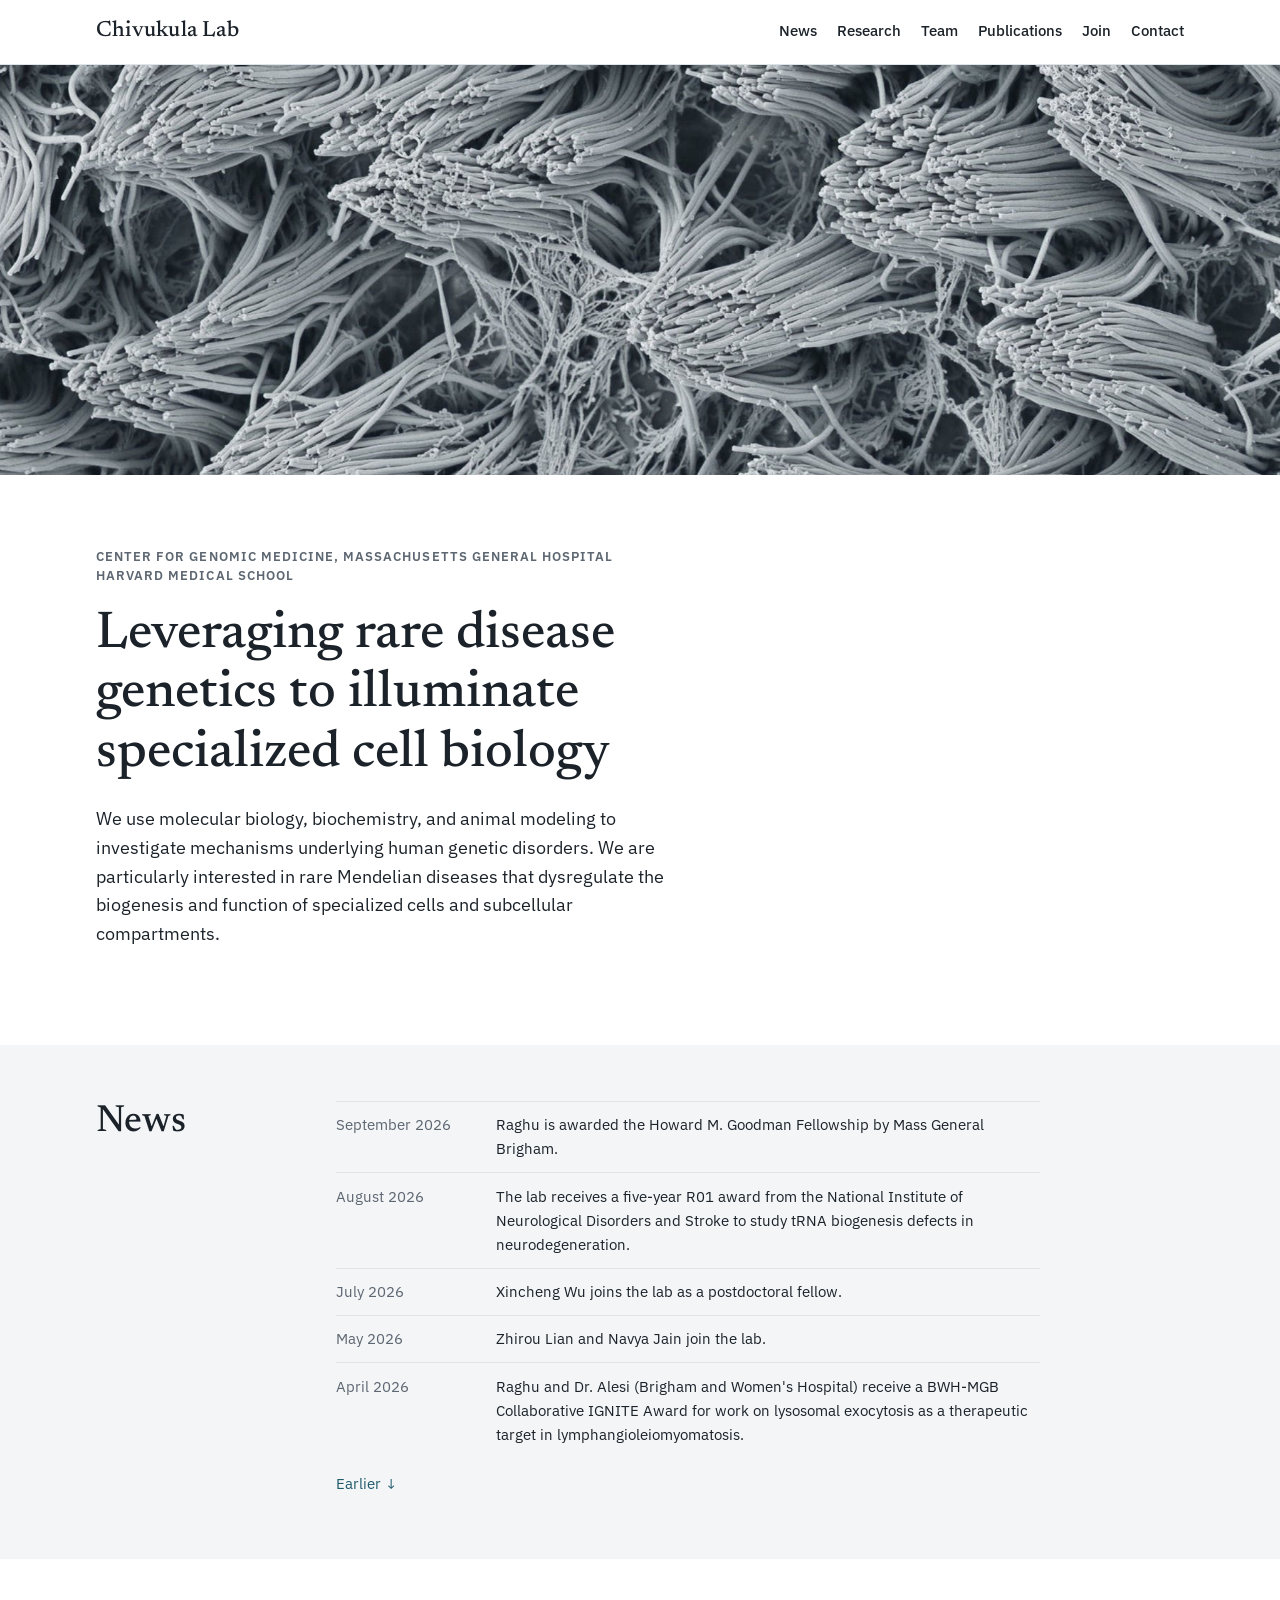
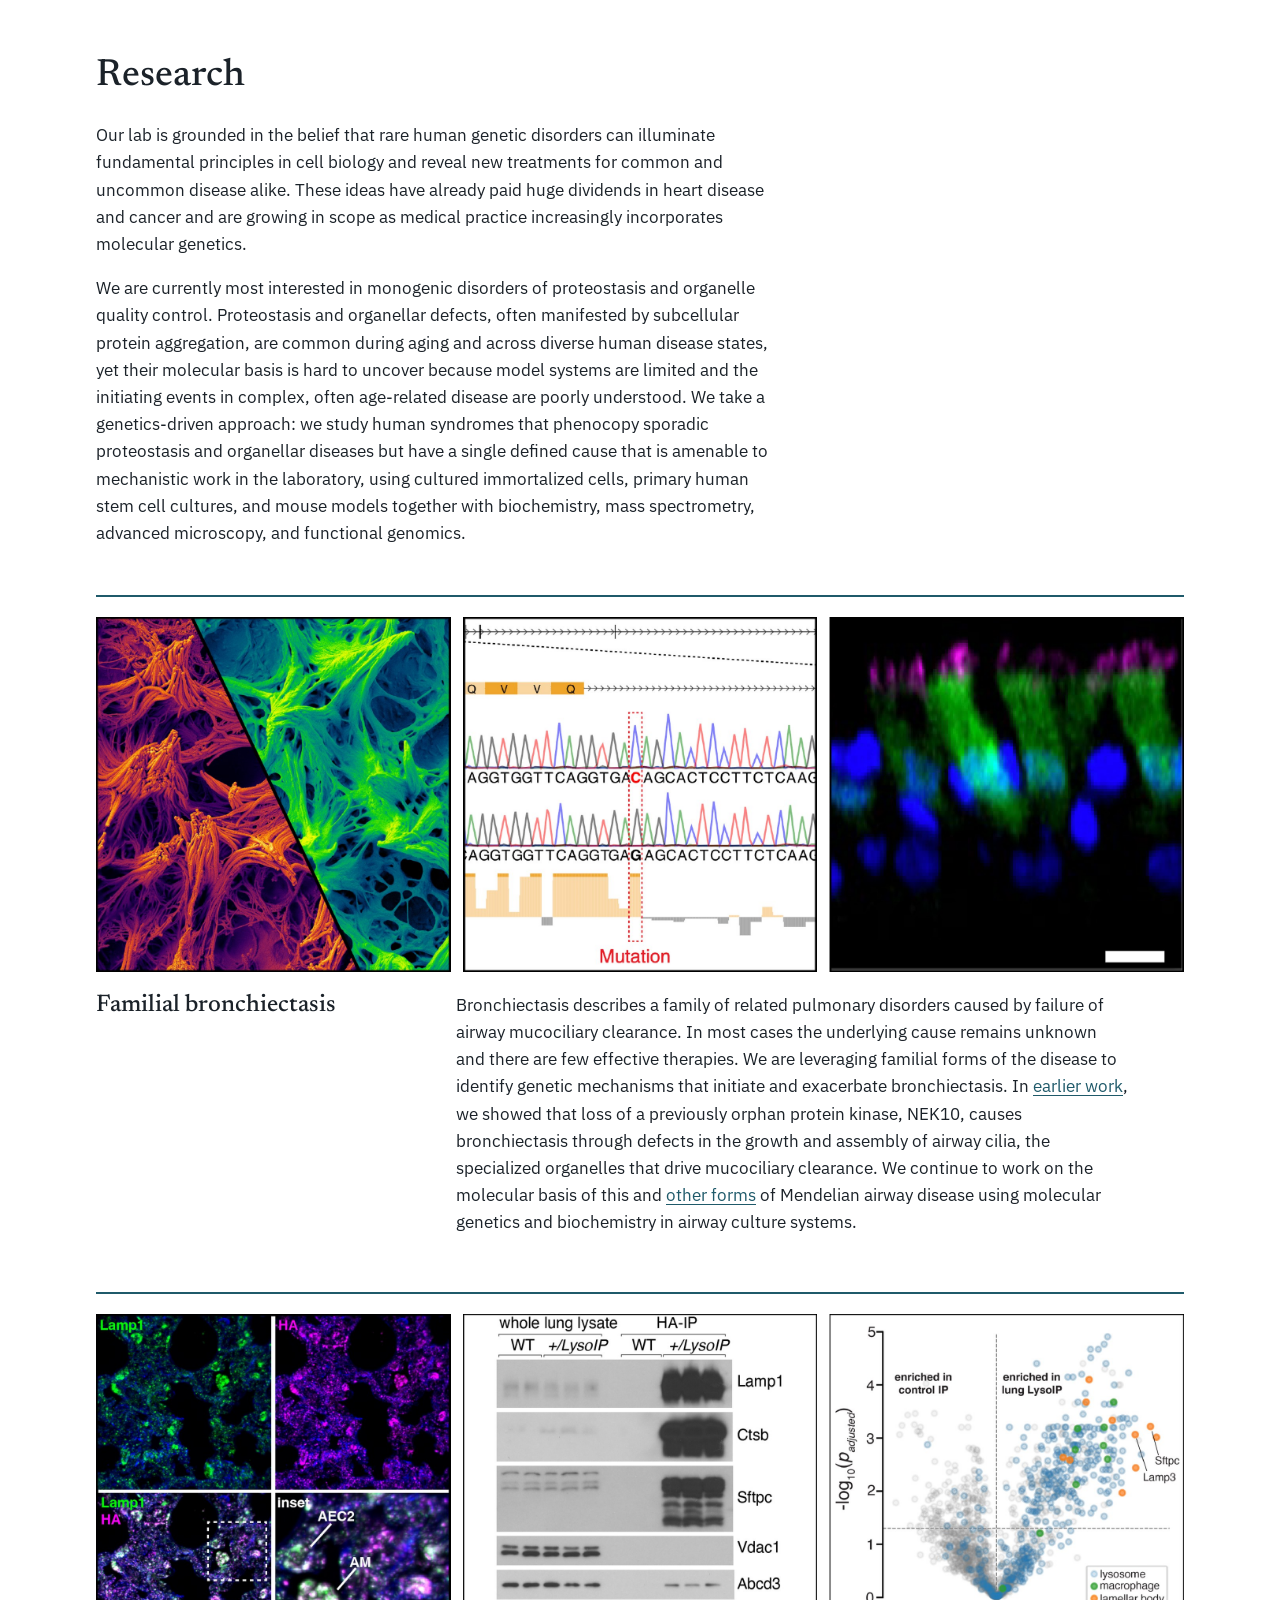
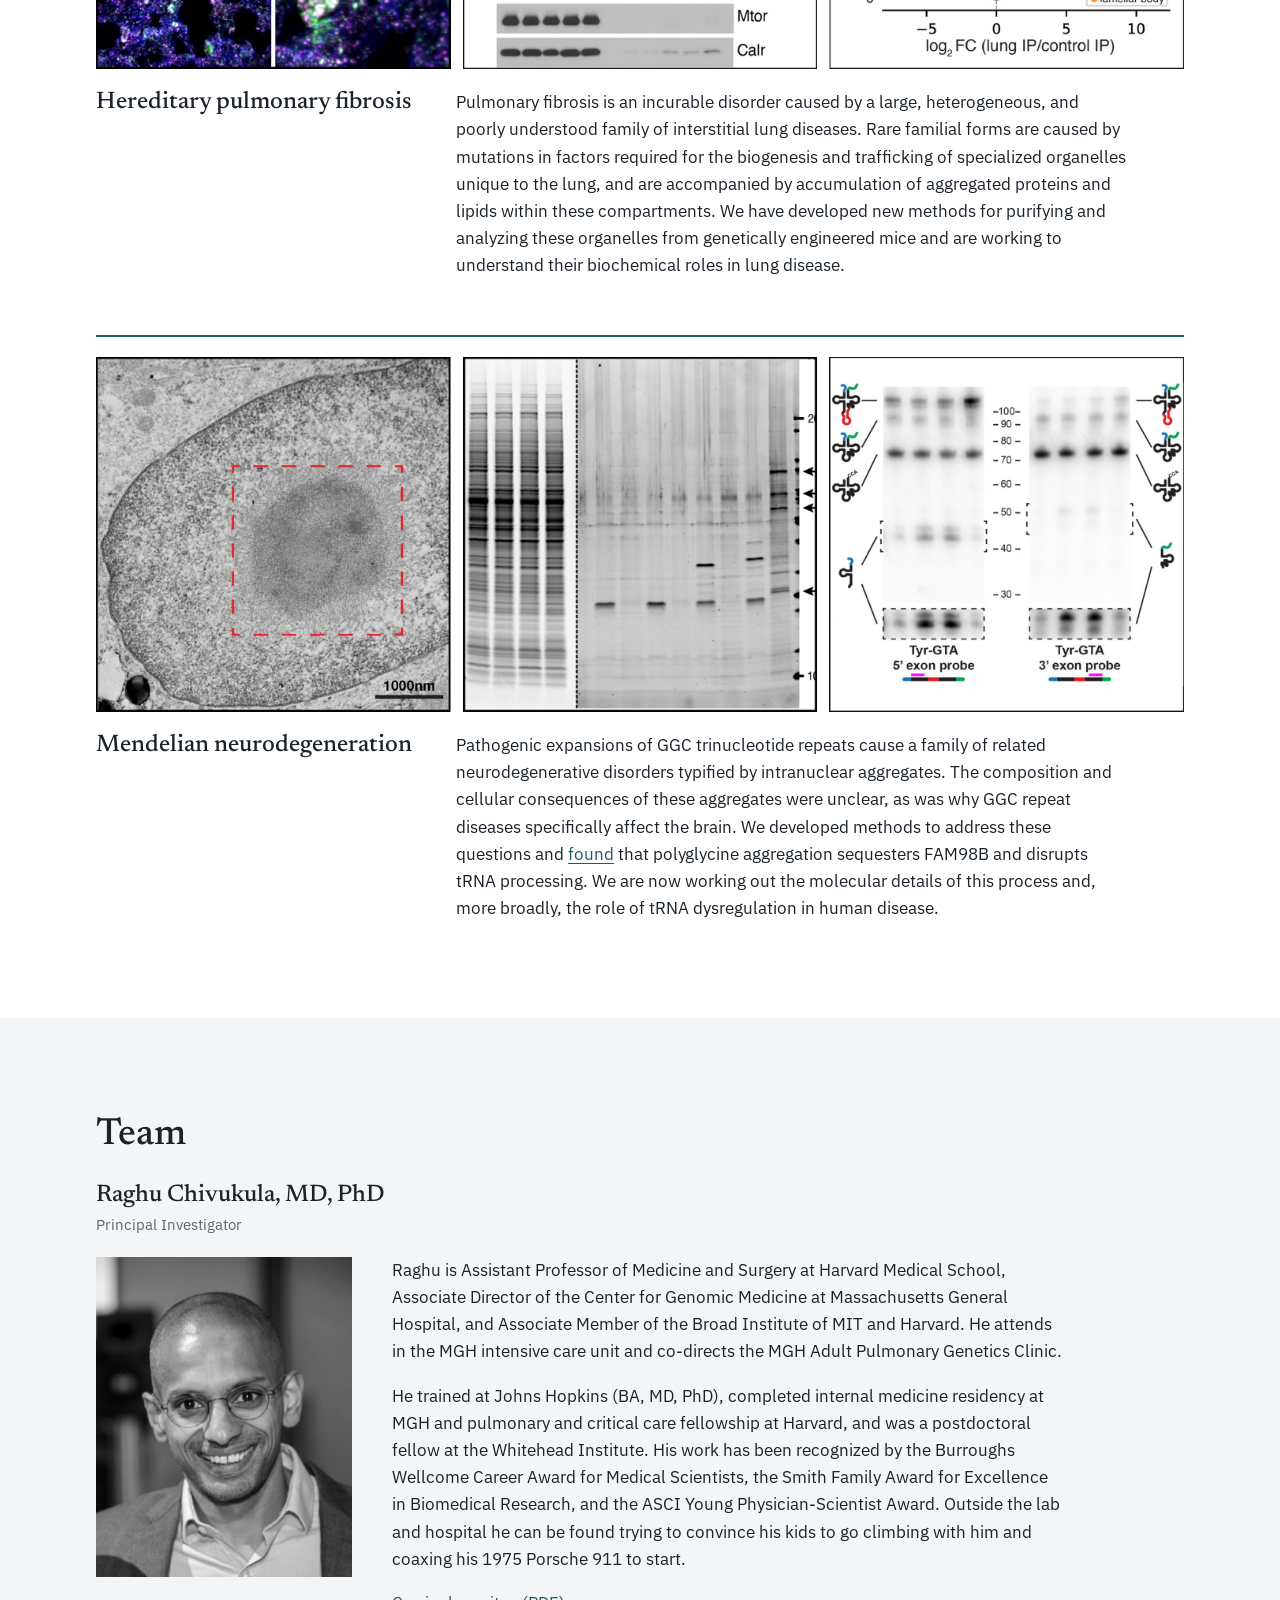
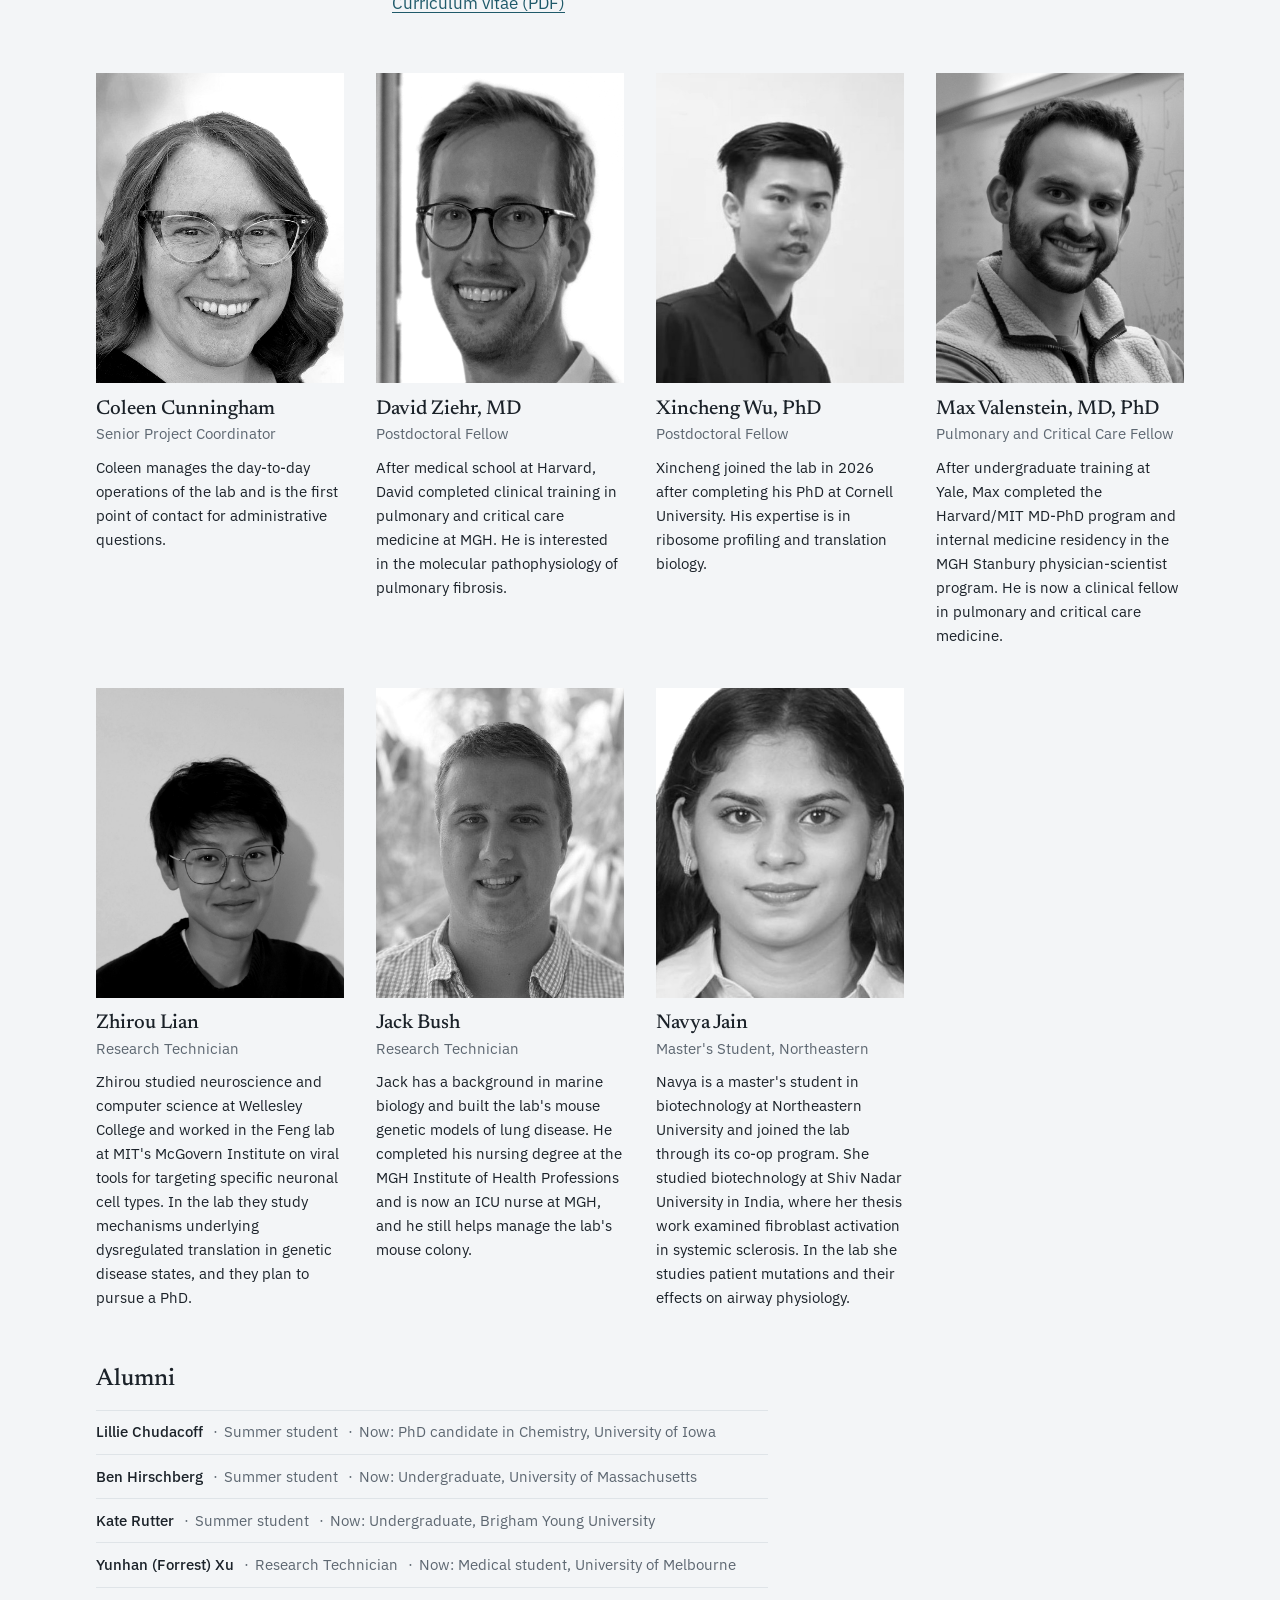
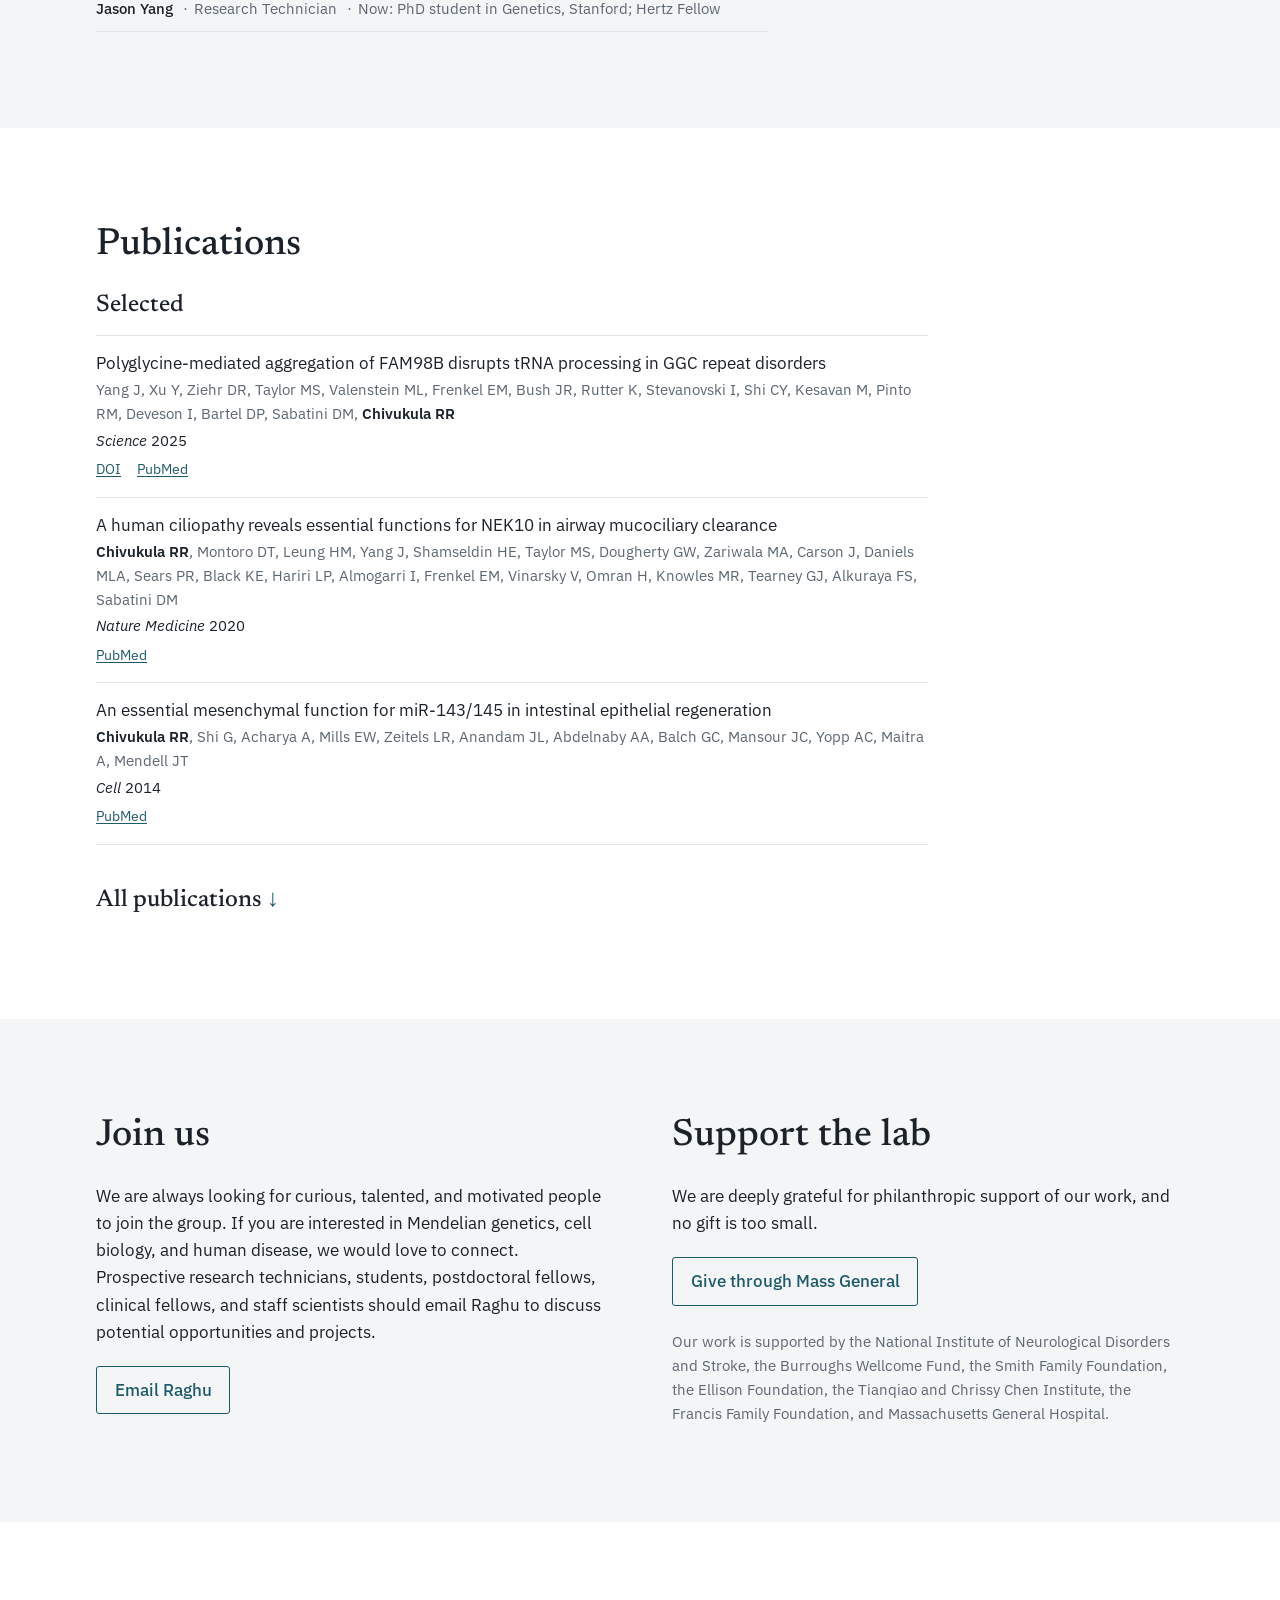
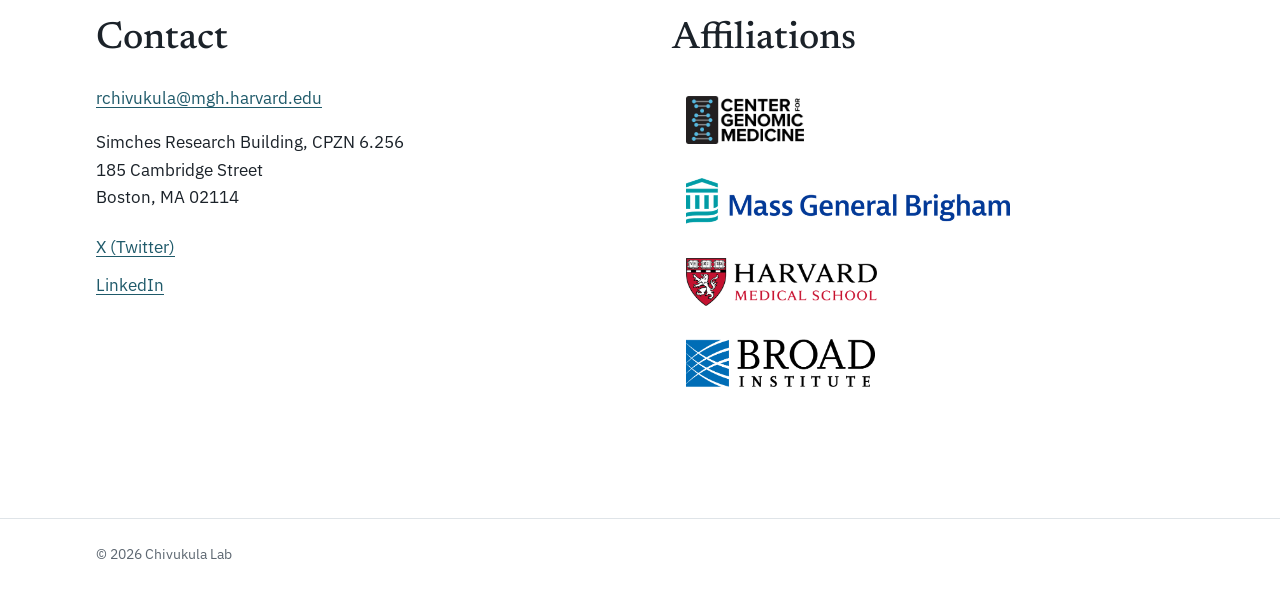
==== commit 85638778: "Rebuild site" ====
--- a/docs/index.html
+++ b/docs/index.html
@@ -226,7 +226,7 @@
   <figure class="portrait"><img src="images/people/zhirou-lian.jpg" alt="Zhirou Lian" loading="lazy"></figure>
   <h4>Zhirou Lian</h4>
   <p class="role">Research Technician</p>
-  <p>Zhirou studied neuroscience and computer science at Wellesley College and worked in the Feng lab at MIT&#x27;s McGovern Institute on viral tools for targeting specific neuronal cell types. In the lab they study mechanisms underlying dysregulated translation in genetic disease states, and they plans to pursue a PhD.</p>
+  <p>Zhirou studied neuroscience and computer science at Wellesley College and worked in the Feng lab at MIT&#x27;s McGovern Institute on viral tools for targeting specific neuronal cell types. In the lab they study mechanisms underlying dysregulated translation in genetic disease states, and they plan to pursue a PhD.</p>
 </li>
 <li class="member">
   <figure class="portrait"><img src="images/people/jack-bush.jpg" alt="Jack Bush" loading="lazy"></figure>
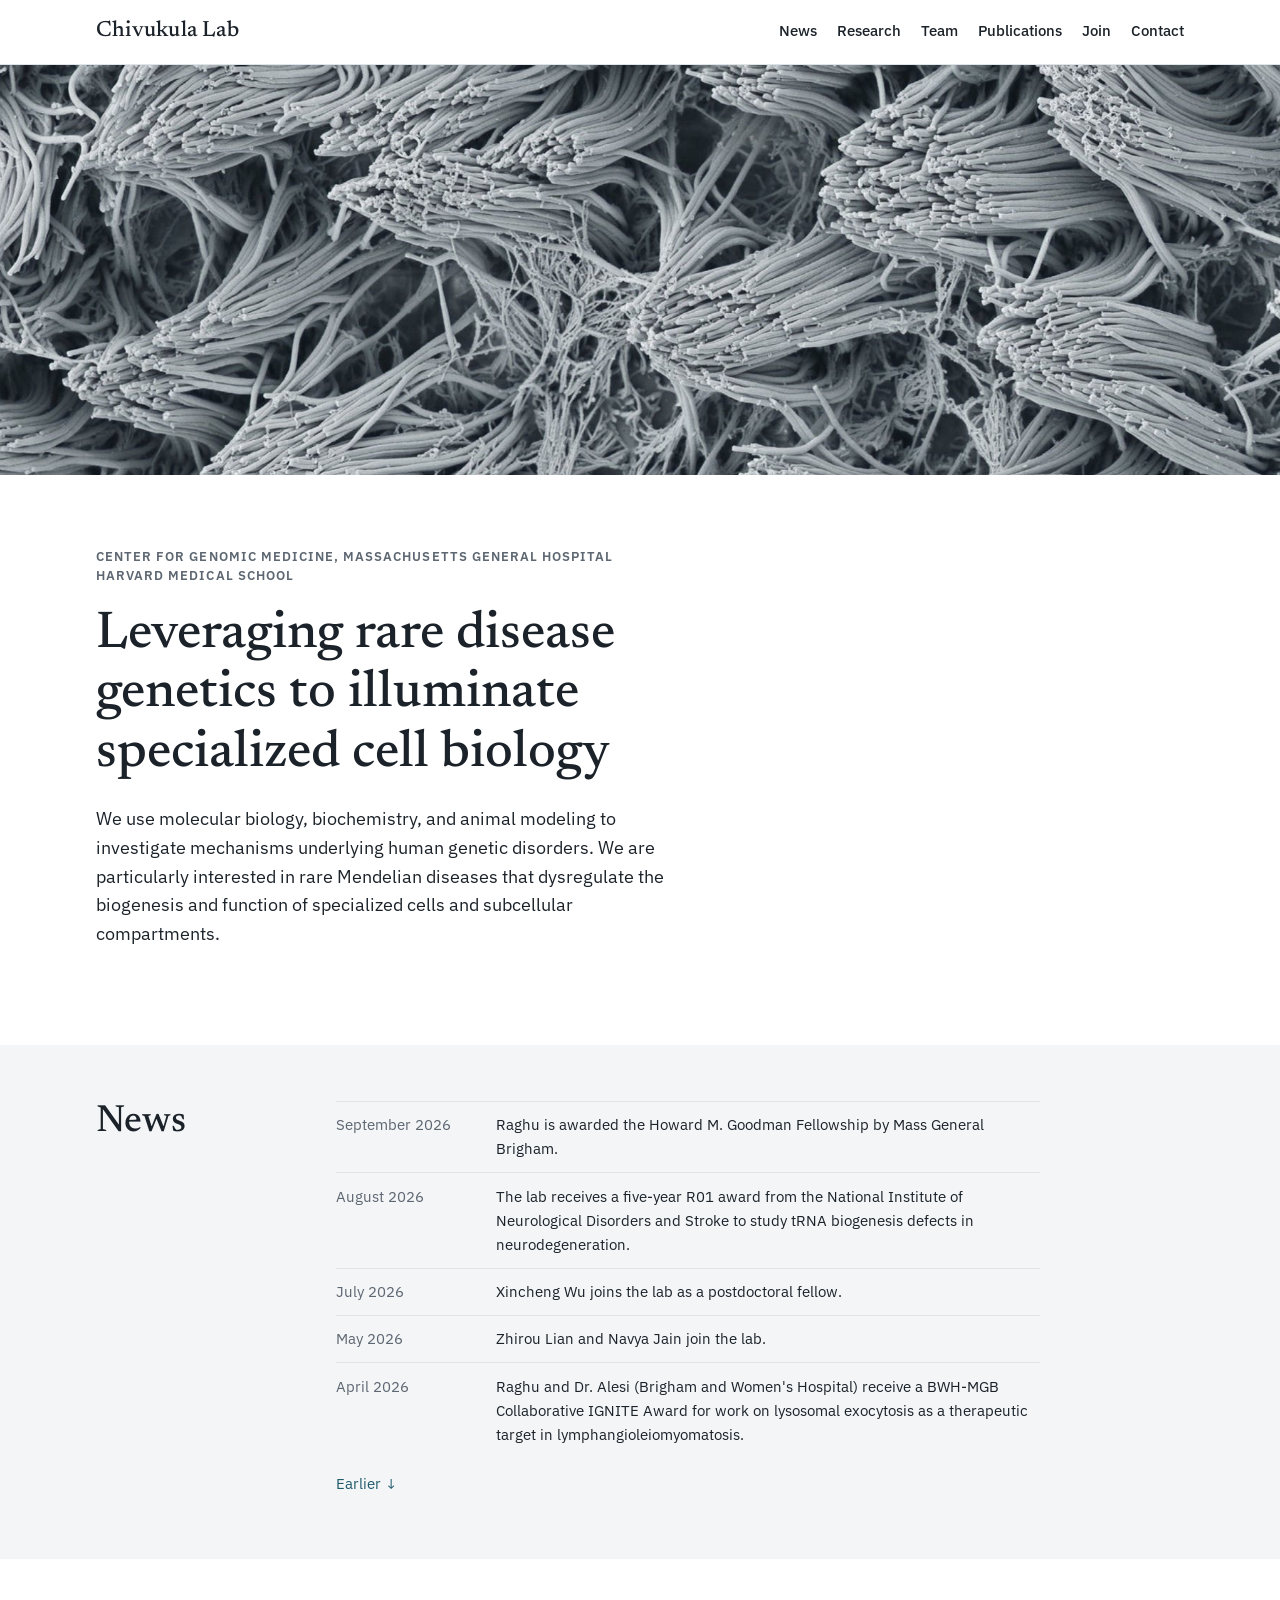
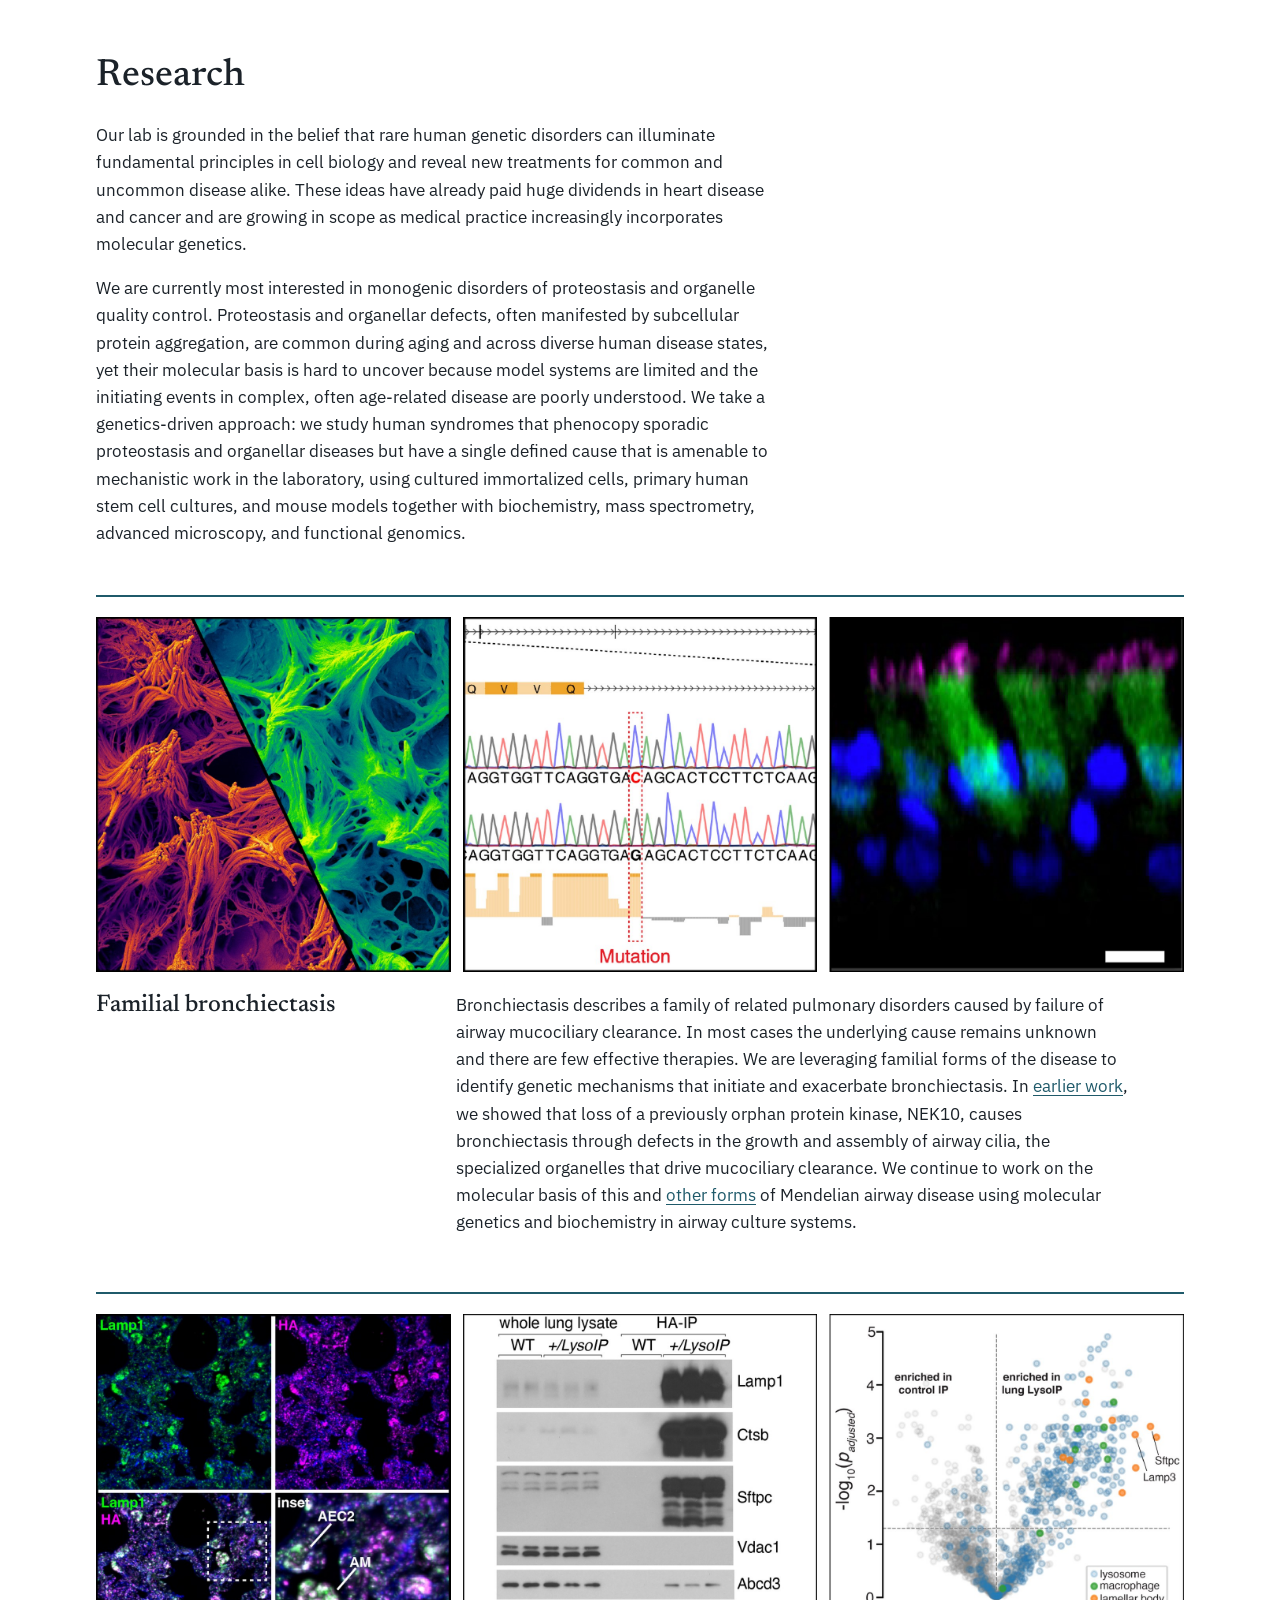
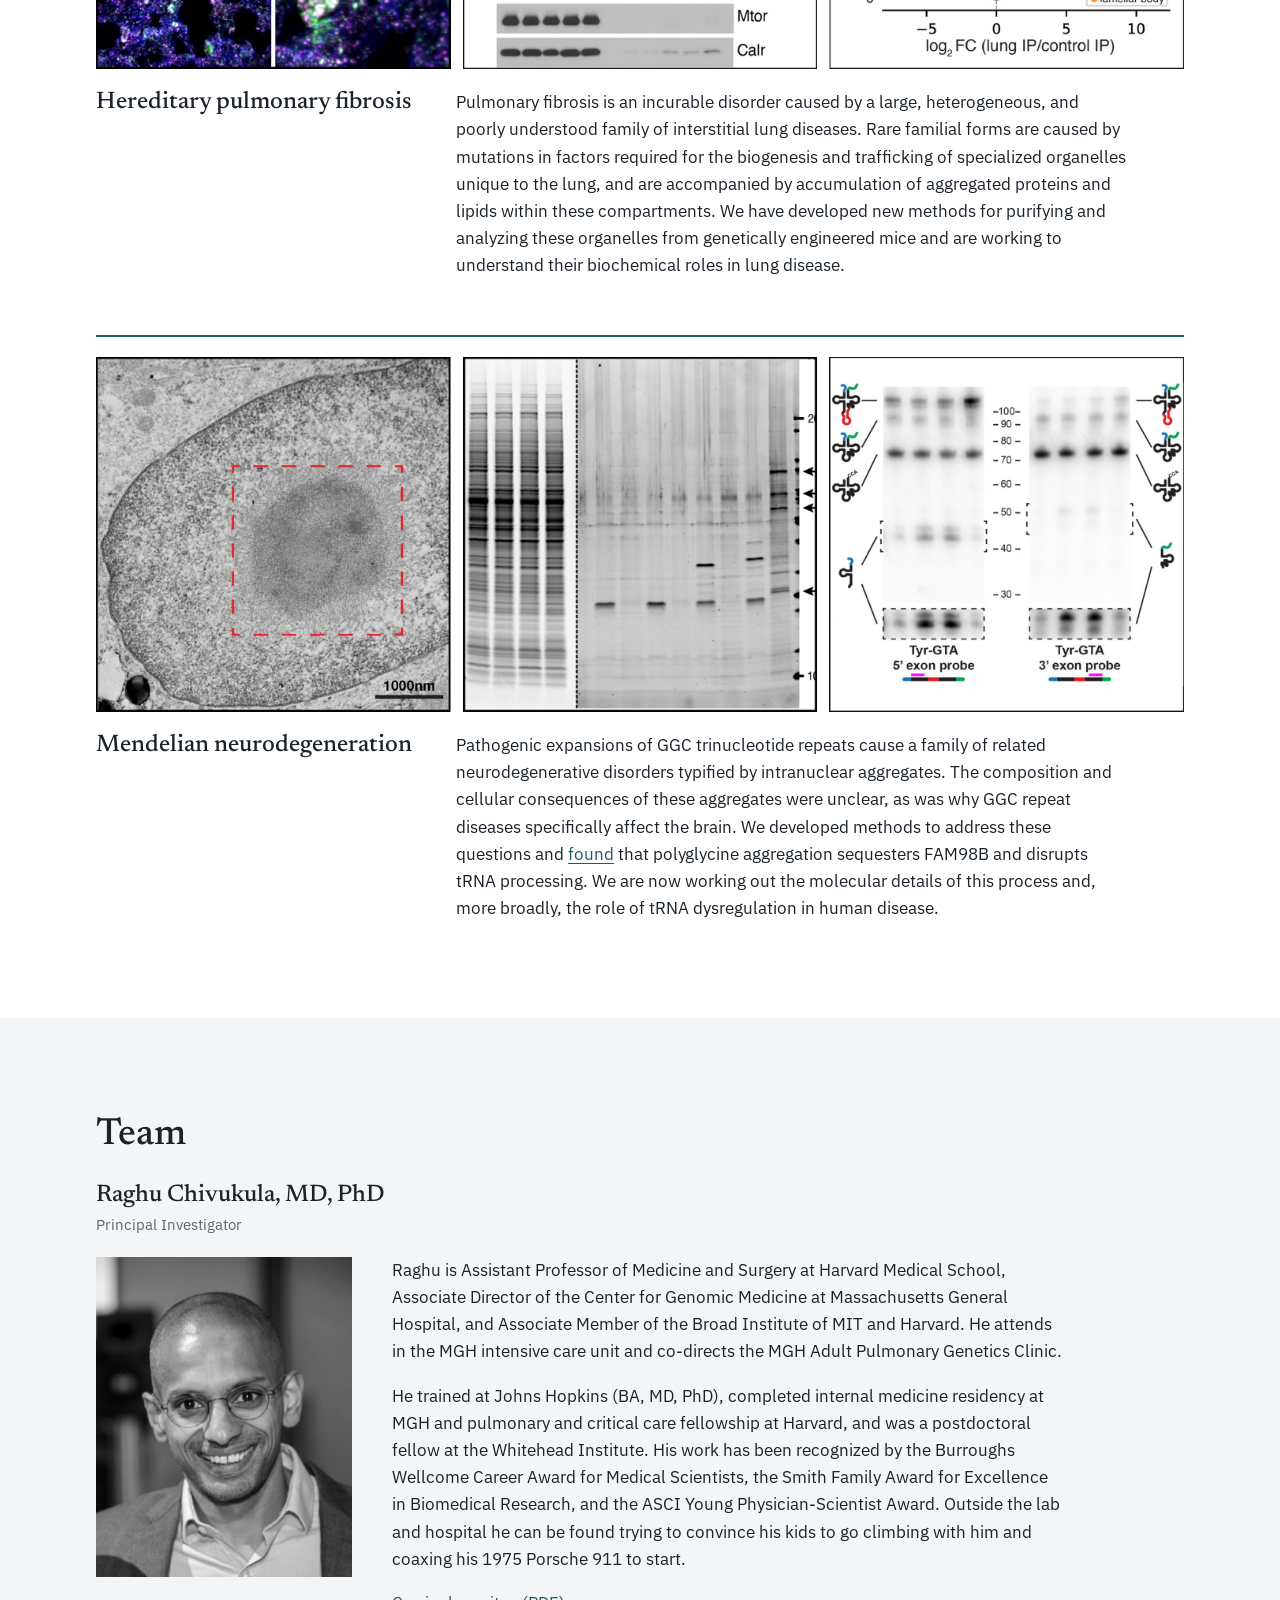
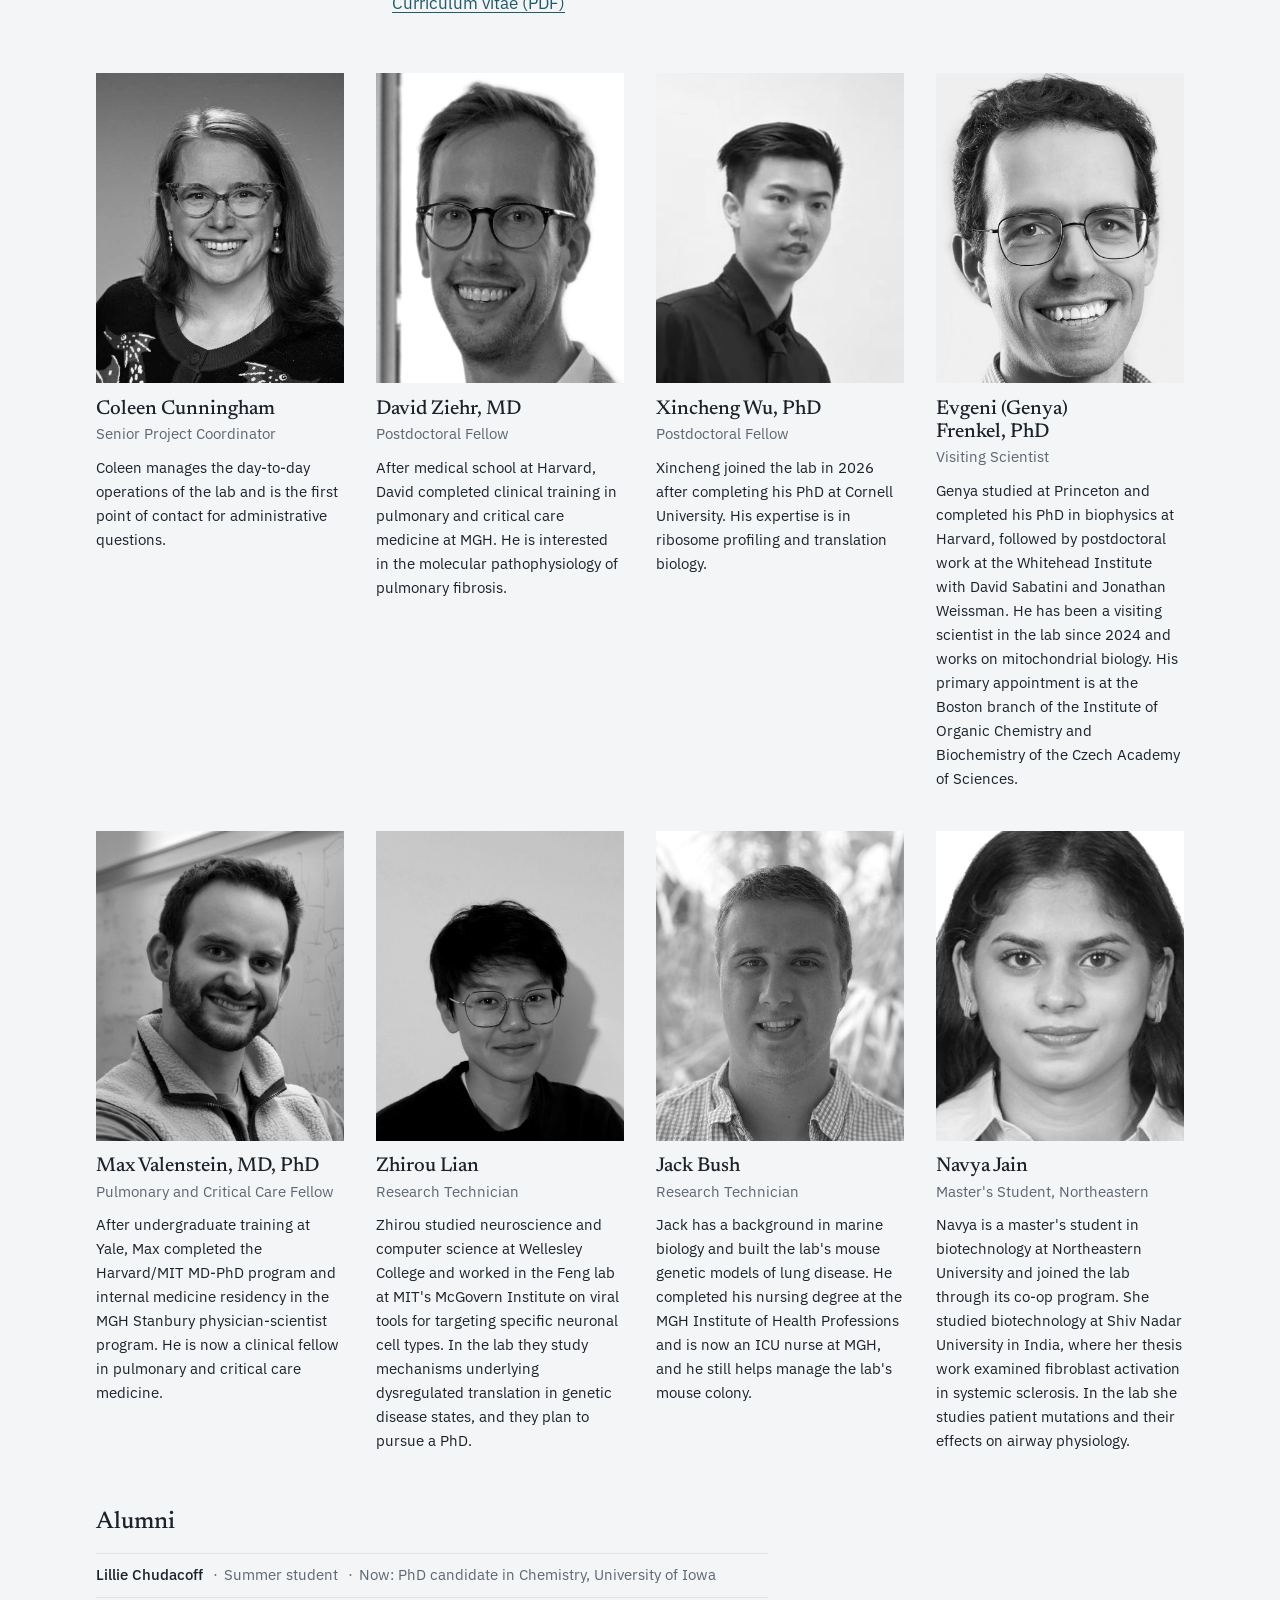
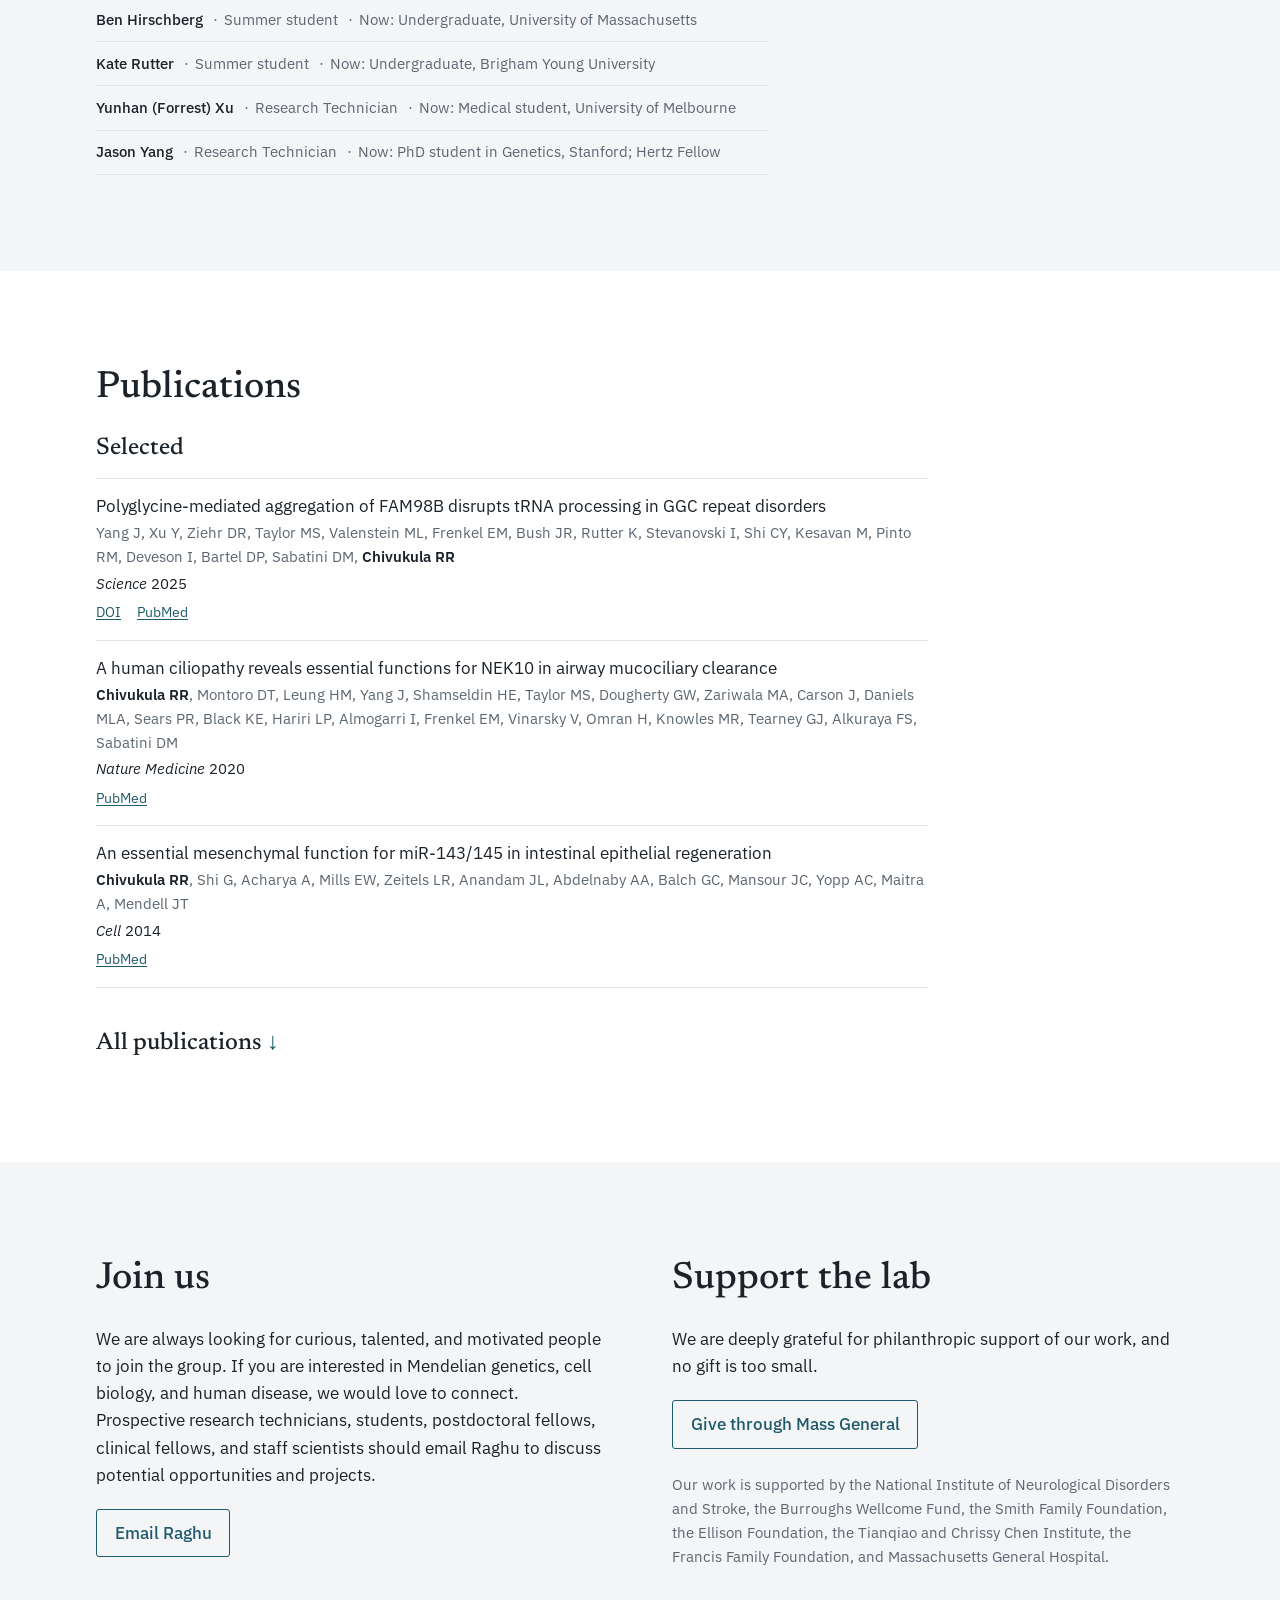
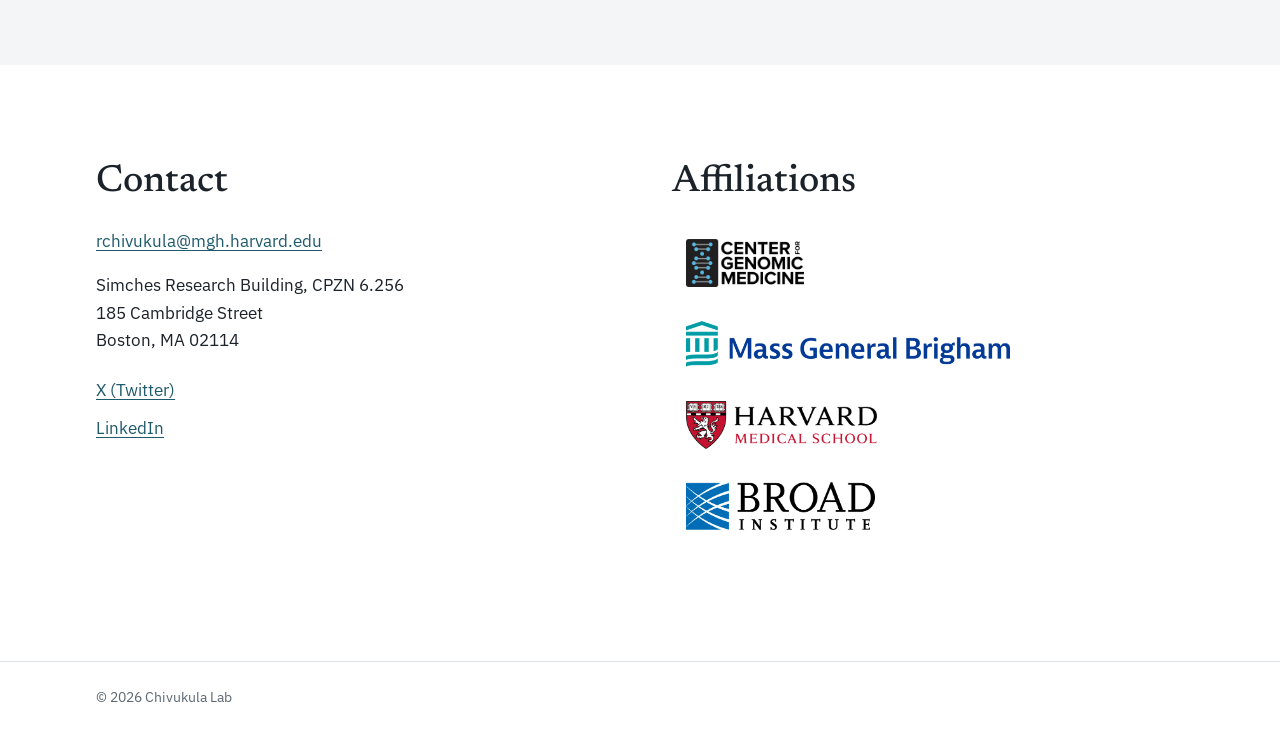
==== commit 31105ccd: "Rebuild site" ====
--- a/docs/index.html
+++ b/docs/index.html
@@ -217,6 +217,12 @@
   <p>Xincheng joined the lab in 2026 after completing his PhD at Cornell University. His expertise is in ribosome profiling and translation biology.</p>
 </li>
 <li class="member">
+  <figure class="portrait"><img src="images/people/genya-frenkel.jpg" alt="Evgeni (Genya) Frenkel, PhD" loading="lazy"></figure>
+  <h4>Evgeni (Genya) Frenkel, PhD</h4>
+  <p class="role">Visiting Scientist</p>
+  <p>Genya studied at Princeton and completed his PhD in biophysics at Harvard, followed by postdoctoral work at the Whitehead Institute with David Sabatini and Jonathan Weissman. He has been a visiting scientist in the lab since 2024 and works on mitochondrial biology. His primary appointment is at the Boston branch of the Institute of Organic Chemistry and Biochemistry of the Czech Academy of Sciences.</p>
+</li>
+<li class="member">
   <figure class="portrait"><img src="images/people/max-valenstein.jpg" alt="Max Valenstein, MD, PhD" loading="lazy"></figure>
   <h4>Max Valenstein, MD, PhD</h4>
   <p class="role">Pulmonary and Critical Care Fellow</p>
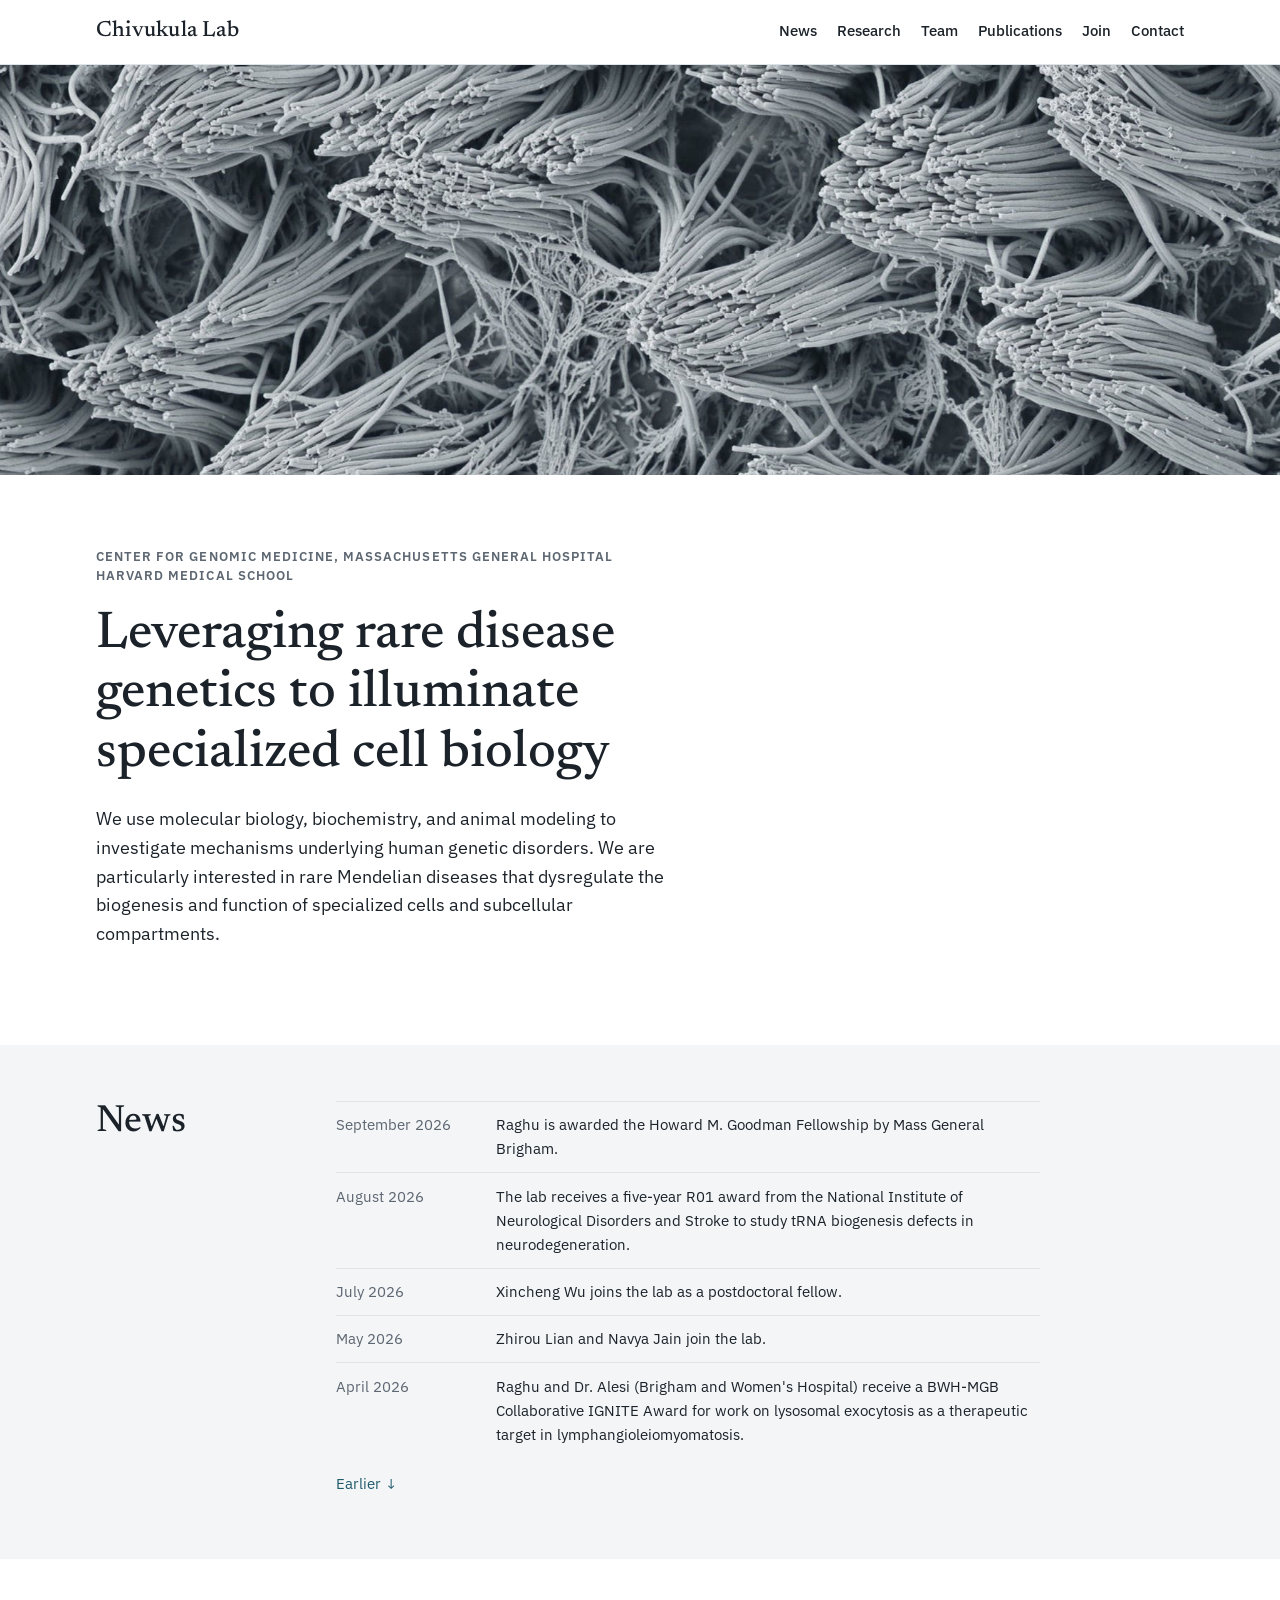
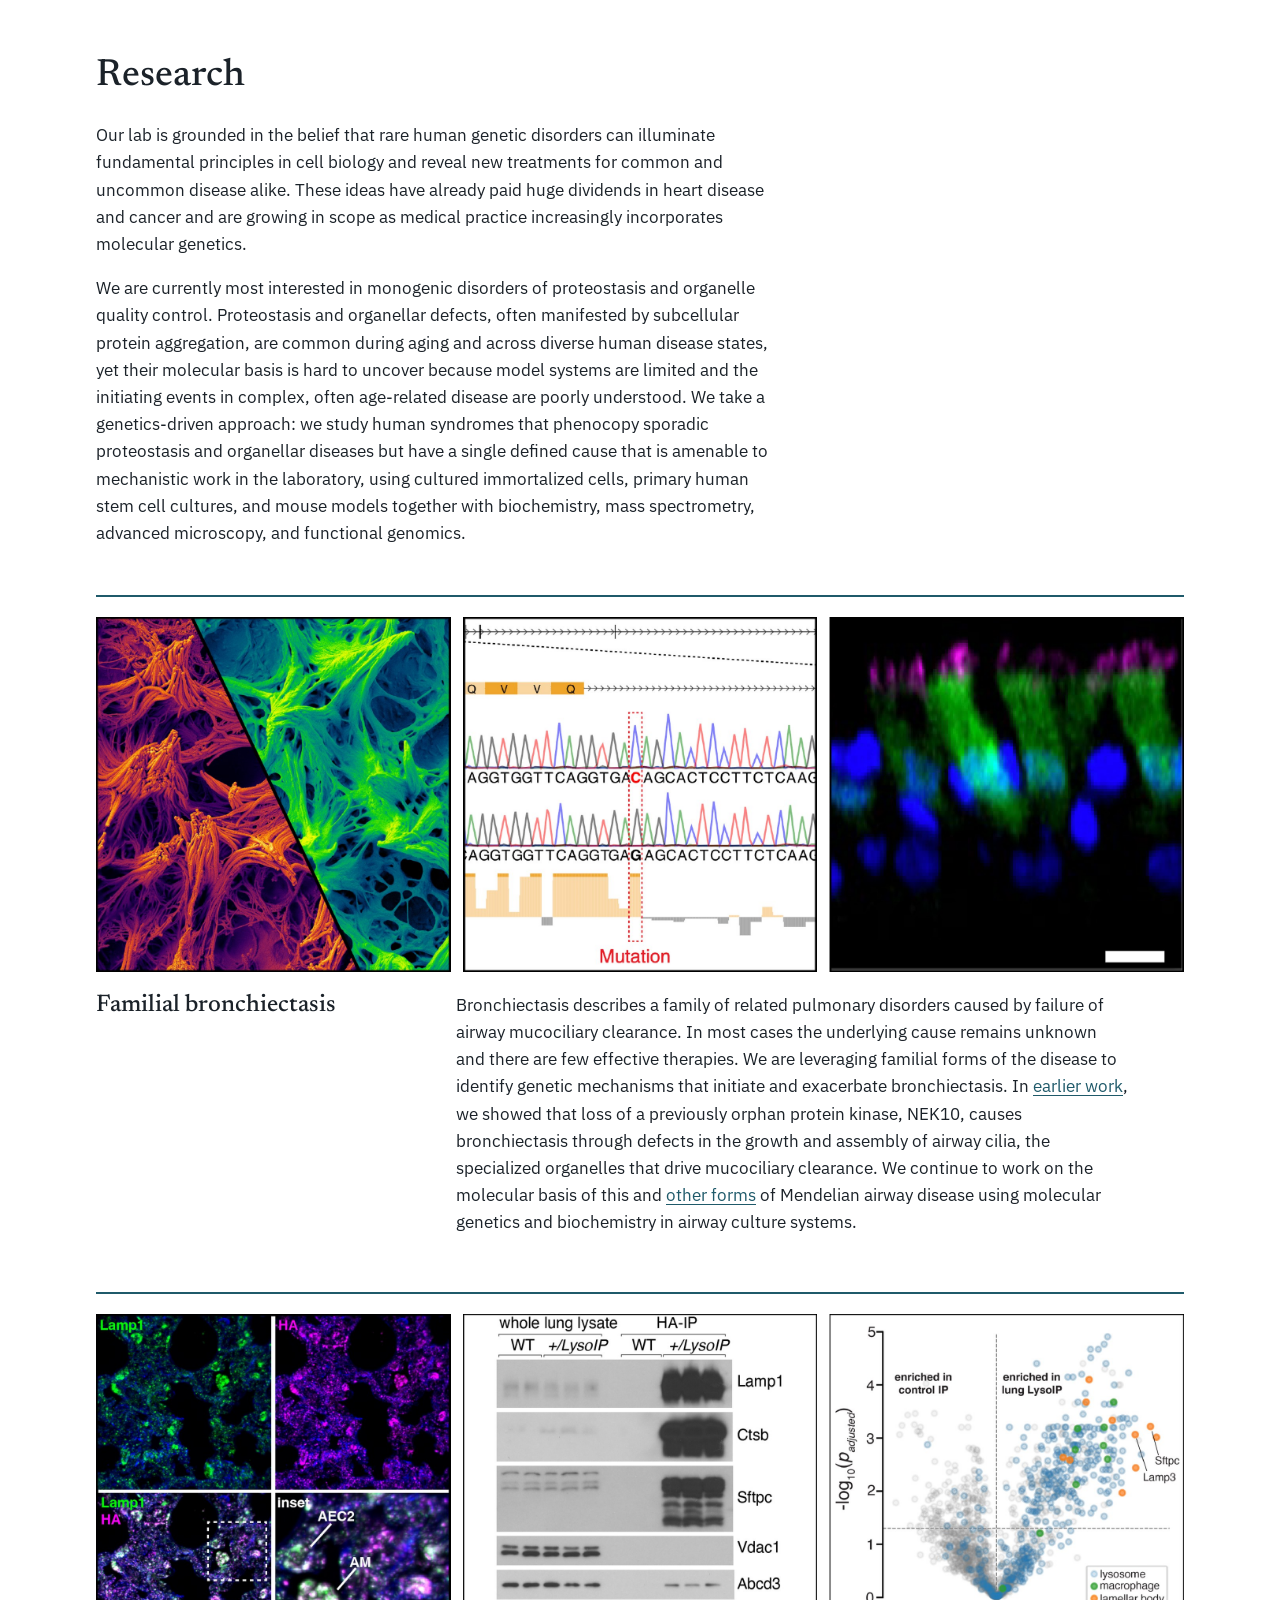
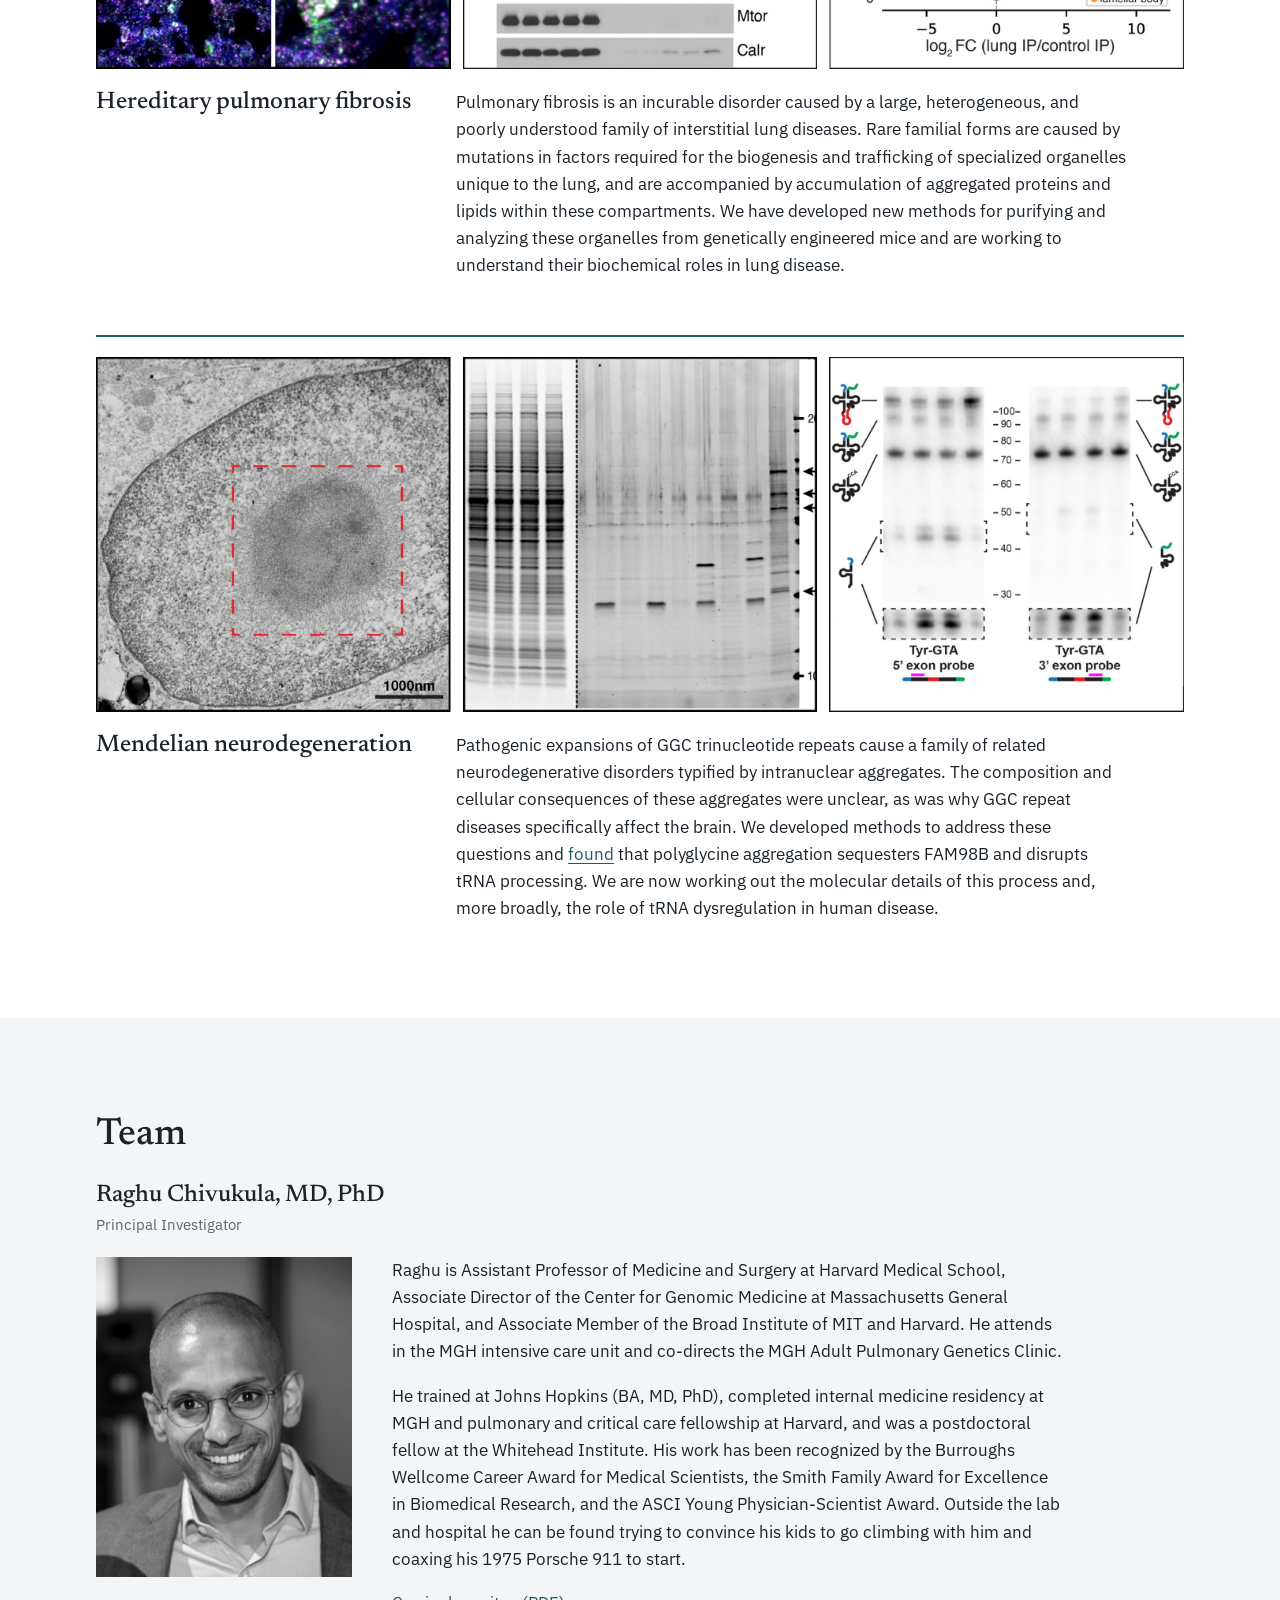
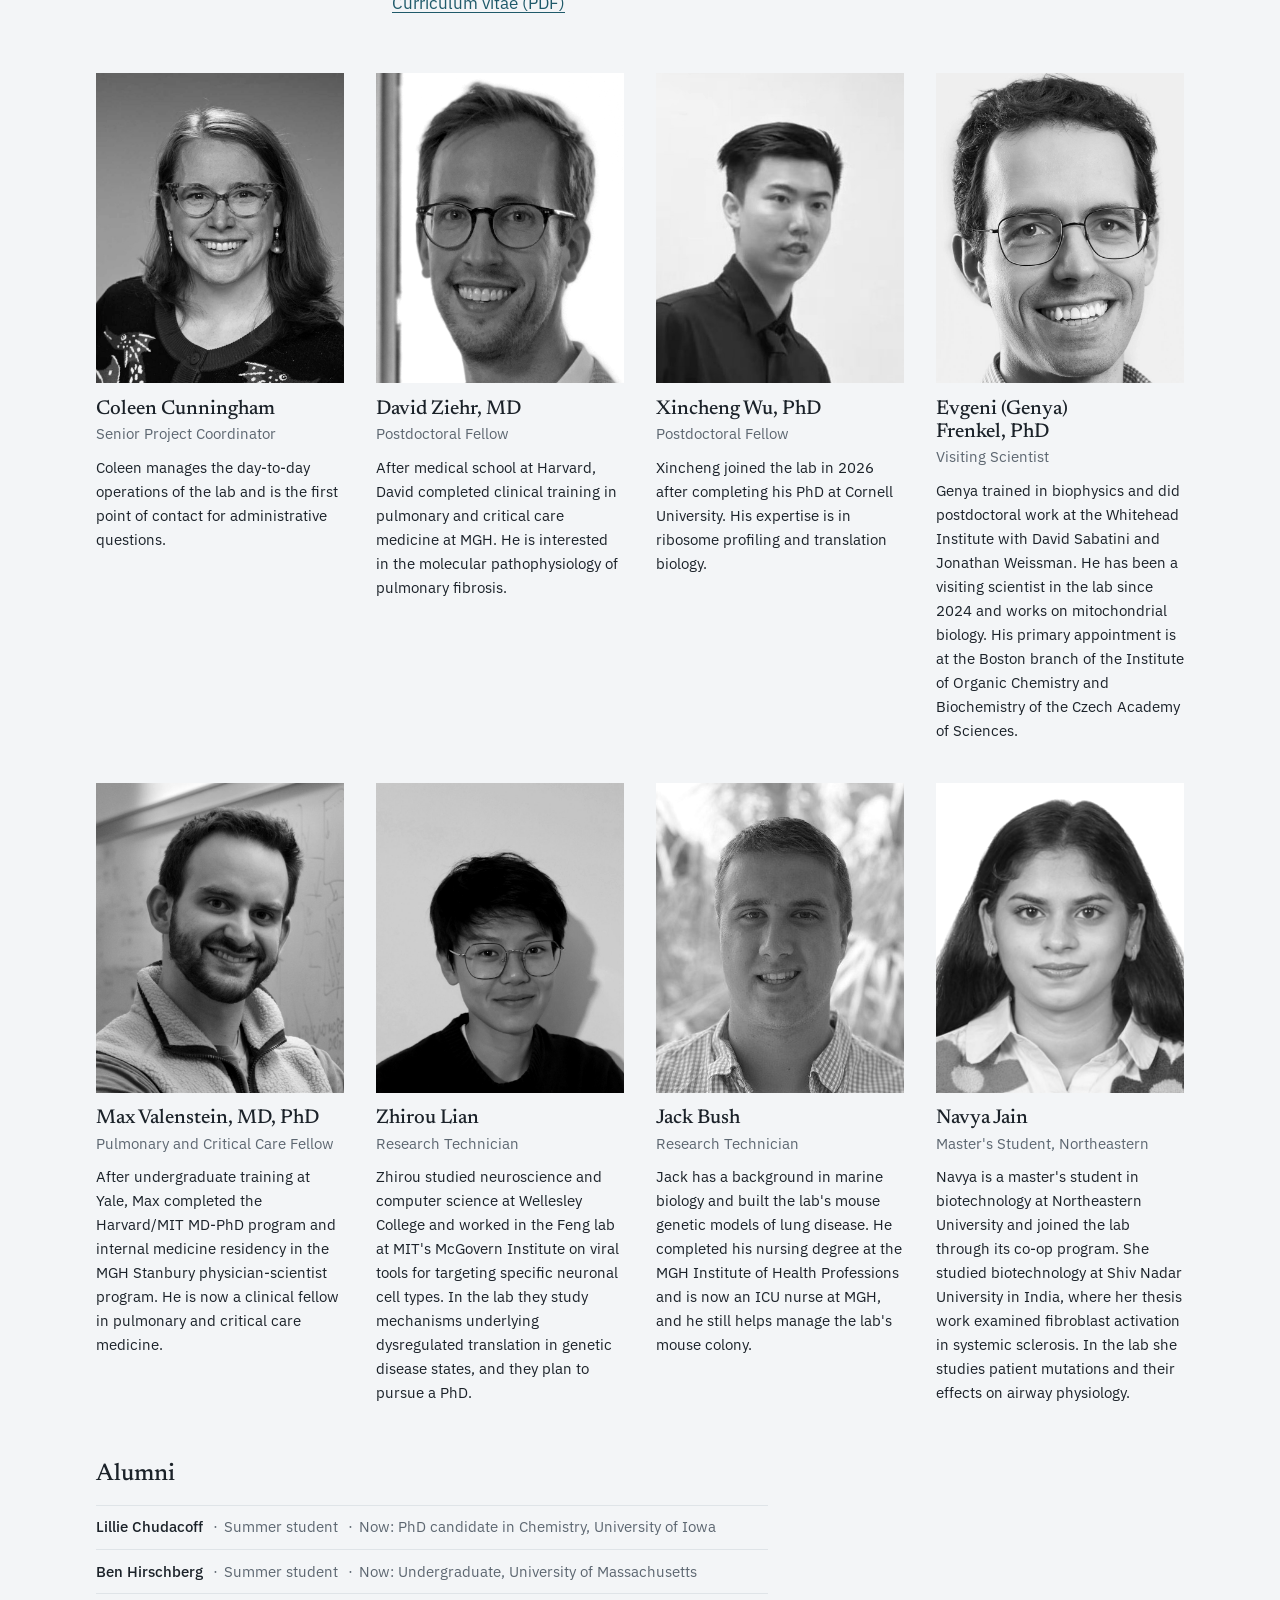
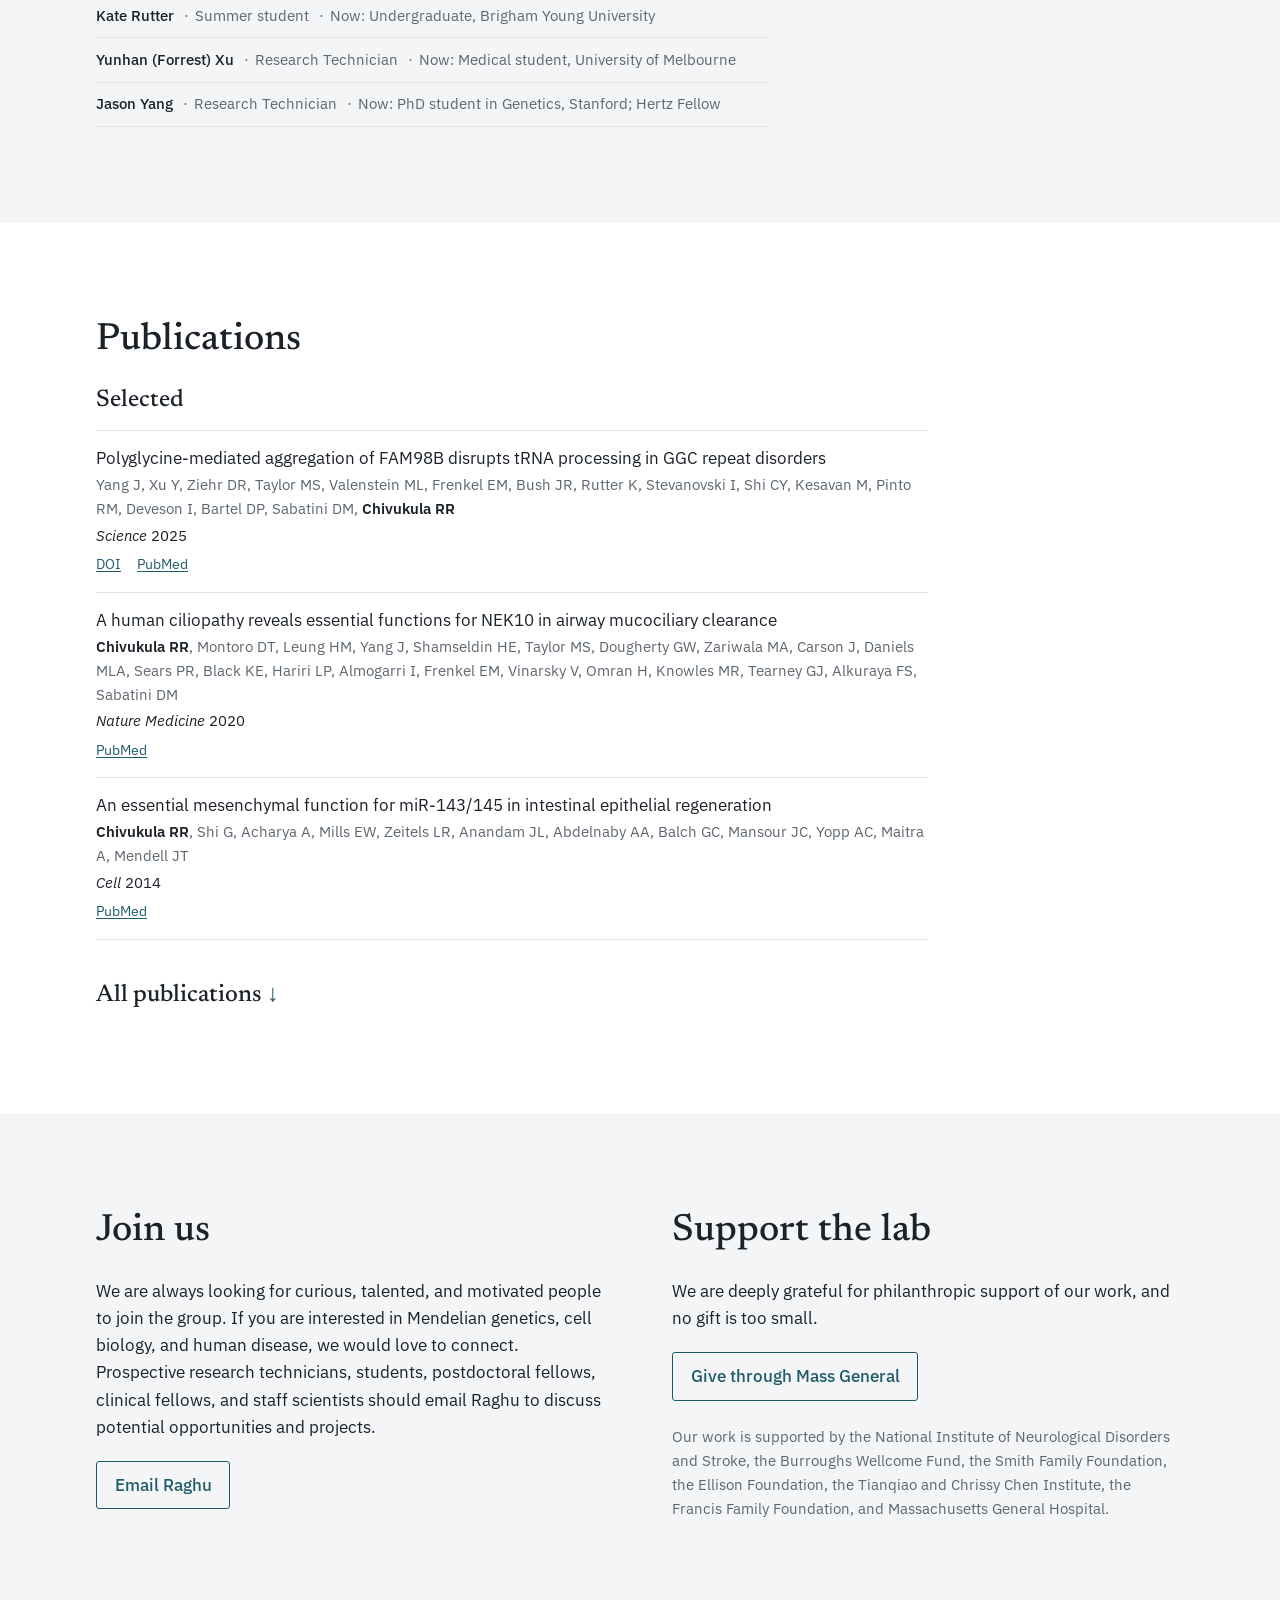
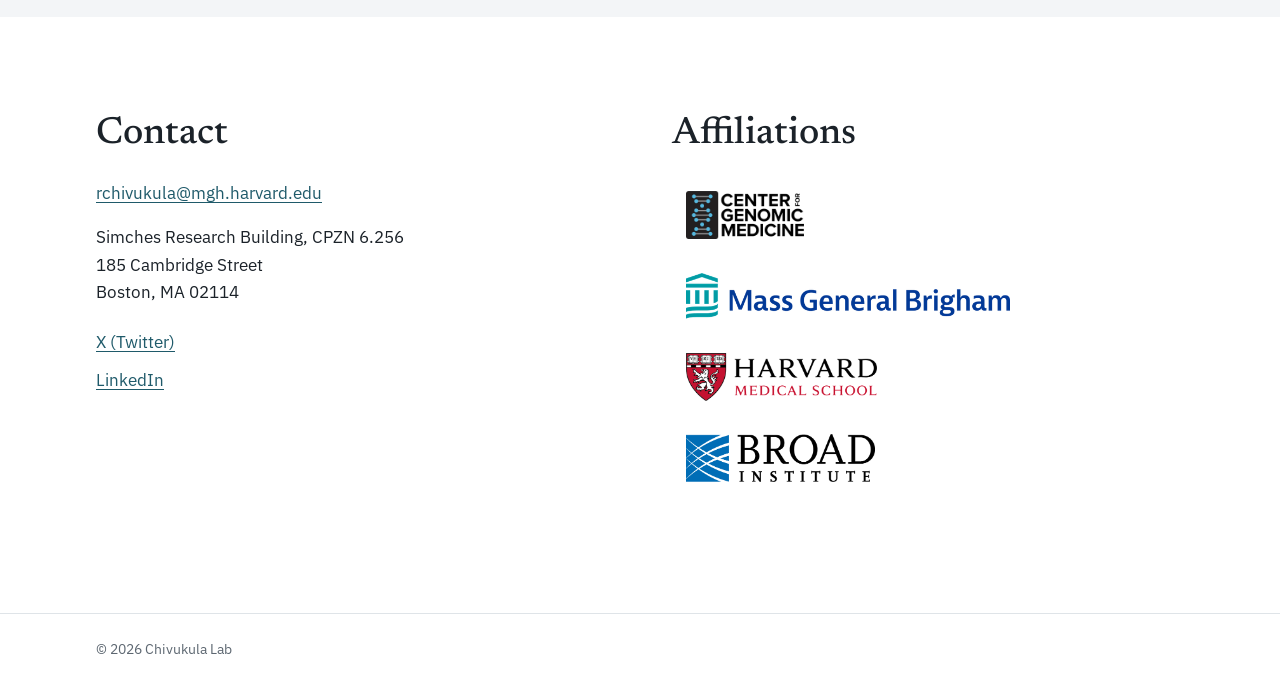
==== commit cc22ab00: "Rebuild site" ====
--- a/docs/index.html
+++ b/docs/index.html
@@ -220,7 +220,7 @@
   <figure class="portrait"><img src="images/people/genya-frenkel.jpg" alt="Evgeni (Genya) Frenkel, PhD" loading="lazy"></figure>
   <h4>Evgeni (Genya) Frenkel, PhD</h4>
   <p class="role">Visiting Scientist</p>
-  <p>Genya studied at Princeton and completed his PhD in biophysics at Harvard, followed by postdoctoral work at the Whitehead Institute with David Sabatini and Jonathan Weissman. He has been a visiting scientist in the lab since 2024 and works on mitochondrial biology. His primary appointment is at the Boston branch of the Institute of Organic Chemistry and Biochemistry of the Czech Academy of Sciences.</p>
+  <p>Genya trained in biophysics and did postdoctoral work at the Whitehead Institute with David Sabatini and Jonathan Weissman. He has been a visiting scientist in the lab since 2024 and works on mitochondrial biology. His primary appointment is at the Boston branch of the Institute of Organic Chemistry and Biochemistry of the Czech Academy of Sciences.</p>
 </li>
 <li class="member">
   <figure class="portrait"><img src="images/people/max-valenstein.jpg" alt="Max Valenstein, MD, PhD" loading="lazy"></figure>
